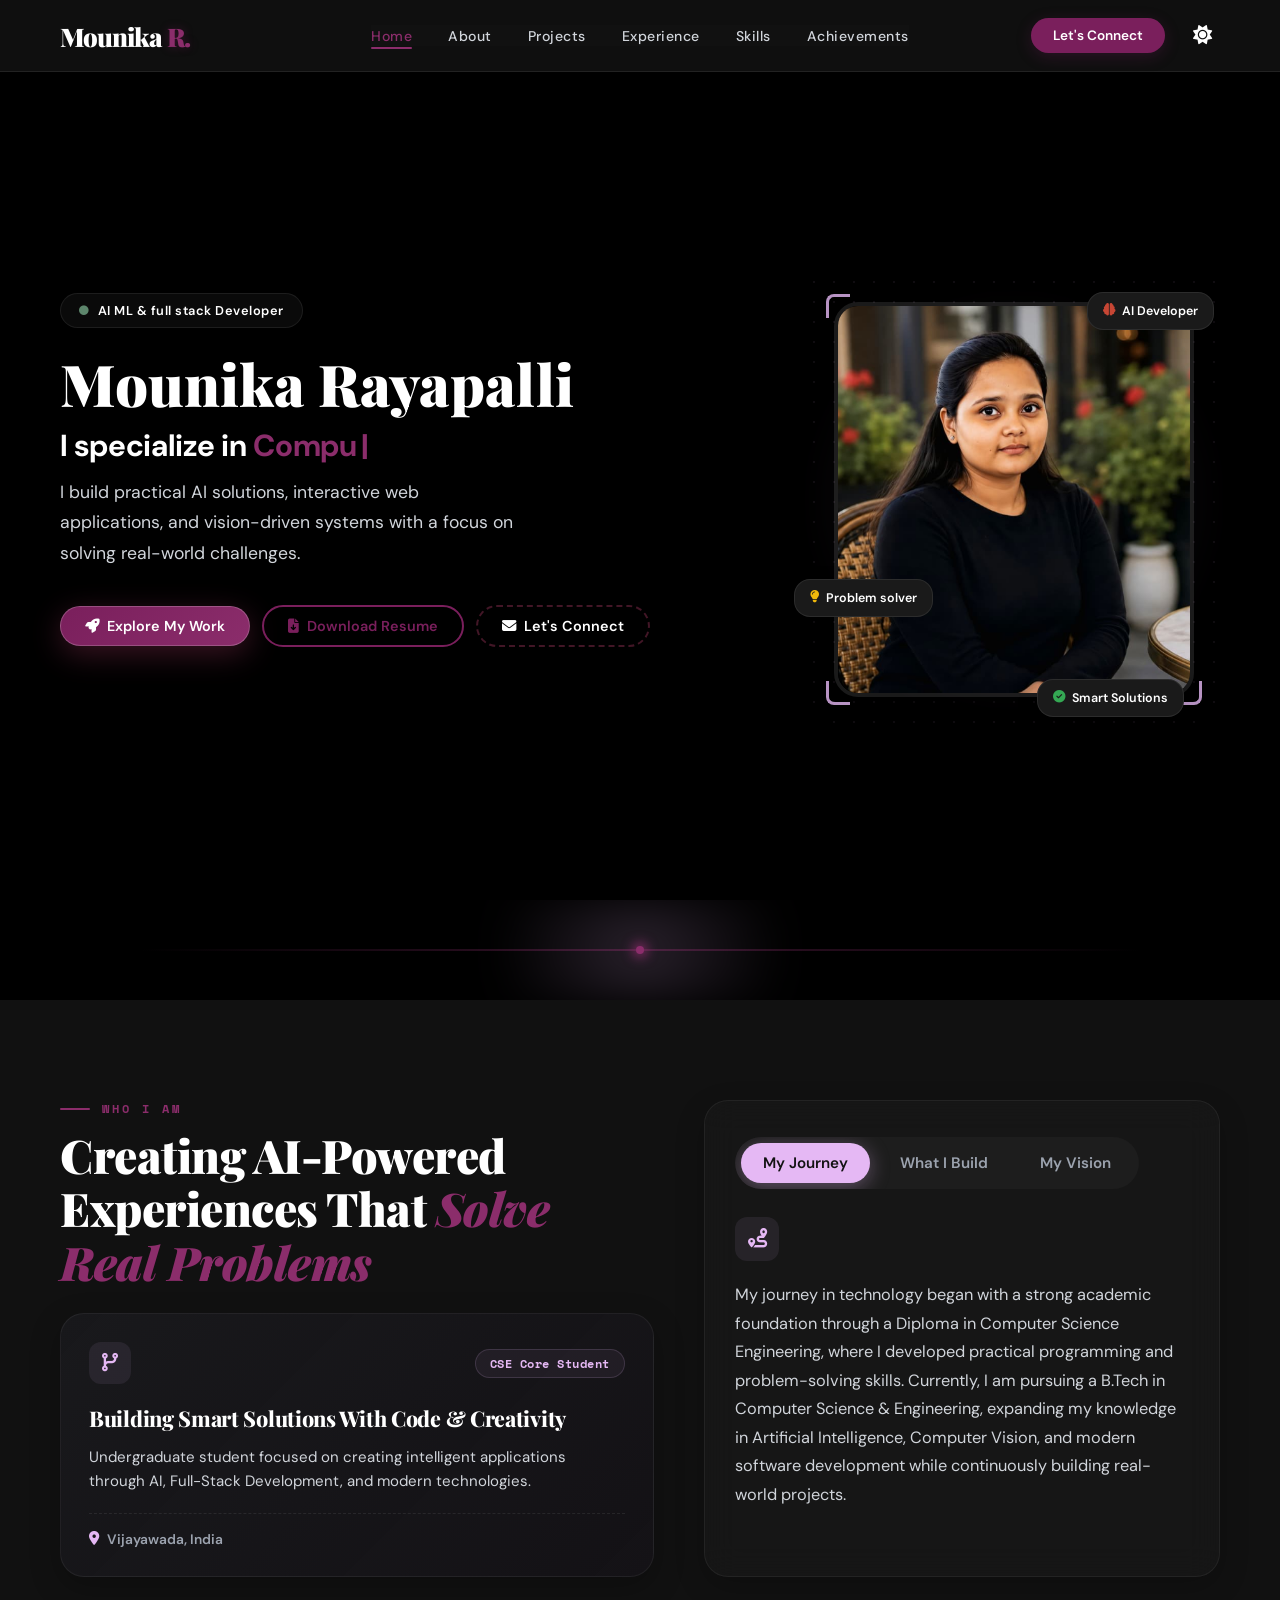
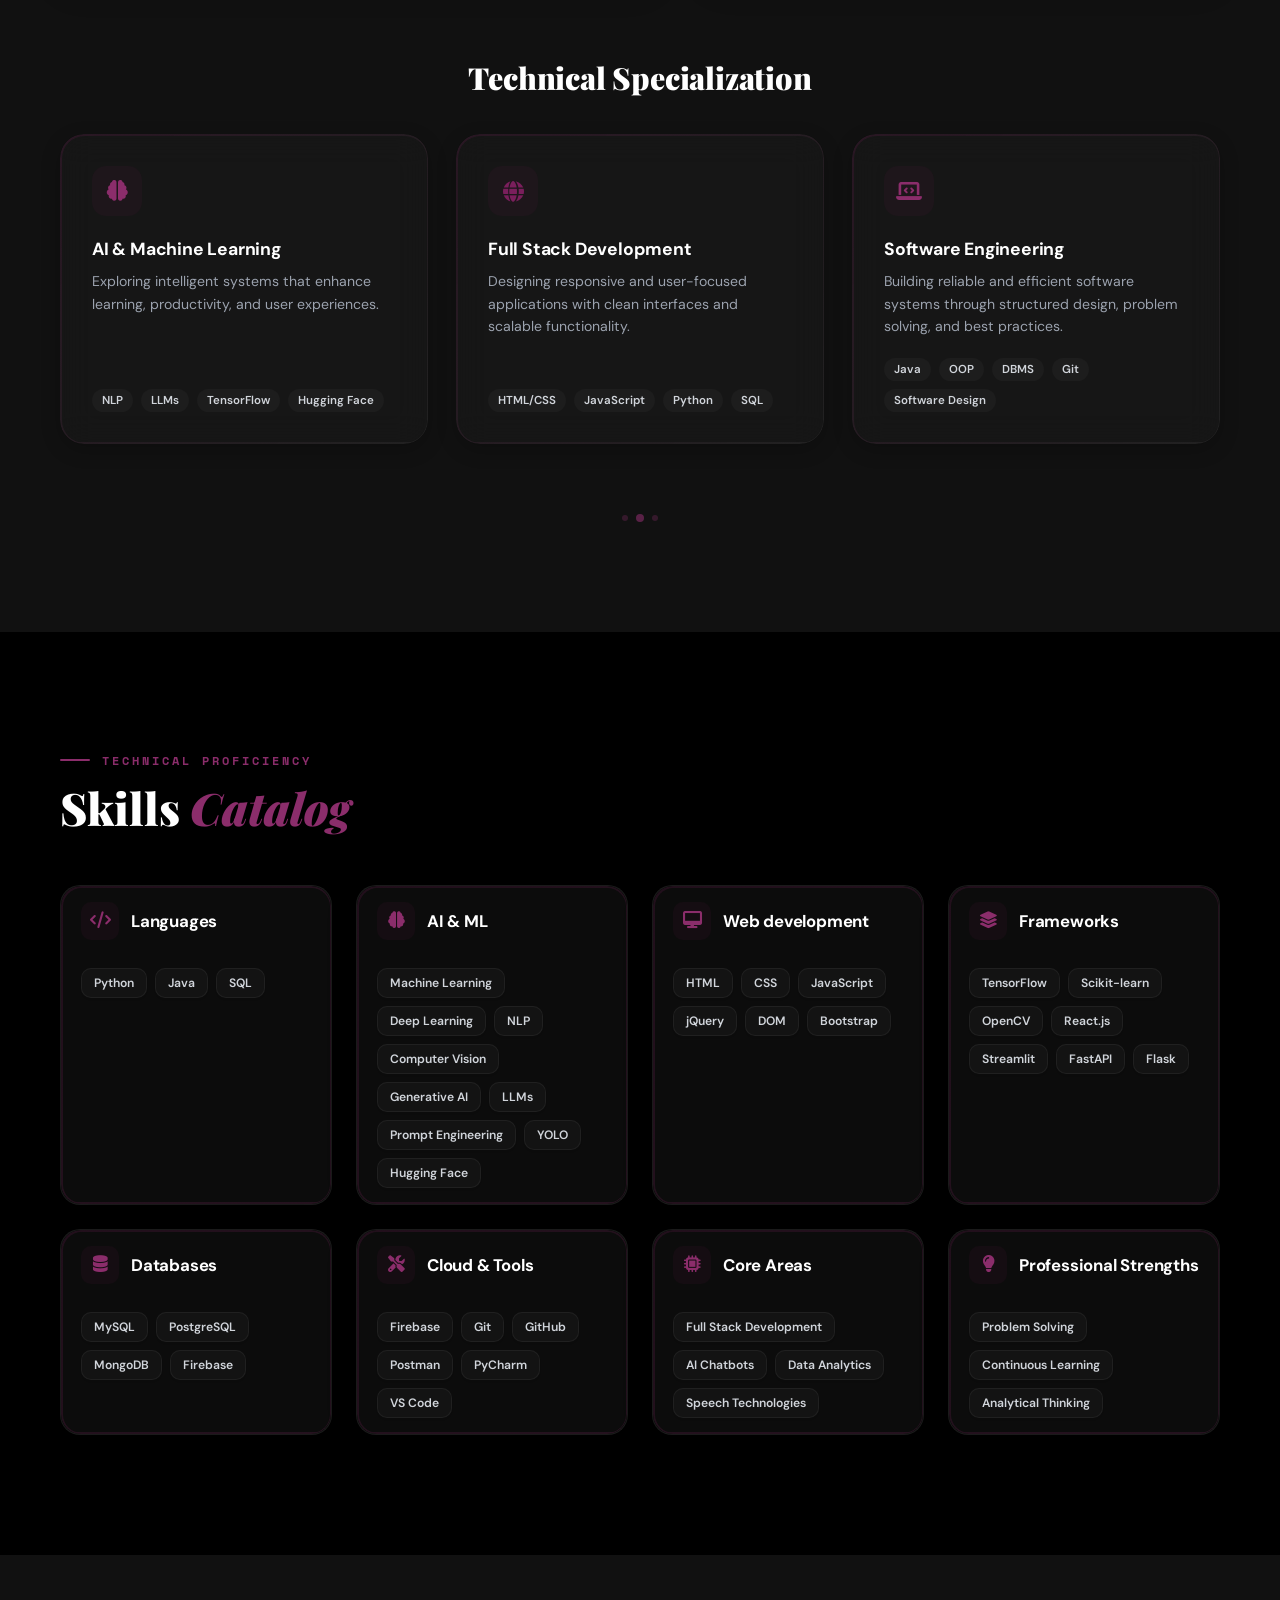
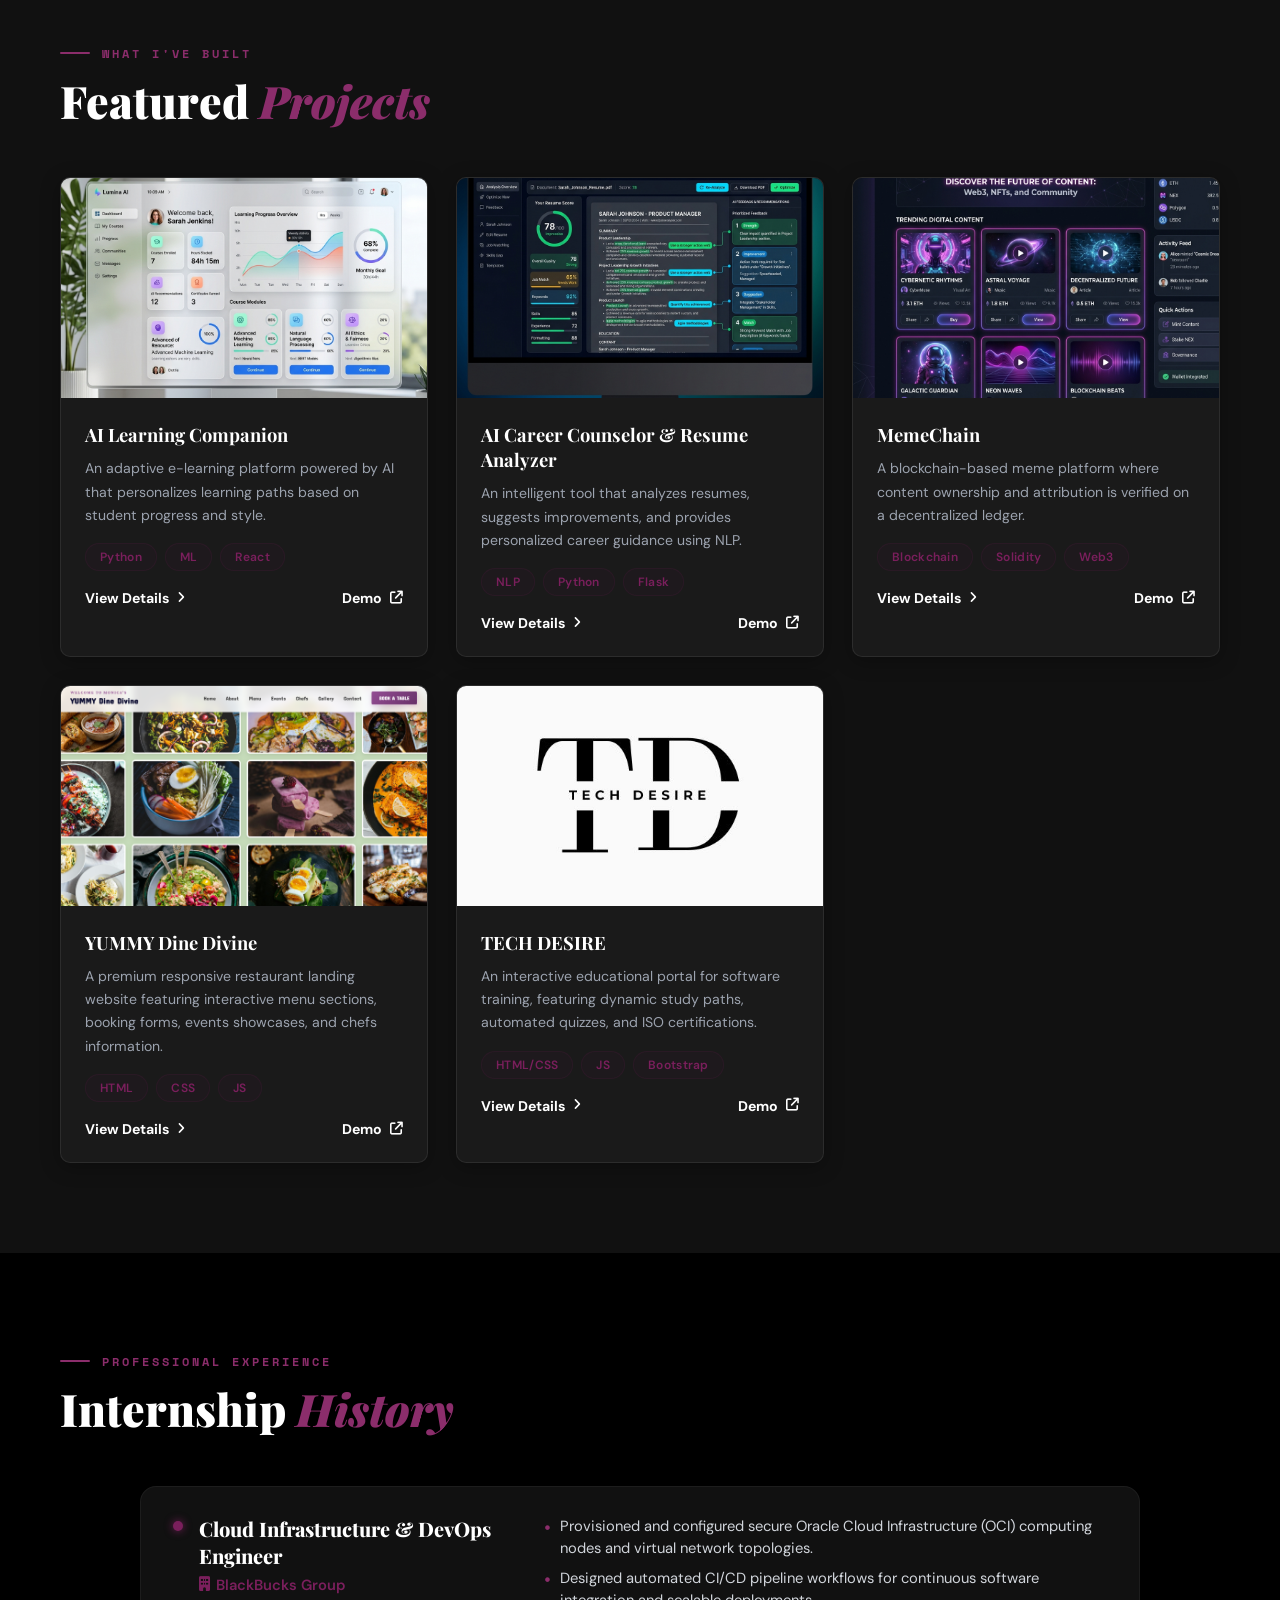
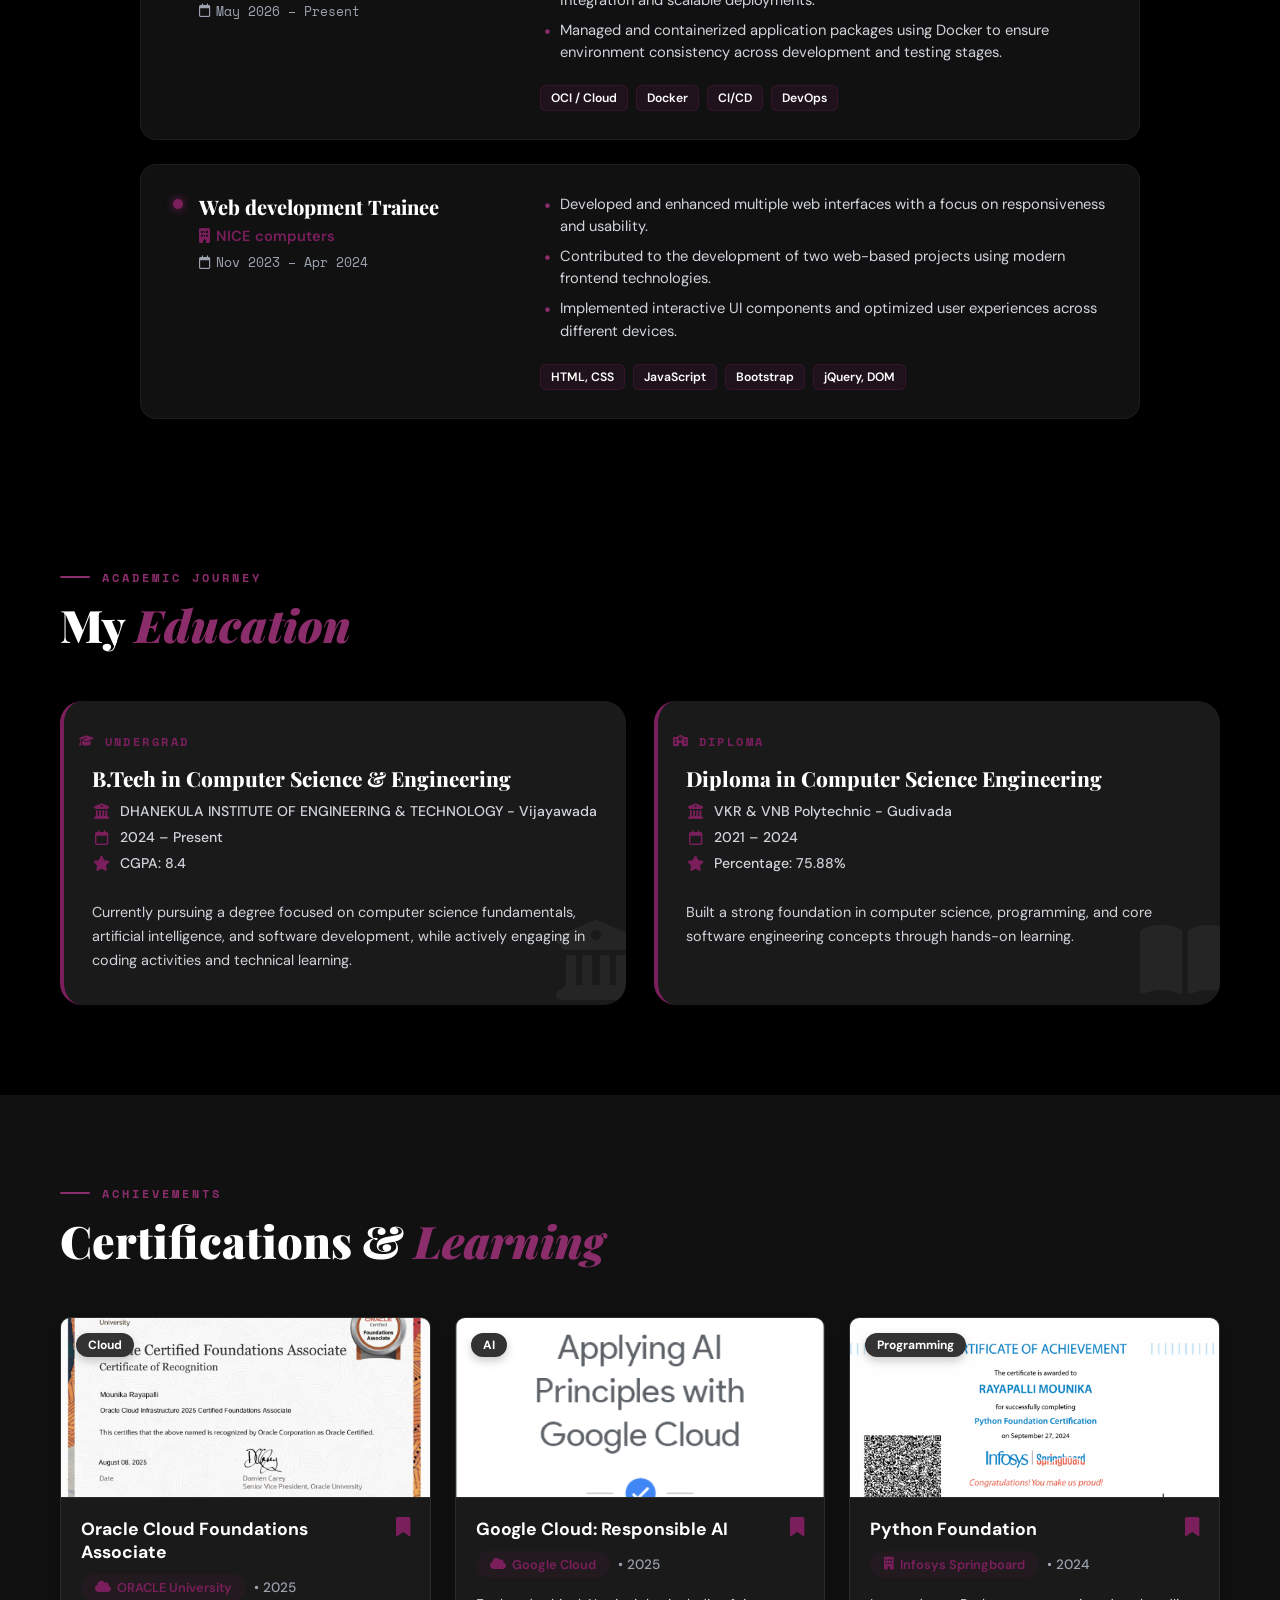
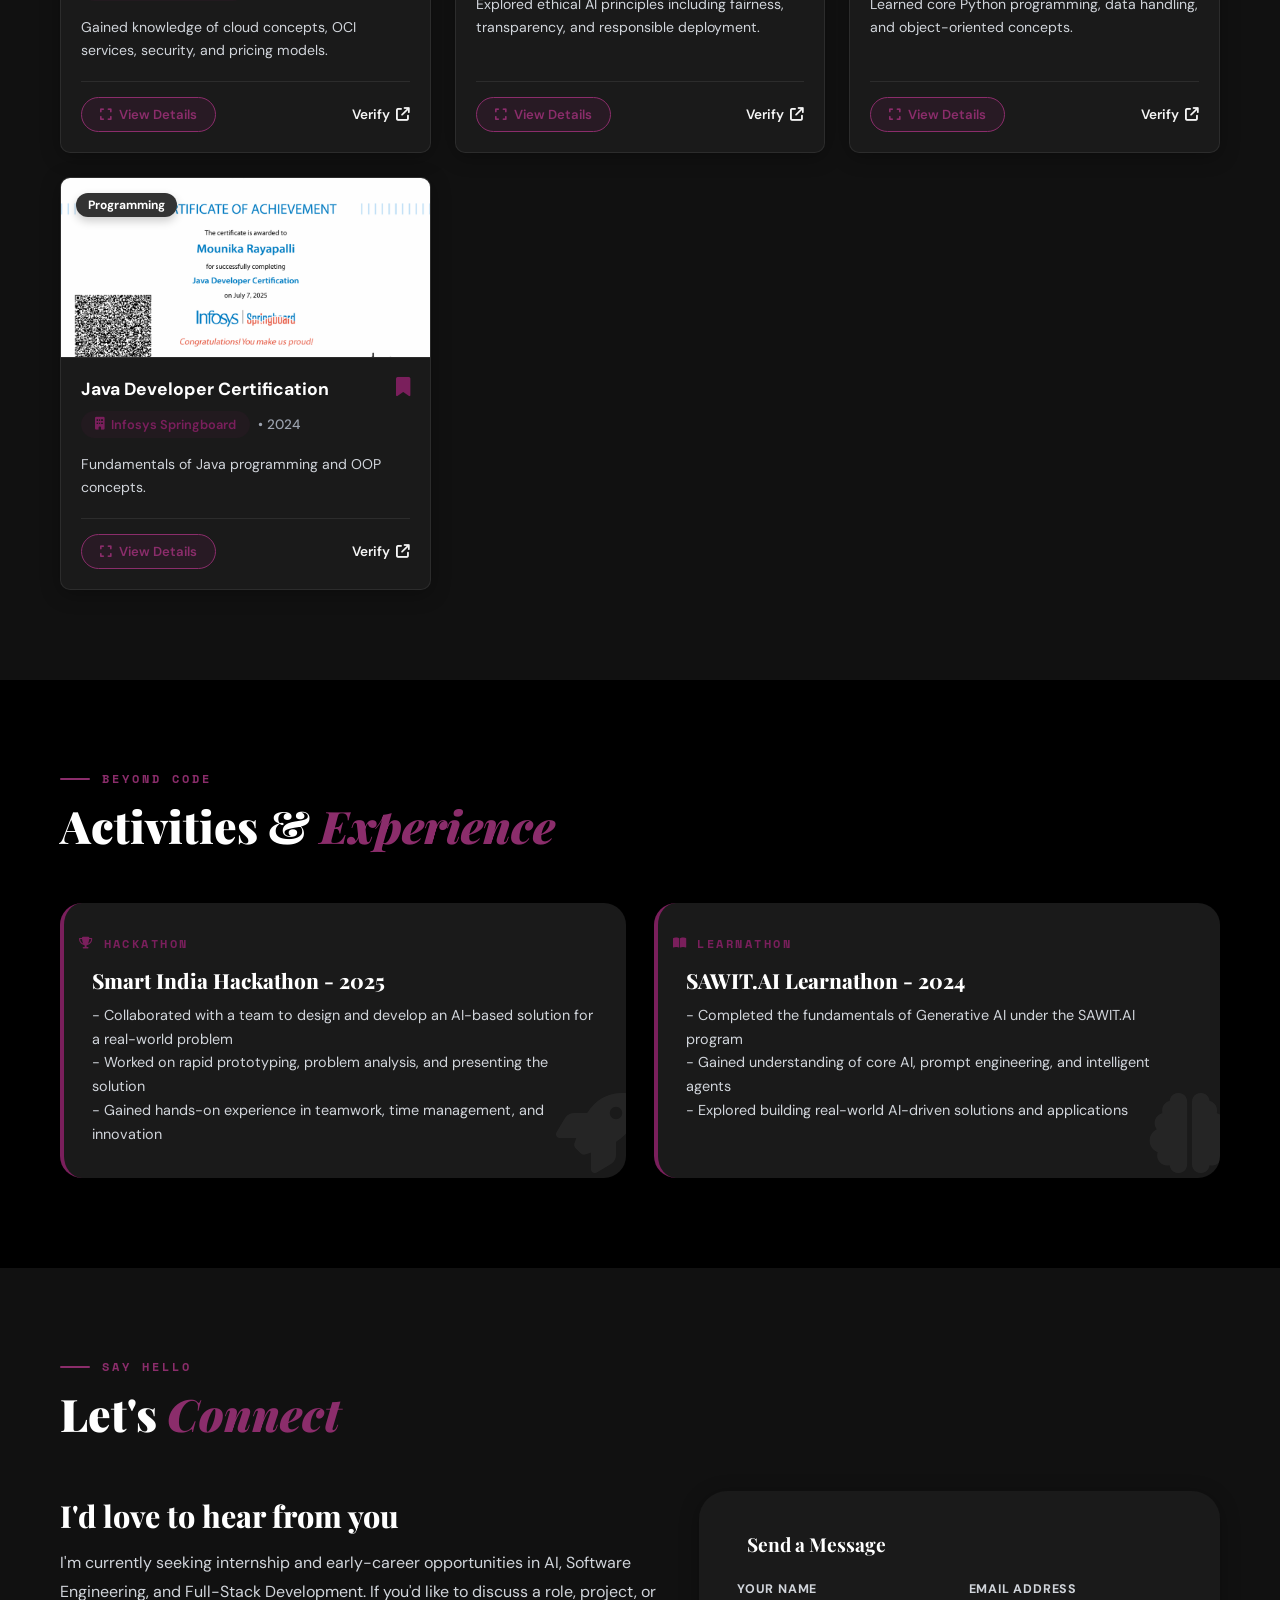
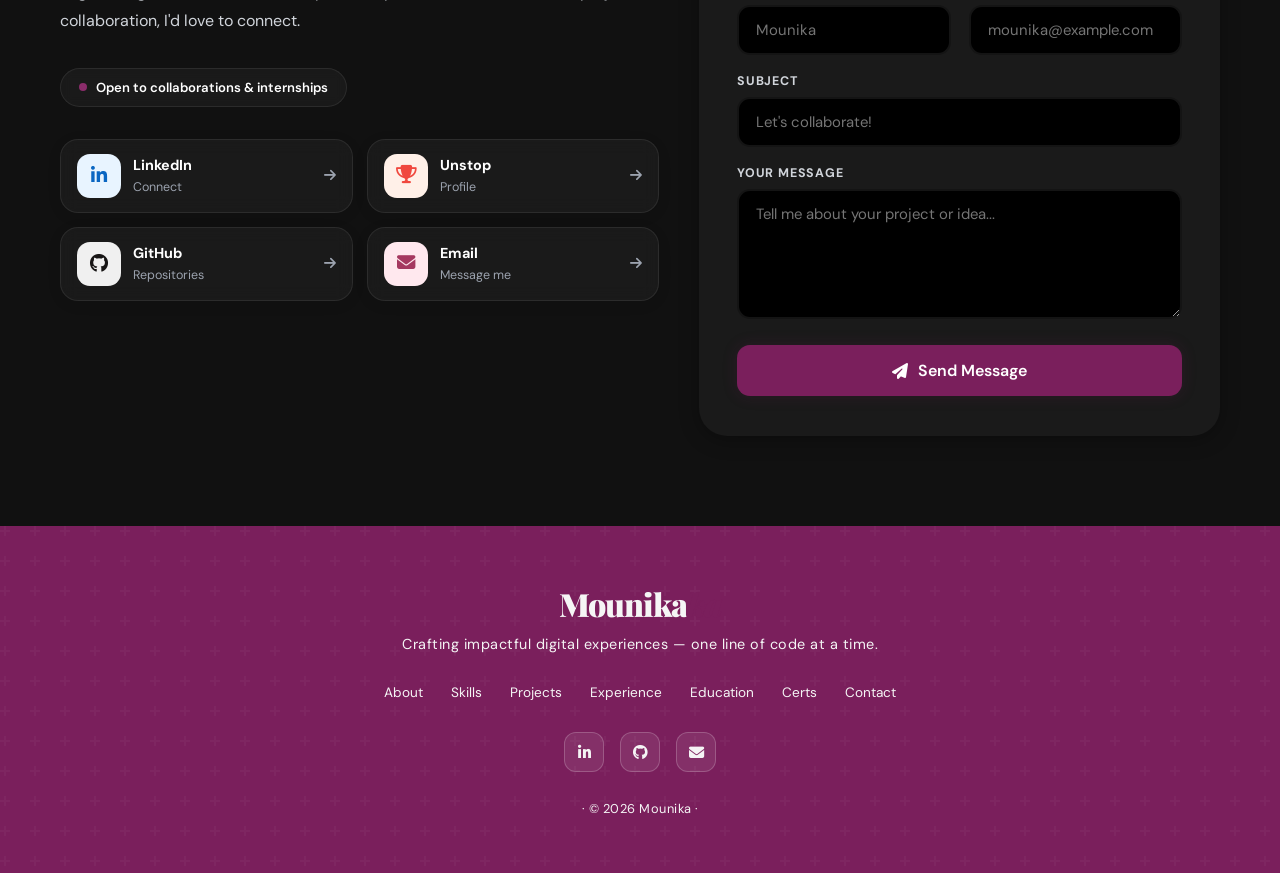
==== index.html @ 3dc8af60 "Initial commit - Personal Portfolio Website with Projects" ====
<!DOCTYPE html>
<html lang="en">

<head>
  <meta charset="UTF-8">
  <meta name="viewport" content="width=device-width, initial-scale=1.0">
  <title>Mounika | CSE Portfolio</title>
  <link rel="preconnect" href="https://fonts.googleapis.com">
  <link
    href="https://fonts.googleapis.com/css2?family=Playfair+Display:ital,wght@0,400;0,700;0,900;1,400&family=DM+Sans:wght@300;400;500;600&family=Space+Mono:wght@400;700&display=swap"
    rel="stylesheet">
  <link rel="stylesheet" href="https://cdnjs.cloudflare.com/ajax/libs/font-awesome/6.5.0/css/all.min.css">
  <link rel="stylesheet" href="style.css">
</head>

<body data-theme="dark">

  <!-- NAVBAR -->
  <nav id="navbar">
    <div class="nav-logo">Mounika <span>R.</span></div>
    <ul class="nav-links" id="navLinks">
      <li><a href="#hero">Home</a></li>
      <li><a href="#about">About</a></li>
      <li><a href="#projects">Projects</a></li>
      <li><a href="#experience">Experience</a></li>
      <li><a href="#skills">Skills</a></li>
      <li><a href="#certifications">Achievements</a></li>
      <li class="mobile-only"><a href="#contact" class="nav-cta">Let's Connect</a></li>
    </ul>
    <div class="nav-right">
      <a href="#contact" class="nav-cta desktop-only">Let's Connect</a>
      <button id="themeToggle" class="theme-btn" aria-label="Toggle Theme"><i class="fa-solid fa-moon"></i></button>
      <div class="hamburger" id="hamburger" onclick="toggleMenu()">
        <span></span><span></span><span></span>
      </div>
    </div>
  </nav>

  <!-- HERO -->
  <section id="hero">
    <div class="hero-inner">
      <div class="hero-text">
        <div class="hero-badge badge-green"><i class="fa-solid fa-circle fa-xs"></i> AI ML &amp; full stack Developer</div>
        
        <h1 class="hero-name">Mounika Rayapalli</h1>
        
        <!-- Typewriter Container -->
        <h3 class="typewriter-headline">
          I specialize in <span id="typing-text" class="typewriter-dynamic">AI solutions.</span><span class="typewriter-cursor">|</span>
        </h3>
        
        <p class="hero-tagline">I build practical AI solutions, interactive web applications, and vision-driven systems with a focus on solving real-world challenges.</p>
        
        <div class="hero-btns">
          <a href="#projects" class="btn-primary dominant"><i class="fa-solid fa-rocket"></i> Explore My Work</a>
          <a href="javascript:void(0)" onclick="openResumeModal()" class="btn-secondary"><i class="fa-solid fa-file-arrow-down"></i> Download Resume</a>
          <a href="#contact" class="btn-contact-connect"><i class="fa-solid fa-envelope"></i> Let's Connect</a>
        </div>
      </div>
      
      <div class="hero-visual">
        <div class="hero-img-frame developer-showcase">
          <div class="visual-grid-bg"></div>
          <img src="mounika.png" alt="Mounika" class="user-photo">
          <div class="cv-bracket cb-tl"></div>
          <div class="cv-bracket cb-tr"></div>
          <div class="cv-bracket cb-bl"></div>
          <div class="cv-bracket cb-br"></div>
          <div class="float-badge b1"><i class="fa-solid fa-brain" style="color:#C74634;"></i> AI Developer</div>
          <div class="float-badge b2"><i class="fa-solid fa-lightbulb" style="color:#F0B90B;"></i> Problem solver</div>
          <div class="float-badge b3"><i class="fa-solid fa-circle-check" style="color:#34A853;"></i> Smart Solutions</div>
          <div class="visual-glow-glow"></div>
        </div>
      </div>
    </div>
  </section>

  <!-- SECTION TRANSITION -->
  <div class="hero-about-transition">
    <div class="transition-glow"></div>
    <div class="transition-line-wrap">
      <div class="transition-line"></div>
      <div class="transition-pulse-dot"></div>
    </div>
  </div>

  <!-- ABOUT -->
  <section id="about">
    <div class="section-inner">
      
      <div class="about-bento-layout">
        <!-- LEFT SIDE: Storytelling -->
        <div class="about-story-left reveal-left">
          <p class="section-label">Who I Am</p>
          <h2 class="about-headline">Creating AI-Powered Experiences That <span>Solve Real Problems</span></h2>
          
          <!-- Profile Bento Card -->
          <div class="about-profile-card">
            <div class="ap-card-glow"></div>
            <div class="ap-card-content">
              <div class="ap-header">
                <div class="ap-icon-box"><i class="fa-solid fa-code-branch"></i></div>
                <span class="ap-badge">CSE Core Student</span>
              </div>
              <h3>Building Smart Solutions With Code &amp; Creativity</h3>
              <p class="ap-subtitle">Undergraduate student focused on creating intelligent applications through AI, Full-Stack Development, and modern technologies.</p>
              <div class="ap-footer">
                <span class="ap-location"><i class="fa-solid fa-location-dot"></i> Vijayawada, India</span>
              </div>
            </div>
          </div>
        </div>
        
        <!-- RIGHT SIDE: Tab Switching Content -->
        <div class="about-story-right reveal-right">
          <div class="about-tabs-container">
            <div class="about-tabs-header">
              <button class="about-tab-btn active" onclick="switchAboutTab(event, 'journey')">My Journey</button>
              <button class="about-tab-btn" onclick="switchAboutTab(event, 'build')">What I Build</button>
              <button class="about-tab-btn" onclick="switchAboutTab(event, 'vision')">My Vision</button>
            </div>
            <div class="about-tabs-body">
              <!-- Tab Content: Journey -->
              <div class="about-tab-content active" id="tab-journey">
                <div class="tab-content-inner">
                  <div class="story-icon-box"><i class="fa-solid fa-route"></i></div>
                  <p>My journey in technology began with a strong academic foundation through a Diploma in Computer Science Engineering, where I developed practical programming and problem-solving skills. Currently, I am pursuing a B.Tech in Computer Science & Engineering, expanding my knowledge in Artificial Intelligence, Computer Vision, and modern software development while continuously building real-world projects.</p>
                </div>
              </div>
              
              <!-- Tab Content: Build -->
              <div class="about-tab-content" id="tab-build">
                <div class="tab-content-inner">
                  <div class="story-icon-box"><i class="fa-solid fa-cube"></i></div>
                  <p>I am passionate about creating intelligent and impactful technology solutions. My interests lie in Artificial Intelligence, Machine Learning, Computer Vision, and Full-Stack Development, where I enjoy transforming ideas into practical applications that solve real-world challenges and deliver meaningful user experiences.</p>
                </div>
              </div>
              
              <!-- Tab Content: Vision -->
              <div class="about-tab-content" id="tab-vision">
                <div class="tab-content-inner">
                  <div class="story-icon-box"><i class="fa-solid fa-lightbulb"></i></div>
                  <p>My goal is to gain valuable industry experience through internships, contribute to innovative projects, and grow into an AI Engineer or Full-Stack Developer. In the long term, I aspire to build technology products that combine intelligence, creativity, and usability to make a positive impact on people's lives.</p>
                </div>
              </div>
            </div>
          </div>
        </div>
      </div>
      
      <!-- TECHNICAL FOCUS CARDS BELOW -->
      <div class="tech-focus-container-premium">
        <h3 class="subsection-title-premium">Technical Specialization</h3>
        <div class="tech-focus-grid-premium">
          
          <!-- AI & ML CARD -->
          <div class="tech-focus-card-premium tf-ai reveal" style="transition-delay:0.05s">
            <div class="tf-glow"></div>
            <div class="tf-border-glow"></div>
            <div class="tf-card-icon-premium purple"><i class="fa-solid fa-brain"></i></div>
            <h4>AI &amp; Machine Learning</h4>
            <p class="tf-desc">Exploring intelligent systems that enhance learning, productivity, and user experiences.</p>
            <div class="tf-bullets-premium">
              <span>NLP</span><span>LLMs</span><span>TensorFlow</span><span>Hugging Face</span>
            </div>
          </div>
          
          <!-- FULL STACK CARD -->
          <div class="tech-focus-card-premium tf-fs reveal" style="transition-delay:0.1s">
            <div class="tf-glow"></div>
            <div class="tf-border-glow"></div>
            <div class="tf-card-icon-premium blue"><i class="fa-solid fa-globe"></i></div>
            <h4>Full Stack Development</h4>
            <p class="tf-desc">Designing responsive and user-focused applications with clean interfaces and scalable functionality.</p>
            <div class="tf-bullets-premium">
              <span>HTML/CSS</span><span>JavaScript</span><span>Python</span><span>SQL</span>
            </div>
          </div>
          
          <!-- SOFTWARE ENGINEERING CARD -->
          <div class="tech-focus-card-premium tf-se reveal" style="transition-delay:0.15s">
            <div class="tf-glow"></div>
            <div class="tf-border-glow"></div>
            <div class="tf-card-icon-premium emerald"><i class="fa-solid fa-laptop-code"></i></div>
            <h4>Software Engineering</h4>
            <p class="tf-desc">Building reliable and efficient software systems through structured design, problem solving, and best practices.</p>
            <div class="tf-bullets-premium">
              <span>Java</span><span>OOP</span><span>DBMS</span><span>Git</span><span>Software Design</span>
            </div>
          </div>
          
        </div>
      </div>
      
      <!-- Animated Section Divider -->
      <div class="animated-divider-premium">
        <span class="div-dot d1"></span>
        <span class="div-dot d2"></span>
        <span class="div-dot d3"></span>
      </div>
      
    </div>
  </section>

  <!-- SKILLS -->
  <section id="skills">
    <div class="section-inner">
      <p class="section-label reveal">Technical Proficiency</p>
      <h2 class="section-title reveal">Skills <span>Catalog</span></h2>
      
      <div class="skills-small-cards-grid">
        
        <!-- CARD 1: Languages -->
        <div class="small-skill-card languages-card reveal" style="transition-delay:0.05s">
          <div class="skills-glow-spot"></div>
          <div class="ss-card-header">
            <div class="ss-icon-box"><i class="fa-solid fa-code"></i></div>
            <h3 class="ss-card-title">Languages</h3>
          </div>
          <div class="ss-card-skills">
            <span class="ss-skill-tag">Python</span>
            <span class="ss-skill-tag">Java</span>
            <span class="ss-skill-tag">SQL</span>
          </div>
        </div>

        <!-- CARD 2: AI & ML -->
        <div class="small-skill-card ai-card reveal" style="transition-delay:0.1s">
          <div class="skills-glow-spot"></div>
          <div class="ss-card-header">
            <div class="ss-icon-box"><i class="fa-solid fa-brain"></i></div>
            <h3 class="ss-card-title">AI &amp; ML</h3>
          </div>
          <div class="ss-card-skills">
            <span class="ss-skill-tag">Machine Learning</span>
            <span class="ss-skill-tag">Deep Learning</span>
            <span class="ss-skill-tag">NLP</span>
            <span class="ss-skill-tag">Computer Vision</span>
            <span class="ss-skill-tag">Generative AI</span>
            <span class="ss-skill-tag">LLMs</span>
            <span class="ss-skill-tag">Prompt Engineering</span>
            <span class="ss-skill-tag">YOLO</span>
            <span class="ss-skill-tag">Hugging Face</span>
          </div>
        </div>

        <!-- CARD 3: Web development -->
        <div class="small-skill-card webdev-card reveal" style="transition-delay:0.15s">
          <div class="skills-glow-spot"></div>
          <div class="ss-card-header">
            <div class="ss-icon-box"><i class="fa-solid fa-desktop"></i></div>
            <h3 class="ss-card-title">Web development</h3>
          </div>
          <div class="ss-card-skills">
            <span class="ss-skill-tag">HTML</span>
            <span class="ss-skill-tag">CSS</span>
            <span class="ss-skill-tag">JavaScript</span>
            <span class="ss-skill-tag">jQuery</span>
            <span class="ss-skill-tag">DOM</span>
            <span class="ss-skill-tag">Bootstrap</span>
          </div>
        </div>

        <!-- CARD 4: Frameworks -->
        <div class="small-skill-card frameworks-card reveal" style="transition-delay:0.2s">
          <div class="skills-glow-spot"></div>
          <div class="ss-card-header">
            <div class="ss-icon-box"><i class="fa-solid fa-layer-group"></i></div>
            <h3 class="ss-card-title">Frameworks</h3>
          </div>
          <div class="ss-card-skills">
            <span class="ss-skill-tag">TensorFlow</span>
            <span class="ss-skill-tag">Scikit-learn</span>
            <span class="ss-skill-tag">OpenCV</span>
            <span class="ss-skill-tag">React.js</span>
            <span class="ss-skill-tag">Streamlit</span>
            <span class="ss-skill-tag">FastAPI</span>
            <span class="ss-skill-tag">Flask</span>
          </div>
        </div>

        <!-- CARD 5: Databases -->
        <div class="small-skill-card databases-card reveal" style="transition-delay:0.25s">
          <div class="skills-glow-spot"></div>
          <div class="ss-card-header">
            <div class="ss-icon-box"><i class="fa-solid fa-database"></i></div>
            <h3 class="ss-card-title">Databases</h3>
          </div>
          <div class="ss-card-skills">
            <span class="ss-skill-tag">MySQL</span>
            <span class="ss-skill-tag">PostgreSQL</span>
            <span class="ss-skill-tag">MongoDB</span>
            <span class="ss-skill-tag">Firebase</span>
          </div>
        </div>

        <!-- CARD 6: Cloud & Tools -->
        <div class="small-skill-card tools-card reveal" style="transition-delay:0.3s">
          <div class="skills-glow-spot"></div>
          <div class="ss-card-header">
            <div class="ss-icon-box"><i class="fa-solid fa-screwdriver-wrench"></i></div>
            <h3 class="ss-card-title">Cloud &amp; Tools</h3>
          </div>
          <div class="ss-card-skills">
            <span class="ss-skill-tag">Firebase</span>
            <span class="ss-skill-tag">Git</span>
            <span class="ss-skill-tag">GitHub</span>
            <span class="ss-skill-tag">Postman</span>
            <span class="ss-skill-tag">PyCharm</span>
            <span class="ss-skill-tag">VS Code</span>
          </div>
        </div>

        <!-- CARD 7: Core Areas -->
        <div class="small-skill-card core-card reveal" style="transition-delay:0.35s">
          <div class="skills-glow-spot"></div>
          <div class="ss-card-header">
            <div class="ss-icon-box"><i class="fa-solid fa-microchip"></i></div>
            <h3 class="ss-card-title">Core Areas</h3>
          </div>
          <div class="ss-card-skills">
            <span class="ss-skill-tag">Full Stack Development</span>
            <span class="ss-skill-tag">AI Chatbots</span>
            <span class="ss-skill-tag">Data Analytics</span>
            <span class="ss-skill-tag">Speech Technologies</span>
          </div>
        </div>

        <!-- CARD 8: Professional Strengths -->
        <div class="small-skill-card strengths-card reveal" style="transition-delay:0.4s">
          <div class="skills-glow-spot"></div>
          <div class="ss-card-header">
            <div class="ss-icon-box"><i class="fa-solid fa-lightbulb"></i></div>
            <h3 class="ss-card-title">Professional Strengths</h3>
          </div>
          <div class="ss-card-skills">
            <span class="ss-skill-tag">Problem Solving</span>
            <span class="ss-skill-tag">Continuous Learning</span>
            <span class="ss-skill-tag">Analytical Thinking</span>
          </div>
        </div>

      </div>

    </div>
  </section>

  <!-- PROJECTS -->
  <section id="projects">
    <div class="section-inner">
      <p class="section-label reveal">What I've Built</p>
      <h2 class="section-title reveal">Featured <span>Projects</span></h2>
      <div class="projects-grid">

        <div class="project-card reveal" style="transition-delay:0.05s">
          <div class="project-thumb">
            <img src="project1.png" alt="AI Learning Companion" class="project-img">
            <div class="project-overlay project-overlay-blue">
              <a href="javascript:void(0)" class="overlay-btn" onclick="openProjectModal('project1')">View Details</a>
            </div>
          </div>
          <div class="project-body">
            <h3 class="project-title">AI Learning Companion</h3>
            <p class="project-desc">An adaptive e-learning platform powered by AI that personalizes learning paths based
              on student progress and style.</p>
            <div class="tech-tags">
              <span class="tech-tag" style="background:#EEE8FF;color:#6A1E55;">Python</span>
              <span class="tech-tag" style="background:#E8F4FF;color:#1B3C53;">ML</span>
              <span class="tech-tag" style="background:#FFF0E8;color:#A53860;">React</span>
            </div>
            <div class="project-footer-links">
              <a href="javascript:void(0)" class="project-link" onclick="openProjectModal('project1')">View Details <i
                  class="fa-solid fa-angle-right"></i></a>
              <a href="#" class="project-link demo-link">Demo <i class="fa-solid fa-arrow-up-right-from-square"></i></a>
            </div>
          </div>
        </div>

        <div class="project-card reveal" style="transition-delay:0.1s">
          <div class="project-thumb">
            <img src="project2.png" alt="AI Career Counselor" class="project-img">
            <div class="project-overlay project-overlay-green">
              <a href="javascript:void(0)" class="overlay-btn" onclick="openProjectModal('project2')">View Details</a>
            </div>
          </div>
          <div class="project-body">
            <h3 class="project-title">AI Career Counselor &amp; Resume Analyzer</h3>
            <p class="project-desc">An intelligent tool that analyzes resumes, suggests improvements, and provides
              personalized career guidance using NLP.</p>
            <div class="tech-tags">
              <span class="tech-tag" style="background:#E8FFF0;color:#3A0519;">NLP</span>
              <span class="tech-tag" style="background:#FFFAE0;color:#432323;">Python</span>
              <span class="tech-tag" style="background:#FFF0F0;color:#670D2F;">Flask</span>
            </div>
            <div class="project-footer-links">
              <a href="javascript:void(0)" class="project-link" onclick="openProjectModal('project2')">View Details <i
                  class="fa-solid fa-angle-right"></i></a>
              <a href="#" class="project-link demo-link">Demo <i class="fa-solid fa-arrow-up-right-from-square"></i></a>
            </div>
          </div>
        </div>

        <div class="project-card reveal" style="transition-delay:0.15s">
          <div class="project-thumb">
            <img src="project3.png" alt="MemeChain" class="project-img">
            <div class="project-overlay project-overlay-purple">
              <a href="javascript:void(0)" class="overlay-btn" onclick="openProjectModal('project3')">View Details</a>
            </div>
          </div>
          <div class="project-body">
            <h3 class="project-title">MemeChain</h3>
            <p class="project-desc">A blockchain-based meme platform where content ownership and attribution is verified
              on a decentralized ledger.</p>
            <div class="tech-tags">
              <span class="tech-tag" style="background:#E8F6FF;color:#030637;">Blockchain</span>
              <span class="tech-tag" style="background:#FFFAE0;color:#b38900;">Solidity</span>
              <span class="tech-tag" style="background:#EEE8FF;color:#6A1E55;">Web3</span>
            </div>
            <div class="project-footer-links">
              <a href="javascript:void(0)" class="project-link" onclick="openProjectModal('project3')">View Details <i
                  class="fa-solid fa-angle-right"></i></a>
              <a href="#" class="project-link demo-link">Demo <i class="fa-solid fa-arrow-up-right-from-square"></i></a>
            </div>
          </div>
        </div>

        <div class="project-card reveal" style="transition-delay:0.2s">
          <div class="project-thumb">
            <img src="project4.png" alt="YUMMY Dine Divine" class="project-img">
            <div class="project-overlay project-overlay-orange">
              <a href="javascript:void(0)" class="overlay-btn" onclick="openProjectModal('project4')">View Details</a>
            </div>
          </div>
          <div class="project-body">
            <h3 class="project-title">YUMMY Dine Divine</h3>
            <p class="project-desc">A premium responsive restaurant landing website featuring interactive menu sections, booking forms, events showcases, and chefs information.</p>
            <div class="tech-tags">
              <span class="tech-tag" style="background:#FFF0E8;color:#E85D04;">HTML</span>
              <span class="tech-tag" style="background:#E8F4FF;color:#2196F3;">CSS</span>
              <span class="tech-tag" style="background:#FFFAE0;color:#b38900;">JS</span>
            </div>
            <div class="project-footer-links">
              <a href="javascript:void(0)" class="project-link" onclick="openProjectModal('project4')">View Details <i
                  class="fa-solid fa-angle-right"></i></a>
              <a href="yummy food project/home_page.html" target="_blank" class="project-link demo-link">Demo <i class="fa-solid fa-arrow-up-right-from-square"></i></a>
            </div>
          </div>
        </div>

        <div class="project-card reveal" style="transition-delay:0.25s">
          <div class="project-thumb">
            <img src="TECH DESIRE/logo.jpg" alt="TECH DESIRE" class="project-img">
            <div class="project-overlay project-overlay-purple">
              <a href="javascript:void(0)" class="overlay-btn" onclick="openProjectModal('project5')">View Details</a>
            </div>
          </div>
          <div class="project-body">
            <h3 class="project-title">TECH DESIRE</h3>
            <p class="project-desc">An interactive educational portal for software training, featuring dynamic study paths, automated quizzes, and ISO certifications.</p>
            <div class="tech-tags">
              <span class="tech-tag" style="background:#E8F4FF;color:#1B3C53;">HTML/CSS</span>
              <span class="tech-tag" style="background:#FFF0E8;color:#A53860;">JS</span>
              <span class="tech-tag" style="background:#EEE8FF;color:#6A1E55;">Bootstrap</span>
            </div>
            <div class="project-footer-links">
              <a href="javascript:void(0)" class="project-link" onclick="openProjectModal('project5')">View Details <i
                  class="fa-solid fa-angle-right"></i></a>
              <a href="TECH DESIRE/index.html" target="_blank" class="project-link demo-link">Demo <i class="fa-solid fa-arrow-up-right-from-square"></i></a>
            </div>
          </div>
        </div>

      </div>
    </div>
  </section>

  <!-- INTERNSHIPS -->
  <section id="experience" class="section-internships">
    <div class="section-inner">
      <p class="section-label reveal">Professional Experience</p>
      <h2 class="section-title reveal">Internship <span>History</span></h2>
      
      <div class="internships-list">
        <!-- Internship 1 -->
        <div class="internship-row reveal">
          <div class="intern-left">
            <div class="intern-dot-container">
              <span class="intern-dot"></span>
            </div>
            <div class="intern-meta">
              <h3 class="intern-role">Cloud Infrastructure &amp; DevOps Engineer</h3>
              <div class="intern-company"><i class="fa-solid fa-building"></i> BlackBucks Group</div>
              <div class="intern-date"><i class="fa-regular fa-calendar"></i> May 2026 &ndash; Present</div>
            </div>
          </div>
          <div class="intern-right">
            <ul class="intern-bullets">
              <li>Provisioned and configured secure Oracle Cloud Infrastructure (OCI) computing nodes and virtual network topologies.</li>
              <li>Designed automated CI/CD pipeline workflows for continuous software integration and scalable deployments.</li>
              <li>Managed and containerized application packages using Docker to ensure environment consistency across development and testing stages.</li>
            </ul>
            <div class="intern-tags">
              <span>OCI / Cloud</span>
              <span>Docker</span>
              <span>CI/CD</span>
              <span>DevOps</span>
            </div>
          </div>
        </div>
        
        <!-- Internship 2 -->
        <div class="internship-row reveal">
          <div class="intern-left">
            <div class="intern-dot-container">
              <span class="intern-dot"></span>
            </div>
            <div class="intern-meta">
              <h3 class="intern-role">Web development Trainee</h3>
              <div class="intern-company"><i class="fa-solid fa-building"></i> NICE computers</div>
              <div class="intern-date"><i class="fa-regular fa-calendar"></i> Nov 2023 &ndash; Apr 2024</div>
            </div>
          </div>
          <div class="intern-right">
            <ul class="intern-bullets">
              <li>Developed and enhanced multiple web interfaces with a focus on responsiveness and usability.</li>
              <li>Contributed to the development of two web-based projects using modern frontend technologies.</li>
              <li>Implemented interactive UI components and optimized user experiences across different devices.</li>
            </ul>
            <div class="intern-tags">
              <span>HTML, CSS</span>
              <span>JavaScript</span>
              <span>Bootstrap</span>
              <span>jQuery, DOM</span>
            </div>
          </div>
        </div>
      </div>
    </div>
  </section>

  <!-- EDUCATION -->
  <section id="education">
    <div class="section-inner">
      <p class="section-label reveal">Academic Journey</p>
      <h2 class="section-title reveal">My <span>Education</span></h2>
      <div class="exp-grid">
        <div class="exp-card reveal" style="border-left:4px solid var(--accent-plum);transition-delay:0.05s">
          <div class="exp-card-type" style="color:var(--accent-plum);"><i class="fa-solid fa-graduation-cap"></i>
            Undergrad</div>
          <h3>B.Tech in Computer Science &amp; Engineering</h3>
          <div class="edu-meta">
            <span><i class="fa-solid fa-building-columns"></i> DHANEKULA INSTITUTE OF ENGINEERING & TECHNOLOGY -
              Vijayawada</span>
            <span><i class="fa-regular fa-calendar"></i> 2024 &ndash; Present</span>
            <span><i class="fa-solid fa-star"></i> CGPA: 8.4</span>
          </div>
          <p>Currently pursuing a degree focused on computer science fundamentals, artificial intelligence, and software
            development, while actively engaging in coding activities and technical learning.</p>
          <div class="exp-icon"><i class="fa-solid fa-university"></i></div>
        </div>
        <div class="exp-card reveal" style="border-left:4px solid var(--accent-plum);transition-delay:0.1s">
          <div class="exp-card-type" style="color:var(--accent-plum);"><i class="fa-solid fa-school"></i> Diploma</div>
          <h3>Diploma in Computer Science Engineering</h3>
          <div class="edu-meta">
            <span><i class="fa-solid fa-building-columns"></i> VKR &amp; VNB Polytechnic - Gudivada</span>
            <span><i class="fa-regular fa-calendar"></i> 2021 &ndash; 2024</span>
            <span><i class="fa-solid fa-star"></i> Percentage: 75.88%</span>
          </div>
          <p>Built a strong foundation in computer science, programming, and core software engineering concepts through
            hands-on learning.</p>
          <div class="exp-icon"><i class="fa-solid fa-book-open"></i></div>
        </div>
      </div>
    </div>
  </section>

  <!-- CERTIFICATIONS -->
  <section id="certifications">
    <div class="section-inner">
      <p class="section-label reveal">Achievements</p>
      <h2 class="section-title reveal">Certifications &amp; <span>Learning</span></h2>
      <div class="cert-grid">

        <!-- Oracle Cloud (2025) -->
        <div class="cert-card reveal" style="transition-delay:0.05s">
          <div class="cert-thumb">
            <img src="cert_oracle.png" alt="Oracle Cloud Foundations">
            <span class="cert-thumb-badge" style="background:#333;color:white;">Cloud</span>
          </div>
          <div class="cert-body">
            <div class="cert-body-header">
              <h3 class="cert-title">Oracle Cloud Foundations Associate</h3>
              <i class="fa-solid fa-bookmark cert-bookmark" style="color:var(--accent-plum);"></i>
            </div>
            <div class="cert-issuer">
              <span class="issuer-pill" style="background:rgba(122,31,92,0.08);color:var(--accent-plum);"><i class="fa-solid fa-cloud"></i>
                ORACLE University</span>
              <span class="cert-year"> • 2025</span>
            </div>
            <p class="cert-desc">Gained knowledge of cloud concepts, OCI services, security, and pricing models.</p>
            <div class="cert-footer">
              <a href="javascript:void(0)" class="btn-view-cert" onclick="openCertModal('cert2')"><i
                  class="fa-solid fa-expand"></i> View Details</a>
              <a href="Oracle Cloud Infrastructure 2025 Certified Foundations Associate.pdf" target="_blank"
                class="cert-link-verify">Verify <i class="fa-solid fa-arrow-up-right-from-square"></i></a>
            </div>
          </div>
        </div>

        <!-- Google Cloud (2025) -->
        <div class="cert-card reveal" style="transition-delay:0.1s">
          <div class="cert-thumb">
            <img src="Applying AI Principles with Google Cloud.png" alt="Google Cloud Responsible AI">
            <span class="cert-thumb-badge" style="background:#333;color:white;">AI</span>
          </div>
          <div class="cert-body">
            <div class="cert-body-header">
              <h3 class="cert-title">Google Cloud: Responsible AI</h3>
              <i class="fa-solid fa-bookmark cert-bookmark" style="color:var(--accent-plum);"></i>
            </div>
            <div class="cert-issuer">
              <span class="issuer-pill" style="background:rgba(122,31,92,0.08);color:var(--accent-plum);"><i class="fa-solid fa-cloud"></i>
                Google Cloud</span>
              <span class="cert-year"> • 2025</span>
            </div>
            <p class="cert-desc">Explored ethical AI principles including fairness, transparency, and responsible deployment.</p>
            <div class="cert-footer">
              <a href="javascript:void(0)" class="btn-view-cert" onclick="openCertModal('cert4')"><i
                  class="fa-solid fa-expand"></i> View Details</a>
              <a href="Applying AI Principles with Google Cloud.png" target="_blank" class="cert-link-verify">Verify <i
                  class="fa-solid fa-arrow-up-right-from-square"></i></a>
            </div>
          </div>
        </div>

        <!-- Python Foundation (2024) -->
        <div class="cert-card reveal" style="transition-delay:0.15s">
          <div class="cert-thumb">
            <img src="cert_python.png" alt="Python Foundation">
            <span class="cert-thumb-badge" style="background:#333;color:white;">Programming</span>
          </div>
          <div class="cert-body">
            <div class="cert-body-header">
              <h3 class="cert-title">Python Foundation</h3>
              <i class="fa-solid fa-bookmark cert-bookmark" style="color:var(--accent-plum);"></i>
            </div>
            <div class="cert-issuer">
              <span class="issuer-pill" style="background:rgba(122,31,92,0.08);color:var(--accent-plum);"><i class="fa-solid fa-building"></i>
                Infosys Springboard</span>
              <span class="cert-year"> • 2024</span>
            </div>
            <p class="cert-desc">Learned core Python programming, data handling, and object-oriented concepts.</p>
            <div class="cert-footer">
              <a href="javascript:void(0)" class="btn-view-cert" onclick="openCertModal('cert1')"><i
                  class="fa-solid fa-expand"></i> View Details</a>
              <a href="python foundation certification.pdf" target="_blank" class="cert-link-verify">Verify <i
                  class="fa-solid fa-arrow-up-right-from-square"></i></a>
            </div>
          </div>
        </div>

        <!-- Java Developer (2024) -->
        <div class="cert-card reveal" style="transition-delay:0.2s">
          <div class="cert-thumb">
            <img src="cert_java.png" alt="Java Developer">
            <span class="cert-thumb-badge" style="background:#333;color:white;">Programming</span>
          </div>
          <div class="cert-body">
            <div class="cert-body-header">
              <h3 class="cert-title">Java Developer Certification</h3>
              <i class="fa-solid fa-bookmark cert-bookmark" style="color:var(--accent-plum);"></i>
            </div>
            <div class="cert-issuer">
              <span class="issuer-pill" style="background:rgba(122,31,92,0.08);color:var(--accent-plum);"><i class="fa-solid fa-building"></i>
                Infosys Springboard</span>
              <span class="cert-year"> • 2024</span>
            </div>
            <p class="cert-desc">Fundamentals of Java programming and OOP concepts.</p>
            <div class="cert-footer">
              <a href="javascript:void(0)" class="btn-view-cert" onclick="openCertModal('cert3')"><i
                  class="fa-solid fa-expand"></i> View Details</a>
              <a href="java developer certification.pdf" target="_blank" class="cert-link-verify">Verify <i
                  class="fa-solid fa-arrow-up-right-from-square"></i></a>
            </div>
          </div>
        </div>

      </div>
    </div>
  </section>

  <!-- ACTIVITIES -->
  <section id="activities">
    <div class="section-inner">
      <p class="section-label reveal">Beyond Code</p>
      <h2 class="section-title reveal">Activities &amp; <span>Experience</span></h2>
      <div class="exp-grid">
        <div class="exp-card reveal" style="border-left:4px solid var(--accent-plum);transition-delay:0.05s">
          <div class="exp-card-type" style="color:var(--accent-plum);"><i class="fa-solid fa-trophy"></i> Hackathon
          </div>
          <h3>Smart India Hackathon - 2025</h3>
          <p>- Collaborated with a team to design and develop an AI-based solution for a real-world problem<br>
            - Worked on rapid prototyping, problem analysis, and presenting the solution<br>
            - Gained hands-on experience in teamwork, time management, and innovation</p>
          <div class="exp-icon"><i class="fa-solid fa-rocket"></i></div>
        </div>
        <div class="exp-card reveal" style="border-left:4px solid var(--accent-plum);transition-delay:0.1s">
          <div class="exp-card-type" style="color:var(--accent-plum);"><i class="fa-solid fa-book-open"></i> Learnathon</div>
          <h3>SAWIT.AI Learnathon - 2024</h3>
          <p>- Completed the fundamentals of Generative AI under the SAWIT.AI program<br>
            - Gained understanding of core AI, prompt engineering, and intelligent agents<br>
            - Explored building real-world AI-driven solutions and applications</p>
          <div class="exp-icon"><i class="fa-solid fa-brain"></i></div>
        </div>
      </div>
    </div>
  </section>

  <!-- CONTACT -->
  <section id="contact">
    <div class="section-inner">
      <p class="section-label reveal">Say Hello</p>
      <h2 class="section-title reveal">Let's <span>Connect</span></h2>
      <div class="contact-grid">
        <div class="reveal-left">
          <div class="contact-info-block">
            <h3>I'd love to hear from you</h3>
            <p>I'm currently seeking internship and early-career opportunities in AI, Software Engineering, and Full-Stack Development. If you'd like to discuss a role, project, or collaboration, I'd love to connect.</p>
            <div class="contact-availability">
              <span class="dot"></span>
              Open to collaborations &amp; internships
            </div>
          </div>
          <div class="social-links">
            <a href="https://www.linkedin.com/in/rayapalli-mounika" target="_blank" class="social-link">
              <div class="social-icon" style="background:#E8F4FF;color:#0A66C2;"><i
                  class="fa-brands fa-linkedin-in"></i></div>
              <div class="social-text"><strong>LinkedIn</strong><span>Connect</span></div>
              <i class="fa-solid fa-arrow-right social-arrow"></i>
            </a>
            <a href="https://unstop.com/u/Mounikarayapalli" target="_blank" class="social-link">
              <div class="social-icon" style="background:#FFF0E8;color:#F0483E;"><i class="fa-solid fa-trophy"></i>
              </div>
              <div class="social-text"><strong>Unstop</strong><span>Profile</span></div>
              <i class="fa-solid fa-arrow-right social-arrow"></i>
            </a>
            <a href="https://github.com/mounikarayapalli" target="_blank" class="social-link">
              <div class="social-icon" style="background:#F0F0F0;color:#171515;"><i class="fa-brands fa-github"></i>
              </div>
              <div class="social-text"><strong>GitHub</strong><span>Repositories</span></div>
              <i class="fa-solid fa-arrow-right social-arrow"></i>
            </a>
            <a href="mailto:rayapallymounika@gmail.com" class="social-link">
              <div class="social-icon" style="background:#FFE8EE;color:#A53860;"><i class="fa-solid fa-envelope"></i>
              </div>
              <div class="social-text"><strong>Email</strong><span>Message me</span></div>
              <i class="fa-solid fa-arrow-right social-arrow"></i>
            </a>
            
          </div>
        </div>
        <div class="reveal-right">
          <form class="contact-form" action="https://formsubmit.co/ajax/rayapallymounika@gmail.com" method="POST" onsubmit="event.preventDefault(); handleSubmit(this.querySelector('.form-submit'));">
            <div class="contact-form-title"><i class="" style="color:var(--accent-rose);"></i>
              Send a Message</div>
            <div class="form-row">
              <div class="form-group" style="margin-bottom:0">
                <label>Your Name</label>
                <input type="text" name="name" placeholder="Mounika" required>
              </div>
              <div class="form-group" style="margin-bottom:0">
                <label>Email Address</label>
                <input type="email" name="email" placeholder="mounika@example.com" required>
              </div>
            </div>
            <div class="form-group">
              <label>Subject</label>
              <input type="text" name="subject" placeholder="Let's collaborate!">
            </div>
            <div class="form-group">
              <label>Your Message</label>
              <textarea name="message" placeholder="Tell me about your project or idea..." required></textarea>
            </div>
            <button type="submit" class="form-submit">
              <i class="fa-solid fa-paper-plane"></i> Send Message
            </button>
          </form>
        </div>
      </div>
    </div>
  </section>

  <!-- FOOTER -->
  <footer>
    <div class="footer-inner">
      <div class="footer-logo">Mounika<span>ka</span></div>
      <p class="footer-tagline">Crafting impactful digital experiences — one line of code at a time.</p>
      <ul class="footer-links">
        <li><a href="#about">About</a></li>
        <li><a href="#skills">Skills</a></li>
        <li><a href="#projects">Projects</a></li>
        <li><a href="#experience">Experience</a></li>
        <li><a href="#education">Education</a></li>
        <li><a href="#certifications">Certs</a></li>
        <li><a href="#contact">Contact</a></li>
      </ul>
      <div class="footer-social">
        <a href="https://linkedin.com/in/rayapalli-mounika" target="_blank"><i class="fa-brands fa-linkedin-in"></i></a>
        <a href="https://github.com/mounikarayapalli" target="_blank"><i class="fa-brands fa-github"></i></a>
        <a href="mailto:rayapallymounika@gmail.com"><i class="fa-solid fa-envelope"></i></a>

      </div>
      <p class="footer-copy"> · © 2026 Mounika · </p>
    </div>
  </footer>

  <!-- RESUME MODAL -->
  <div class="resume-modal-overlay" id="resumeModal" onclick="closeResumeModal(event)">
    <div class="resume-modal-content" onclick="event.stopPropagation()">
      <div class="resume-modal-header">
        <h3><i class="fa-solid fa-file-lines"></i> Resume</h3>
        <div class="resume-modal-actions">
          <a href="resume.pdf" target="_blank" title="Open in New Tab" class="modal-btn"><i
              class="fa-solid fa-arrow-up-right-from-square"></i></a>
          <a href="resume.pdf" download title="Download Resume" class="modal-btn"><i
              class="fa-solid fa-download"></i></a>
          <button onclick="closeResumeModal()" title="Close" class="modal-btn close-btn"><i
              class="fa-solid fa-xmark"></i></button>
        </div>
      </div>
      <div class="resume-modal-body">
        <iframe src="resume.pdf" title="Resume PDF Viewer"></iframe>
      </div>
    </div>
  </div>

  <!-- PROJECT DETAIL MODAL -->
  <div class="project-modal-overlay" id="projectDetailModal" onclick="closeProjectModal(event)">
    <div class="project-modal-content" onclick="event.stopPropagation()">
      <div class="pm-header">
        <div class="pm-header-top">
          <span class="pm-badge" id="pmBadge">AI</span>
          <button onclick="closeProjectModal()" class="pm-close"><i class="fa-solid fa-xmark"></i></button>
        </div>
        <h2 id="pmTitle">Project Title</h2>
        <p id="pmShortDesc">Project short description...</p>

        <div class="pm-tabs">
          <button class="pm-tab active" onclick="switchPmTab('overview')">Overview</button>
          <button class="pm-tab" onclick="switchPmTab('details')">Details</button>
          <button class="pm-tab" onclick="switchPmTab('demo')">Live Demo</button>
        </div>
      </div>

      <div class="pm-body-container">
        <!-- Overview Tab -->
        <div class="pm-body active" id="pmBodyOverview">
          <div class="pm-grid">
            <div class="pm-left">
              <h3>Project Details</h3>
              <div id="pmLongDesc" class="pm-desc-long">
                Project long description...
              </div>

              <h3 class="pm-tech-title">Technologies</h3>
              <div class="pm-tech-tags" id="pmTechTags">
                <!-- Tech tags injected here -->
              </div>

              <div class="pm-actions">
                <a href="#" id="pmLiveDemoBtn" class="pm-btn-primary" target="_blank"><i
                    class="fa-solid fa-arrow-up-right-from-square"></i> Live Demo</a>
                <a href="#" id="pmGithubBtn" class="pm-btn-secondary" target="_blank"><i
                    class="fa-brands fa-github"></i> GitHub</a>
              </div>
            </div>
            <div class="pm-right">
              <img id="pmImage" src="" alt="Project Image" class="pm-image">
              <div class="pm-meta">
                <span class="pm-meta-label">Category</span>
                <strong id="pmCategory">Category</strong>
              </div>
              <div class="pm-meta">
                <span class="pm-meta-label">Key Features</span>
                <ul id="pmFeaturesList" class="pm-features-list">
                  <!-- Features injected here -->
                </ul>
              </div>
            </div>
          </div>
        </div>

        <!-- Details Tab -->
        <div class="pm-body" id="pmBodyDetails">
          <div class="pm-placeholder">
            <i class="fa-solid fa-code"></i>
            <h3>Technical Details</h3>
            <p>Detailed architecture and implementation challenges will be documented here.</p>
          </div>
        </div>

        <!-- Demo Tab -->
        <div class="pm-body" id="pmBodyDemo">
          <div class="pm-placeholder">
            <i class="fa-solid fa-play"></i>
            <h3>Live Demonstration</h3>
            <p>Click the Live Demo button below to view the live project.</p>
            <a href="#" id="pmDemoTabBtn" class="pm-btn-primary" target="_blank">Open Live Demo</a>
          </div>
        </div>
      </div>
    </div>
  </div>

  <!-- CERTIFICATE MODAL -->
  <div class="project-modal-overlay" id="certModal" onclick="closeCertModal(event)">
    <div class="project-modal-content" onclick="event.stopPropagation()" style="max-width: 800px;">
      <div class="pm-header" style="border-bottom:none; padding-bottom: 0;">
        <div class="pm-header-top">
          <span class="pm-badge" id="cmBadge" style="background:var(--accent-plum);">Web Development</span>
          <button onclick="closeCertModal()" class="pm-close"><i class="fa-solid fa-xmark"></i></button>
        </div>
        <h2 id="cmTitle">Web Development with Python & Django</h2>
        <p id="cmIssuerDate" style="color:var(--text-light); margin-bottom:15px; font-weight:600;">Connect Club &
          CodeTantra • <i class="fa-regular fa-calendar"></i> 2025</p>
      </div>

      <div class="pm-body-container" style="padding: 10px 40px 40px; display:flex; justify-content:center;">
        <img id="cmImage" src="" alt="Certificate"
          style="width:100%; border-radius:12px; box-shadow: 0 10px 30px rgba(0,0,0,0.3); border: 1px solid rgba(255,255,255,0.1);">
      </div>
    </div>
  </div>

  <script src="script.js"></script>
</body>

</html>
---- style.css ----
:root {
  --bg: #ffffff;
  --card-pink: rgba(122, 31, 92, 0.05);
  --card-mauve: #7A1F5C;
  --card-lavender: #7A1F5C;
  --card-sage: rgba(122, 31, 92, 0.05);
  --card-blush: #ffffff;
  --card-warm: rgba(122, 31, 92, 0.08);
  --card-forest: #8B2D6B;
  --accent-deep: #7A1F5C;
  --accent-navy: #7A1F5C;
  --accent-wine: #7A1F5C;
  --accent-crimson: #8B2D6B;
  --accent-rose: #8B2D6B;
  --accent-slate: #f9f9f9;
  --accent-plum: #7A1F5C;
  --accent-berry: #7A1F5C;
  --accent-grape: #8B2D6B;
  --accent-mulberry: #7A1F5C;
  --accent-midnight: #f9f9f9;
  --accent-mocha: #f9f9f9;
  --text-dark: #111111;
  --text-mid: #444444;
  --text-light: #777777;
  --border-color: rgba(122, 31, 92, 0.1);
  --section-bg-hero: #ffffff;
  --section-bg-about: #f9f9f9;
  --section-bg-skills: #ffffff;
  --section-bg-projects: #f9f9f9;
  --section-bg-education: #ffffff;
  --section-bg-certifications: #f9f9f9;
  --section-bg-experience: #ffffff;
  --section-bg-contact: #f9f9f9;
}* {
  margin: 0;
  padding: 0;
  box-sizing: border-box;
}html {
  scroll-behavior: smooth;
}a {
  text-decoration: none;
}body {
  background: var(--bg);
  font-family: 'DM Sans', sans-serif;
  color: var(--text-dark);
  overflow-x: hidden;
}::-webkit-scrollbar {
  width: 6px;
}::-webkit-scrollbar-track {
  background: var(--bg);
}::-webkit-scrollbar-thumb {
  background: var(--accent-rose);
  border-radius: 3px;
}/* NAVBAR */nav {
  position: fixed;
  top: 0;
  width: 100%;
  z-index: 1000;
  padding: 18px 60px;
  display: flex;
  justify-content: space-between;
  align-items: center;
  background: rgba(255, 255, 255, 0.88);
  backdrop-filter: blur(20px);
  border-bottom: 1px solid rgba(187, 132, 147, 0.2);
  transition: all 0.3s ease;
}nav.scrolled {
  padding: 12px 60px;
  box-shadow: 0 4px 30px rgba(106, 30, 85, 0.08);
}.desktop-only {
  display: inline-flex !important;
}.mobile-only {
  display: none !important;
}.nav-right {
  display: flex;
  align-items: center;
  gap: 20px;
  z-index: 1010;
}@media (min-width: 961px) {nav {
    display: grid;
    grid-template-columns: 1fr auto 1fr;
    align-items: center;
  }.nav-logo {
    justify-self: start;
  }.nav-links {
    justify-self: center;
    display: flex;
    gap: 36px;
  }.nav-right {
    justify-self: end;
  }}.nav-logo {
  font-family: 'Playfair Display', serif;
  font-size: 1.6rem;
  font-weight: 900;
  color: var(--text-dark);
  letter-spacing: -1px;
}
.nav-logo span {
  color: var(--accent-plum);
}.nav-links {
  display: flex;
  gap: 36px;
  list-style: none;
  align-items: center;
}.nav-links a {
  font-size: 0.88rem;
  font-weight: 500;
  color: var(--text-mid);
  text-decoration: none;
  letter-spacing: 0.5px;
  position: relative;
  transition: color 0.3s;
}.nav-links a::after {
  content: '';
  position: absolute;
  bottom: -4px;
  left: 0;
  width: 0;
  height: 2px;
  background: var(--accent-rose);
  transition: width 0.3s ease;
  border-radius: 2px;
}.nav-links a:hover,
.nav-links a.active {
  color: var(--accent-rose);
}.nav-links a:hover::after,
.nav-links a.active::after {
  width: 100%;
}.nav-cta {
  padding: 9px 22px;
  background: var(--accent-plum);
  color: #fff !important;
  border-radius: 30px;
  font-size: 0.85rem !important;
  font-weight: 600 !important;
  transition: all 0.3s ease !important;
  box-shadow: 0 4px 15px rgba(106, 30, 85, 0.3);
  text-decoration: none !important;
}.nav-cta::after {
  display: none !important;
}.nav-cta:hover {
  background: var(--accent-rose) !important;
  transform: translateY(-2px);
  box-shadow: 0 8px 25px rgba(165, 56, 96, 0.35) !important;
}.hamburger {
  display: none;
  flex-direction: column;
  gap: 5px;
  cursor: pointer;
}.hamburger span {
  width: 24px;
  height: 2px;
  background: var(--accent-plum);
  border-radius: 2px;
  transition: all 0.3s;
}/* HERO */#hero {
  min-height: 100vh;
  padding: 120px 60px 80px;
  display: flex;
  align-items: center;
  position: relative;
  overflow: hidden;
}@keyframes floatShape {0%,
  100% {
    transform: translate(0, 0) scale(1);
  }50% {
    transform: translate(30px, -30px) scale(1.05);
  }}.hero-inner {
  max-width: 1200px;
  margin: 0 auto;
  display: grid;
  grid-template-columns: 1.25fr 0.75fr;
  gap: 60px;
  align-items: center;
  width: 100%;
  position: relative;
  z-index: 1;
}.hero-text {
  animation: slideUp 0.9s ease both;
}.hero-badge {
  display: inline-flex;
  align-items: center;
  gap: 8px;
  padding: 8px 18px;
  background: var(--card-blush);
  border: 1px solid var(--card-pink);
  border-radius: 30px;
  font-size: 0.8rem;
  font-weight: 600;
  color: var(--accent-crimson);
  margin-bottom: 24px;
  letter-spacing: 0.5px;
}.hero-badge i {
  color: var(--accent-rose);
  animation: pulse 2s ease infinite;
}@keyframes pulse {0%,
  100% {
    transform: scale(1);
  }50% {
    transform: scale(1.3);
  }}.hero-name {
  font-family: 'Playfair Display', serif;
  font-size: clamp(2.3rem, 4.5vw, 3.8rem);
  font-weight: 900;
  line-height: 1.1;
  color: var(--text-dark);
  margin-bottom: 10px;
}.hero-tagline {
  font-size: 1.1rem;
  color: var(--text-mid);
  line-height: 1.75;
  margin-bottom: 36px;
  opacity: 0;
  animation: fadeIn 0.9s ease 0.6s both;
  max-width: 460px;
}.hero-tagline em {
  color: var(--accent-rose);
  font-style: normal;
  font-weight: 600;
}.hero-btns {
  display: flex;
  gap: 12px;
  flex-wrap: nowrap;
  opacity: 0;
  animation: fadeIn 0.9s ease 0.8s both;
  align-items: center;
}.btn-primary {
  padding: 10px 24px;
  background: var(--accent-plum);
  color: #fff;
  border: none;
  border-radius: 50px;
  font-family: 'DM Sans', sans-serif;
  font-size: 0.9rem;
  font-weight: 600;
  cursor: pointer;
  text-decoration: none;
  display: inline-flex;
  align-items: center;
  gap: 8px;
  transition: all 0.3s ease;
  box-shadow: 0 6px 25px rgba(106, 30, 85, 0.3);
}.btn-primary:hover {
  background: var(--accent-rose);
  transform: translateY(-3px);
  box-shadow: 0 12px 35px rgba(165, 56, 96, 0.4);
}.btn-secondary {
  padding: 10px 24px;
  background: transparent;
  color: var(--accent-plum);
  border: 2px solid var(--accent-plum);
  border-radius: 50px;
  font-family: 'DM Sans', sans-serif;
  font-size: 0.9rem;
  font-weight: 600;
  cursor: pointer;
  text-decoration: none;
  display: inline-flex;
  align-items: center;
  gap: 8px;
  transition: all 0.3s ease;
}.btn-secondary:hover {
  background: var(--accent-plum);
  color: #fff;
  transform: translateY(-3px);
  box-shadow: 0 12px 35px rgba(106, 30, 85, 0.25);
}/* Green Badge Modifier */.hero-badge.badge-green {
  background: #E8F5EE;
  border-color: #B8D8C4;
  color: var(--card-forest);
}.hero-badge.badge-green i {
  color: #5D866C;
}/* Resume Modal */.resume-modal-overlay {
  position: fixed;
  top: 0;
  left: 0;
  width: 100%;
  height: 100vh;
  background: rgba(26, 26, 46, 0.85);
  backdrop-filter: blur(8px);
  z-index: 2000;
  display: flex;
  align-items: center;
  justify-content: center;
  opacity: 0;
  pointer-events: none;
  transition: all 0.3s ease;
}.resume-modal-overlay.open {
  opacity: 1;
  pointer-events: all;
}.resume-modal-content {
  background: #1a1a2e;
  width: 90%;
  max-width: 1000px;
  height: 90vh;
  border-radius: 16px;
  overflow: hidden;
  display: flex;
  flex-direction: column;
  box-shadow: 0 20px 60px rgba(0, 0, 0, 0.4);
  transform: translateY(20px) scale(0.98);
  transition: all 0.4s cubic-bezier(0.25, 0.8, 0.25, 1);
  border: 1px solid rgba(255, 255, 255, 0.1);
}.resume-modal-overlay.open .resume-modal-content {
  transform: translateY(0) scale(1);
}.resume-modal-header {
  padding: 16px 24px;
  background: #1e1e32;
  display: flex;
  justify-content: space-between;
  align-items: center;
  border-bottom: 1px solid rgba(255, 255, 255, 0.08);
}.resume-modal-header h3 {
  color: #00d2ff;
  font-family: 'DM Sans', sans-serif;
  font-size: 1.1rem;
  font-weight: 600;
  display: flex;
  align-items: center;
  gap: 10px;
  margin: 0;
}.resume-modal-actions {
  display: flex;
  gap: 12px;
}.modal-btn {
  background: rgba(255, 255, 255, 0.06);
  border: 1px solid rgba(255, 255, 255, 0.1);
  color: #a0a0b0;
  width: 36px;
  height: 36px;
  border-radius: 8px;
  display: flex;
  align-items: center;
  justify-content: center;
  cursor: pointer;
  transition: all 0.2s;
  text-decoration: none;
  font-size: 0.95rem;
}.modal-btn:hover {
  background: rgba(255, 255, 255, 0.12);
  color: #fff;
}.modal-btn[download] {
  background: #10b981;
  color: #fff;
  border-color: #10b981;
}.modal-btn[download]:hover {
  background: #059669;
}.close-btn:hover {
  background: #ef4444;
  color: #fff;
  border-color: #ef4444;
}.resume-modal-body {
  flex: 1;
  background: #e2e2e2;
  position: relative;
}.resume-modal-body iframe {
  width: 100%;
  height: 100%;
  border: none;
}/* Resume Dropdown (Deprecated but left for safety) *//* Hero Image — clean rectangular card */.hero-visual {
  display: flex;
  justify-content: center;
  align-items: center;
  position: relative;
  margin-top: 58px;
  opacity: 0;
  animation: slideLeft 0.9s ease 0.3s both;
}.hero-img-frame {
  position: relative;
  width: 460px;
}.user-photo {
  width: 100%;
  height: 100%;
  object-fit: cover;
  object-position: center 20%;
}.float-badge {
  position: absolute;
  padding: 10px 15px;
  border-radius: 16px;
  font-size: 0.78rem;
  font-weight: 600;
  display: flex;
  align-items: center;
  gap: 7px;
  box-shadow: 0 8px 25px rgba(0, 0, 0, 0.1);
  border: 1px solid rgba(255, 255, 255, 0.5);
  animation: floatBadge 4s ease-in-out infinite;
  background: white;
  z-index: 10;
}.float-badge.b1 {
  color: var(--accent-crimson);
  top: -10px;
  right: -20px;
  animation-delay: 0s;
}.float-badge.b2 {
  color: var(--accent-navy);
  bottom: 80px;
  left: -40px;
  animation-delay: 1.5s;
}.float-badge.b3 {
  color: var(--accent-grape);
  bottom: -20px;
  right: 10px;
  animation-delay: 0.8s;
}@keyframes floatBadge {0%,
  100% {
    transform: translateY(0);
  }50% {
    transform: translateY(-10px);
  }}/* SECTIONS COMMON */section {
  padding: 90px 60px;
}.section-inner {
  max-width: 1200px;
  margin: 0 auto;
}.section-label {
  font-family: 'Space Mono', monospace;
  font-size: 0.73rem;
  font-weight: 700;
  letter-spacing: 3px;
  text-transform: uppercase;
  color: var(--accent-rose);
  margin-bottom: 12px;
  display: flex;
  align-items: center;
  gap: 12px;
}.section-label::before {
  content: '';
  width: 30px;
  height: 2px;
  background: var(--accent-rose);
  border-radius: 2px;
}.section-title {
  font-family: 'Playfair Display', serif;
  font-size: clamp(2rem, 4vw, 2.8rem);
  font-weight: 900;
  color: var(--text-dark);
  line-height: 1.2;
  margin-bottom: 50px;
}.section-title span {
  color: var(--accent-rose);
  font-style: italic;
}.reveal {
  opacity: 0;
  transform: translateY(40px);
  transition: opacity 0.7s ease, transform 0.7s ease;
}.reveal.visible {
  opacity: 1;
  transform: translateY(0);
}.reveal-left {
  opacity: 0;
  transform: translateX(-40px);
  transition: opacity 0.7s ease, transform 0.7s ease;
}.reveal-left.visible {
  opacity: 1;
  transform: translateX(0);
}.reveal-right {
  opacity: 0;
  transform: translateX(40px);
  transition: opacity 0.7s ease, transform 0.7s ease;
}.reveal-right.visible {
  opacity: 1;
  transform: translateX(0);
}/* ABOUT */#about {
  background: var(--section-bg-about);
}/* ==================== PREMIUM BENTO GRID REDESIGN ==================== *//* ==================== PREMIUM SKILLS BENTO REDESIGN ==================== */#skills {
  background: var(--section-bg-skills);
  padding: 120px 60px;
  position: relative;
}.skills-small-cards-grid {
  display: grid;
  grid-template-columns: repeat(auto-fit, minmax(260px, 1fr));
  gap: 24px;
  margin-top: 40px;
}.small-skill-card {
  position: relative;
  background: rgba(255, 255, 255, 0.45);
  backdrop-filter: blur(16px);
  -webkit-backdrop-filter: blur(16px);
  border-radius: 20px;
  padding: 16px 20px;
  border: 1px solid rgba(255, 255, 255, 0.5);
  overflow: hidden;
  transition: transform 0.4s cubic-bezier(0.2, 0.8, 0.2, 1), box-shadow 0.4s ease, border-color 0.4s ease;
  display: flex;
  flex-direction: column;
  z-index: 1;
}.small-skill-card:hover {
  transform: translateY(-6px);
}.small-skill-card::before {
  content: '';
  position: absolute;
  top: 0;
  left: 0;
  right: 0;
  bottom: 0;
  border-radius: 20px;
  padding: 1.5px;
  background: linear-gradient(135deg, rgba(255, 255, 255, 0.5), rgba(255, 255, 255, 0.2));
  -webkit-mask: linear-gradient(#fff 0 0) content-box, linear-gradient(#fff 0 0);
  -webkit-mask-composite: xor;
  mask-composite: exclude;
  pointer-events: none;
  transition: all 0.4s ease;
}.skills-glow-spot {
  position: absolute;
  top: 0;
  left: 0;
  width: 100%;
  height: 100%;
  opacity: 0;
  transition: opacity 0.5s ease;
  pointer-events: none;
  z-index: -1;
}.small-skill-card:hover .skills-glow-spot {
  opacity: 1;
}.ss-card-header {
  display: flex;
  align-items: center;
  gap: 12px;
  margin-bottom: 18px;
}.ss-icon-box {
  width: 38px;
  height: 38px;
  border-radius: 10px;
  display: flex;
  align-items: center;
  justify-content: center;
  font-size: 1.05rem;
  transition: all 0.3s ease;
}.small-skill-card:hover .ss-icon-box {
  transform: scale(1.1) rotate(5deg);
}.ss-card-title {
  font-family: 'DM Sans', sans-serif;
  font-size: 1.05rem;
  font-weight: 700;
  color: var(--text-dark);
  letter-spacing: -0.2px;
}.ss-card-skills {
  display: flex;
  flex-wrap: wrap;
  gap: 8px;
  margin-top: 10px;
}.ss-skill-tag {
  padding: 6px 12px;
  border-radius: 10px;
  font-size: 0.76rem;
  font-weight: 600;
  background: white;
  border: 1px solid rgba(0, 0, 0, 0.04);
  color: var(--text-mid);
  box-shadow: 0 2px 6px rgba(0, 0, 0, 0.01);
  transition: all 0.3s cubic-bezier(0.2, 0.8, 0.2, 1);
  cursor: default;
}.ss-skill-tag:hover {
  transform: translateY(-2px);
  color: #fff !important;
}/* skills Card Styles */
.small-skill-card::before {
  background: linear-gradient(135deg, rgba(122, 31, 92, 0.2) 0%, rgba(139, 45, 107, 0.2) 100%);
}
.small-skill-card:hover::before {
  background: linear-gradient(135deg, #7A1F5C 0%, #8B2D6B 100%);
}
.small-skill-card:hover {
  box-shadow: 0 15px 35px rgba(122, 31, 92, 0.15);
  border-color: rgba(122, 31, 92, 0.3);
}
.small-skill-card .skills-glow-spot {
  background: radial-gradient(circle at 80% 20%, rgba(122, 31, 92, 0.08) 0%, rgba(139, 45, 107, 0.05) 50%, transparent 80%);
}
.small-skill-card .ss-icon-box {
  background: rgba(122, 31, 92, 0.08);
  color: #8B2D6B;
}
.small-skill-card .ss-skill-tag:hover {
  background: linear-gradient(135deg, #7A1F5C 0%, #8B2D6B 100%);
  border-color: #7A1F5C;
  box-shadow: 0 4px 12px rgba(122, 31, 92, 0.25);
}/* ==================== DARK THEME SUPPORT FOR SKILLS GRID ==================== *//* ==================== MOBILE MEDIA OVERRIDES FOR NEW SKILLS GRID ==================== */@media(max-width: 768px) {.skills-small-cards-grid {
    gap: 16px;
  }.small-skill-card {
    padding: 18px 20px;
  }}/* PROJECTS */#projects {
  background: var(--section-bg-projects);
}.projects-grid {
  display: grid;
  grid-template-columns: repeat(auto-fill, minmax(340px, 1fr));
  gap: 28px;
}.project-card {
  background: white;
  border-radius: 10px;
  overflow: hidden;
  box-shadow: 0 6px 25px rgba(0, 0, 0, 0.07);
  transition: all 0.4s ease;
  border: 1px solid rgba(165, 56, 96, 0.1);
}.project-card:hover {
  transform: translateY(-12px);
  box-shadow: 0 24px 60px rgba(106, 30, 85, 0.18);
  border-color: var(--accent-rose);
}.project-thumb {
  height: 220px;
  display: flex;
  align-items: center;
  justify-content: center;
  position: relative;
  overflow: hidden;
}.project-img {
  width: 100%;
  height: 100%;
  object-fit: cover;
  transition: transform 0.5s ease;
}.project-card:hover .project-img {
  transform: scale(1.05);
}.project-body {
  padding: 24px;
}.project-title {
  font-family: 'Playfair Display', serif;
  font-size: 1.15rem;
  font-weight: 700;
  color: var(--text-dark);
  margin-bottom: 10px;
}.project-desc {
  font-size: 0.88rem;
  color: var(--text-light);
  line-height: 1.65;
  margin-bottom: 16px;
}.tech-tags {
  display: flex;
  flex-wrap: wrap;
  gap: 8px;
  margin-bottom: 18px;
}.tech-tag {
  padding: 5px 14px;
  border-radius: 30px;
  font-size: 0.75rem;
  font-weight: 600;
  letter-spacing: 0.3px;
  background: rgba(122, 31, 92, 0.05) !important;
  color: var(--accent-plum) !important;
  border: 1px solid rgba(122, 31, 92, 0.12) !important;
  transition: all 0.3s ease;
}
.tech-tag:hover {
  background: var(--accent-plum) !important;
  color: #ffffff !important;
  border-color: var(--accent-plum) !important;
  box-shadow: 0 0 10px rgba(122, 31, 92, 0.2);
}.project-overlay {
  position: absolute;
  top: 0;
  left: 0;
  width: 100%;
  height: 100%;
  display: flex;
  align-items: center;
  justify-content: center;
  opacity: 0;
  transition: opacity 0.3s ease;
  z-index: 2;
}.project-overlay-green,
.project-overlay-blue,
.project-overlay-purple,
.project-overlay-orange,
.project-overlay-red {
  background: rgba(122, 31, 92, 0.85);
}.project-card:hover .project-overlay {
  opacity: 1;
}.overlay-btn {
  padding: 10px 24px;
  border: 2px solid white;
  border-radius: 8px;
  color: white;
  font-weight: 600;
  text-decoration: none;
  font-family: 'DM Sans', sans-serif;
  transition: all 0.3s ease;
  background: transparent;
}.overlay-btn:hover {
  background: white;
  color: #16a34a;
}.project-footer-links {
  display: flex;
  justify-content: space-between;
  align-items: center;
  margin-top: 10px;
}.project-link {
  display: inline-flex;
  align-items: center;
  gap: 8px;
  font-size: 0.88rem;
  font-weight: 700;
  color: var(--text-dark);
  text-decoration: none;
  transition: color 0.3s;
}.project-link i {
  font-size: 0.8rem;
}.project-link:hover {
  color: var(--accent-rose);
}/* PROJECT MODAL */.project-modal-overlay {
  position: fixed;
  top: 0;
  left: 0;
  width: 100%;
  height: 100%;
  background: rgba(0, 0, 0, 0.85);
  backdrop-filter: blur(8px);
  z-index: 2000;
  display: flex;
  align-items: center;
  justify-content: center;
  opacity: 0;
  pointer-events: none;
  transition: opacity 0.3s ease;
  padding: 20px;
}.project-modal-overlay.active {
  opacity: 1;
  pointer-events: auto;
}.project-modal-content {
  background: var(--bg);
  width: 100%;
  max-width: 900px;
  max-height: 90vh;
  border-radius: 16px;
  overflow: hidden;
  display: flex;
  flex-direction: column;
  transform: translateY(20px) scale(0.95);
  transition: all 0.3s cubic-bezier(0.34, 1.56, 0.64, 1);
  border: 1px solid rgba(255, 255, 255, 0.1);
  box-shadow: 0 20px 60px rgba(0, 0, 0, 0.4);
}.project-modal-overlay.active .project-modal-content {
  transform: translateY(0) scale(1);
}.pm-header {
  padding: 30px 40px 0;
  border-bottom: 1px solid rgba(255, 255, 255, 0.1);
}.pm-header-top {
  display: flex;
  justify-content: space-between;
  align-items: center;
  margin-bottom: 15px;
}.pm-badge {
  background: rgba(106, 30, 85, 0.06);
  color: var(--accent-plum);
  border: 1px solid rgba(106, 30, 85, 0.12);
  padding: 4px 12px;
  border-radius: 20px;
  font-size: 0.8rem;
  font-weight: 700;
}
[data-theme="dark"] .pm-badge {
  background: rgba(229, 184, 244, 0.06);
  color: #E5B8F4;
  border-color: rgba(229, 184, 244, 0.15);
}.pm-close {
  background: transparent;
  border: none;
  color: var(--text-mid);
  font-size: 1.5rem;
  cursor: pointer;
  transition: color 0.2s;
}.pm-close:hover {
  color: var(--accent-rose);
}.pm-header h2 {
  font-family: 'Playfair Display', serif;
  font-size: 2rem;
  color: var(--text-dark);
  margin-bottom: 10px;
}.pm-header p {
  color: var(--text-light);
  font-size: 0.95rem;
  line-height: 1.6;
  margin-bottom: 25px;
}.pm-tabs {
  display: flex;
  gap: 20px;
}.pm-tab {
  background: transparent;
  border: none;
  color: var(--text-mid);
  font-size: 1rem;
  font-weight: 600;
  padding-bottom: 12px;
  cursor: pointer;
  border-bottom: 3px solid transparent;
  transition: all 0.2s;
}.pm-tab.active,
.pm-tab:hover {
  color: var(--text-dark);
  border-bottom-color: var(--accent-rose);
}.pm-body-container {
  overflow-y: auto;
  padding: 30px 40px;
  flex: 1;
}.pm-body {
  display: none;
}.pm-body.active {
  display: block;
}.pm-grid {
  display: grid;
  grid-template-columns: 1fr 1fr;
  gap: 40px;
}.pm-left h3,
.pm-tech-title {
  font-size: 1.2rem;
  color: var(--text-dark);
  margin-bottom: 15px;
}.pm-desc-long {
  color: var(--text-mid);
  line-height: 1.8;
  font-size: 0.95rem;
  margin-bottom: 30px;
}.pm-tech-tags {
  display: flex;
  flex-wrap: wrap;
  gap: 10px;
  margin-bottom: 30px;
}.pm-tech-tags span {
  background: rgba(165, 56, 96, 0.05);
  border: 1px solid rgba(165, 56, 96, 0.15);
  color: var(--text-dark);
  padding: 6px 14px;
  border-radius: 20px;
  font-size: 0.8rem;
  font-weight: 600;
}[data-theme="dark"] .pm-tech-tags span {
  background: rgba(255, 255, 255, 0.05);
  border: 1px solid rgba(255, 255, 255, 0.15);
  color: #E5B8F4;
}.pm-actions {
  display: flex;
  gap: 15px;
}.pm-btn-primary,
.pm-btn-secondary {
  padding: 10px 20px;
  border-radius: 8px;
  font-weight: 600;
  font-size: 0.9rem;
  text-decoration: none;
  display: flex;
  align-items: center;
  gap: 8px;
  transition: all 0.2s;
}.pm-btn-primary {
  background: var(--accent-plum);
  color: white;
  transition: all 0.3s ease;
}
.pm-btn-primary:hover {
  background: var(--accent-rose);
  transform: translateY(-2px);
  box-shadow: 0 4px 12px rgba(165, 56, 96, 0.3);
  color: white;
}
[data-theme="dark"] .pm-btn-primary {
  background: #E5B8F4;
  color: #121212;
}
[data-theme="dark"] .pm-btn-primary:hover {
  background: #FFCDC9;
  color: #121212;
  box-shadow: 0 4px 15px rgba(229, 184, 244, 0.25);
}.pm-btn-secondary {
  background: transparent;
  border: 1px solid rgba(165, 56, 96, 0.3);
  color: var(--text-dark);
}.pm-btn-secondary:hover {
  background: rgba(165, 56, 96, 0.05);
}[data-theme="dark"] .pm-btn-secondary {
  border-color: rgba(255, 255, 255, 0.3);
  color: white;
}[data-theme="dark"] .pm-btn-secondary:hover {
  background: rgba(255, 255, 255, 0.1);
}.pm-image {
  width: 100%;
  border-radius: 12px;
  margin-bottom: 25px;
  border: 1px solid rgba(255, 255, 255, 0.1);
}.pm-meta {
  margin-bottom: 20px;
}.pm-meta-label {
  display: block;
  color: var(--text-light);
  font-size: 0.85rem;
  margin-bottom: 5px;
}.pm-meta strong {
  color: var(--text-dark);
  font-size: 1.1rem;
}.pm-features-list {
  list-style: disc inside;
  color: var(--text-dark);
  font-weight: 600;
  line-height: 1.8;
}.pm-placeholder {
  text-align: center;
  padding: 50px 0;
  color: var(--text-mid);
}.pm-placeholder i {
  font-size: 3rem;
  margin-bottom: 20px;
  color: rgba(165, 56, 96, 0.2);
}@media (max-width: 768px) {.pm-grid {
    grid-template-columns: 1fr;
  }.pm-header {
    padding: 20px 20px 0;
  }.pm-body-container {
    padding: 20px;
  }}/* CERTIFICATIONS */#certifications {
  background: var(--section-bg-certifications);
}.cert-grid {
  display: grid;
  grid-template-columns: repeat(auto-fill, minmax(300px, 1fr));
  gap: 24px;
}.cert-card {
  background: white;
  border-radius: 10px;
  overflow: hidden;
  box-shadow: 0 4px 22px rgba(0, 0, 0, 0.06);
  border: 1px solid rgba(165, 56, 96, 0.1);
  transition: all 0.35s ease;
  display: flex;
  flex-direction: column;
}.cert-card:hover {
  transform: translateY(-6px);
  box-shadow: 0 18px 48px rgba(106, 30, 85, 0.12);
}.cert-thumb {
  height: 180px;
  position: relative;
  overflow: hidden;
  border-bottom: 1px solid var(--border-color);
}
.cert-thumb img {
  width: 100%;
  height: 100%;
  object-fit: cover;
  transition: transform 0.5s ease;
}.cert-card:hover .cert-thumb img {
  transform: scale(1.05);
}.cert-thumb-badge {
  position: absolute;
  top: 15px;
  left: 15px;
  padding: 4px 12px;
  border-radius: 20px;
  font-size: 0.75rem;
  font-weight: 700;
  z-index: 2;
  box-shadow: 0 4px 10px rgba(0, 0, 0, 0.2);
}.cert-body {
  padding: 20px;
  flex: 1;
  display: flex;
  flex-direction: column;
}.cert-body-header {
  display: flex;
  justify-content: space-between;
  align-items: flex-start;
  gap: 10px;
  margin-bottom: 10px;
}.cert-title {
  font-size: 1.1rem;
  font-weight: 700;
  color: var(--text-dark);
  line-height: 1.3;
}.cert-bookmark {
  font-size: 1.2rem;
  flex-shrink: 0;
}.cert-issuer {
  margin-bottom: 15px;
  display: flex;
  align-items: center;
  gap: 8px;
  flex-wrap: wrap;
}.issuer-pill {
  display: inline-flex;
  align-items: center;
  gap: 6px;
  padding: 5px 14px;
  border-radius: 30px;
  font-size: 0.8rem;
  font-weight: 600;
}.cert-year {
  color: var(--text-light);
  font-size: 0.85rem;
  font-weight: 500;
}.cert-desc {
  font-size: 0.88rem;
  color: var(--text-mid);
  line-height: 1.6;
  margin-bottom: 20px;
  flex: 1;
}.cert-footer {
  display: flex;
  justify-content: space-between;
  align-items: center;
  padding-top: 15px;
  border-top: 1px solid var(--border-color);
}.btn-view-cert {
  display: inline-flex;
  align-items: center;
  gap: 8px;
  padding: 8px 18px;
  border-radius: 30px;
  font-size: 0.82rem;
  font-weight: 600;
  text-decoration: none;
  border: 1.5px solid var(--accent-plum);
  background: rgba(122, 31, 92, 0.05);
  color: var(--accent-plum);
  transition: all 0.28s ease;
  cursor: pointer;
  font-family: 'DM Sans', sans-serif;
}
.btn-view-cert:hover {
  transform: translateY(-2px);
  background: var(--accent-plum);
  color: #ffffff;
  box-shadow: 0 4px 10px rgba(122, 31, 92, 0.2);
}
[data-theme="dark"] .btn-view-cert {
  border-color: var(--accent-rose);
  background: rgba(122, 31, 92, 0.15);
  color: var(--accent-rose);
}
[data-theme="dark"] .btn-view-cert:hover {
  background: var(--accent-rose);
  color: #ffffff;
  box-shadow: 0 4px 15px rgba(122, 31, 92, 0.35);
}
.cert-link-verify {
  display: inline-flex;
  align-items: center;
  gap: 6px;
  font-size: 0.85rem;
  font-weight: 600;
  color: var(--text-dark);
  text-decoration: none;
  transition: color 0.2s;
}.cert-link-verify:hover {
  color: var(--accent-rose);
}[data-theme="dark"] .cert-link-verify {
  color: #f5f5f5;
}[data-theme="dark"] .cert-link-verify:hover {
  color: #E5B8F4;
}/* ACTIVITIES */#activities {
  background: var(--section-bg-experience);
}#education {
  background: var(--section-bg-education);
}.exp-grid {
  display: grid;
  grid-template-columns: 1fr 1fr;
  gap: 28px;
}.exp-card {
  background: white;
  border-radius: 22px;
  padding: 32px 28px;
  box-shadow: 0 4px 20px rgba(0, 0, 0, 0.06);
  position: relative;
  overflow: hidden;
  transition: all 0.35s;
}.exp-card:hover {
  transform: translateY(-6px);
  box-shadow: 0 16px 45px rgba(27, 60, 83, 0.15);
}.exp-card-type {
  font-family: 'Space Mono', monospace;
  font-size: 0.7rem;
  letter-spacing: 2px;
  text-transform: uppercase;
  margin-bottom: 14px;
  font-weight: 700;
  display: flex;
  align-items: center;
  gap: 8px;
  transform: scale(1.05);
}.exp-card h3 {
  font-family: 'Playfair Display', serif;
  font-size: 1.3rem;
  font-weight: 800;
  color: var(--text-dark);
  margin-bottom: 10px;
}.edu-meta {
  display: flex;
  flex-direction: column;
  gap: 8px;
  margin-bottom: 16px;
  padding-bottom: 12px;
  border-bottom: 1px dashed rgba(0, 0, 0, 0.1);
}.edu-meta span {
  display: flex;
  align-items: center;
  gap: 10px;
  font-size: 0.88rem;
  color: var(--text-mid);
  font-family: 'DM Sans', sans-serif;
  font-weight: 500;
}.edu-meta span i {
  width: 18px;
  text-align: center;
  color: var(--accent-plum);
  font-size: 0.95rem;
}.exp-card p {
  font-size: 0.9rem;
  color: var(--text-mid);
  line-height: 1.65;
}.exp-icon {
  position: absolute;
  bottom: -10px;
  right: -10px;
  font-size: 5rem;
  opacity: 0.05;
}/* CONTACT */#contact {
  background: var(--section-bg-contact);
}.contact-grid {
  display: grid;
  grid-template-columns: 1.15fr 1fr;
  gap: 40px;
  align-items: stretch;
}.reveal-right {
  display: flex;
  flex-direction: column;
}.contact-info-block {
  padding-top: 6px;
}.contact-info-block h3 {
  font-family: 'Playfair Display', serif;
  font-size: 1.9rem;
  font-weight: 800;
  color: var(--text-dark);
  margin-bottom: 14px;
  line-height: 1.25;
}.contact-info-block p {
  font-size: 1rem;
  color: var(--text-mid);
  line-height: 1.8;
  margin-bottom: 32px;
}.contact-availability {
  display: inline-flex;
  align-items: center;
  gap: 9px;
  padding: 10px 18px;
  background: rgba(255, 255, 255, 0.6);
  border-radius: 30px;
  font-size: 0.82rem;
  font-weight: 600;
  color: var(--card-forest);
  border: 1.5px solid rgba(93, 134, 108, 0.3);
  margin-bottom: 32px;
  backdrop-filter: blur(6px);
}.contact-availability .dot {
  width: 8px;
  height: 8px;
  border-radius: 50%;
  background: var(--card-forest);
  animation: pulse 2s ease infinite;
}.social-links {
  display: grid;
  grid-template-columns: 1fr 1fr;
  gap: 14px;
}.social-link {
  display: flex;
  align-items: center;
  gap: 12px;
  padding: 14px 16px;
  background: rgba(255, 255, 255, 0.65);
  border-radius: 18px;
  text-decoration: none;
  color: var(--text-dark);
  box-shadow: 0 3px 16px rgba(0, 0, 0, 0.06);
  transition: all 0.3s cubic-bezier(0.34, 1.56, 0.64, 1);
  border: 1.5px solid rgba(255, 255, 255, 0.7);
  backdrop-filter: blur(8px);
}.social-link:hover {
  transform: translateX(10px) scale(1.02);
  box-shadow: 0 10px 30px rgba(106, 30, 85, 0.15);
  border-color: var(--accent-rose);
  background: white;
}.social-icon {
  width: 44px;
  height: 44px;
  border-radius: 13px;
  display: flex;
  align-items: center;
  justify-content: center;
  font-size: 1.15rem;
  flex-shrink: 0;
}.social-text {
  flex: 1;
}.social-text strong {
  display: block;
  font-size: 0.9rem;
  font-weight: 700;
  color: var(--text-dark);
  margin-bottom: 1px;
}.social-text span {
  font-size: 0.78rem;
  color: var(--text-light);
}.social-arrow {
  color: var(--text-light);
  font-size: 0.85rem;
  transition: transform 0.3s, color 0.3s;
}.social-link:hover .social-arrow {
  transform: translateX(4px);
  color: var(--accent-rose);
}.contact-form {
  background: white;
  border-radius: 28px;
  padding: 40px 38px;
  box-shadow: 0 12px 50px rgba(106, 30, 85, 0.1);
  flex: 1;
  display: flex;
  flex-direction: column;
}.contact-form .form-group:nth-child(4) {
  flex: 1;
  display: flex;
  flex-direction: column;
}.contact-form-title {
  font-family: 'Playfair Display', serif;
  font-size: 1.2rem;
  font-weight: 700;
  color: var(--text-dark);
  margin-bottom: 24px;
  display: flex;
  align-items: center;
  gap: 10px;
}.form-row {
  display: grid;
  grid-template-columns: 1fr 1fr;
  gap: 18px;
  margin-bottom: 18px;
}.form-group {
  display: flex;
  flex-direction: column;
  gap: 8px;
  margin-bottom: 18px;
}.form-group label {
  font-size: 0.78rem;
  font-weight: 700;
  color: var(--text-mid);
  letter-spacing: 0.8px;
  text-transform: uppercase;
}.form-group input,
.form-group textarea {
  padding: 13px 17px;
  border: 2px solid var(--card-warm);
  border-radius: 13px;
  font-family: 'DM Sans', sans-serif;
  font-size: 0.93rem;
  color: var(--text-dark);
  background: var(--bg);
  transition: all 0.3s;
  outline: none;
  resize: vertical;
}.form-group input:focus,
.form-group textarea:focus {
  border-color: var(--accent-rose);
  box-shadow: 0 0 0 4px rgba(165, 56, 96, 0.08);
  background: white;
}.form-group textarea {
  min-height: 130px;
  flex: 1;
}.form-submit {
  width: 100%;
  padding: 15px;
  background: var(--accent-plum);
  color: white;
  border: none;
  border-radius: 13px;
  font-family: 'DM Sans', sans-serif;
  font-size: 1rem;
  font-weight: 600;
  cursor: pointer;
  transition: all 0.3s;
  display: flex;
  align-items: center;
  justify-content: center;
  gap: 10px;
  box-shadow: 0 6px 25px rgba(106, 30, 85, 0.3);
  margin-top: 8px;
}.form-submit:hover {
  background: var(--accent-rose);
  transform: translateY(-2px);
  box-shadow: 0 12px 35px rgba(165, 56, 96, 0.4);
}/* FOOTER */footer {
  background: var(--accent-mulberry);
  padding: 56px 60px;
  text-align: center;
  position: relative;
  overflow: hidden;
}footer::before {
  content: '';
  position: absolute;
  inset: 0;
  background: url("data:image/svg+xml,%3Csvg width='60' height='60' viewBox='0 0 60 60' xmlns='http://www.w3.org/2000/svg'%3E%3Cg fill='none' fill-rule='evenodd'%3E%3Cg fill='%23ffffff' fill-opacity='0.03'%3E%3Cpath d='M36 34v-4h-2v4h-4v2h4v4h2v-4h4v-2h-4zm0-30V0h-2v4h-4v2h4v4h2V6h4V4h-4zM6 34v-4H4v4H0v2h4v4h2v-4h4v-2H6zM6 4V0H4v4H0v2h4v4h2V6h4V4H6z'/%3E%3C/g%3E%3C/g%3E%3C/svg%3E");
}.footer-inner {
  position: relative;
  z-index: 1;
}.footer-logo {
  font-family: 'Playfair Display', serif;
  font-size: 2rem;
  font-weight: 900;
  color: white;
  margin-bottom: 10px;
  letter-spacing: -1px;
}.footer-logo span {
  color: var(--card-lavender);
  font-style: italic;
}.footer-tagline {
  font-size: 0.9rem;
  color: rgba(255, 255, 255, 0.55);
  margin-bottom: 28px;
  letter-spacing: 0.5px;
}.footer-links {
  display: flex;
  justify-content: center;
  gap: 28px;
  list-style: none;
  margin-bottom: 30px;
}.footer-links a {
  font-size: 0.85rem;
  color: rgba(255, 255, 255, 0.6);
  text-decoration: none;
  transition: color 0.3s;
}.footer-links a:hover {
  color: var(--card-lavender);
}.footer-social {
  display: flex;
  justify-content: center;
  gap: 16px;
  margin-bottom: 28px;
}.footer-social a {
  width: 40px;
  height: 40px;
  border-radius: 12px;
  background: rgba(255, 255, 255, 0.08);
  border: 1px solid rgba(255, 255, 255, 0.12);
  display: flex;
  align-items: center;
  justify-content: center;
  color: rgba(255, 255, 255, 0.7);
  text-decoration: none;
  font-size: 0.95rem;
  transition: all 0.3s;
}.footer-social a:hover {
  background: var(--accent-rose);
  border-color: var(--accent-rose);
  color: white;
  transform: translateY(-3px);
}.footer-copy {
  font-size: 0.8rem;
  color: rgba(255, 255, 255, 0.35);
  letter-spacing: 0.5px;
}.footer-copy span {
  color: var(--card-pink);
}@keyframes slideUp {from {
    opacity: 0;
    transform: translateY(50px);
  }to {
    opacity: 1;
    transform: translateY(0);
  }}@keyframes fadeIn {from {
    opacity: 0;
  }to {
    opacity: 1;
  }}@keyframes slideLeft {from {
    opacity: 0;
    transform: translateX(60px);
  }to {
    opacity: 1;
    transform: translateX(0);
  }}@media(max-width:960px) {nav {
    padding: 16px 24px;
  }nav.scrolled {
    padding: 12px 24px;
  }.nav-links {
    display: none;
    position: absolute;
    top: 100%;
    left: 0;
    width: 100%;
    background: rgba(255, 255, 255, 0.98);
    flex-direction: column;
    padding: 20px 24px;
    gap: 20px;
    border-bottom: 1px solid rgba(187, 132, 147, 0.2);
  }.nav-links.open {
    display: flex;
  }.hamburger {
    display: flex;
  }.desktop-only {
    display: none !important;
  }.mobile-only {
    display: block !important;
  }.nav-right {
    gap: 15px;
  }.hero-btns {
    flex-wrap: wrap;
    justify-content: center;
    gap: 12px;
  }section {
    padding: 70px 24px;
  }#hero {
    padding: 110px 24px 70px;
  }.hero-inner {
    grid-template-columns: 1fr;
    gap: 48px;
  }.hero-visual {
    order: -1;
  }.hero-img-frame {
    width: 100%;
    max-width: 340px;
  }.developer-showcase .user-photo {
    height: 374px;
  }
  .contact-grid,
  .exp-grid {
    grid-template-columns: 1fr;
  }.form-row {
    grid-template-columns: 1fr;
  }.projects-grid {
    grid-template-columns: 1fr;
  }.bento-grid {
    grid-template-columns: 1fr;
  }footer {
    padding: 40px 24px;
  }.contact-form {
    padding: 28px 22px;
  }}/* Theme Toggle Button */.theme-btn {
  background: transparent;
  border: none;
  font-size: 1.2rem;
  color: var(--accent-plum);
  cursor: pointer;
  transition: all 0.3s ease;
  display: flex;
  align-items: center;
  justify-content: center;
  padding: 8px;
}
.theme-btn:hover {
  color: var(--accent-rose);
  transform: translateY(-2px);
}/* Dark Theme Variables & Overrides */[data-theme="dark"] {
  --bg: #000000;
  --text-dark: #ffffff;
  --text-mid: #d1d5db;
  --text-light: #9ca3af;
  --card-warm: #1A1A1A;
  --card-blush: #1A1A1A;
  --card-lavender: #1A1A1A;
  --card-sage: #1A1A1A;
  --surface: #1A1A1A;
  --surface-hover: rgba(255, 255, 255, 0.04);
  --border-color: rgba(255, 255, 255, 0.08);
  --section-bg-hero: #000000;
  --section-bg-about: #111111;
  --section-bg-skills: #000000;
  --section-bg-projects: #111111;
  --section-bg-education: #000000;
  --section-bg-certifications: #111111;
  --section-bg-experience: #000000;
  --section-bg-contact: #111111;

  --card-pink: rgba(122, 31, 92, 0.2);
  --card-mauve: #7A1F5C;
  --card-lavender: #7A1F5C;
  --card-sage: rgba(122, 31, 92, 0.15);
  --card-blush: #1A1A1A;
  --card-warm: rgba(255, 255, 255, 0.08);
  --card-forest: #8B2D6B;
  --accent-deep: #7A1F5C;
  --accent-navy: #7A1F5C;
  --accent-wine: #7A1F5C;
  --accent-crimson: #8B2D6B;
  --accent-rose: #8B2D6B;
  --accent-slate: #1A1A1A;
  --accent-plum: #7A1F5C;
  --accent-berry: #7A1F5C;
  --accent-grape: #8B2D6B;
  --accent-mulberry: #7A1F5C;
  --accent-midnight: #111111;
  --accent-mocha: #111111;
}[data-theme="dark"] nav {
  background: rgba(18, 18, 18, 0.88);
  border-bottom: 1px solid var(--border-color);
}[data-theme="dark"] .nav-links {
  background: rgba(18, 18, 18, 0.98);
}[data-theme="dark"] .nav-links a {
  color: var(--text-mid);
}[data-theme="dark"] .nav-links a:hover,
[data-theme="dark"] .nav-links a.active {
  color: var(--accent-rose);
}[data-theme="dark"] .theme-btn {
  color: var(--text-dark);
}
[data-theme="dark"] .theme-btn:hover {
  background: transparent;
}
[data-theme="dark"] .project-card,
[data-theme="dark"] .cert-card,
[data-theme="dark"] .exp-card,
[data-theme="dark"] .contact-form {
  background: var(--surface);
  border-color: var(--border-color);
  box-shadow: 0 4px 20px rgba(0, 0, 0, 0.3);
}
[data-theme="dark"] .cert-card {
  box-shadow: 0 4px 20px rgba(0, 0, 0, 0.3);
}
[data-theme="dark"] .project-card:hover,
[data-theme="dark"] .cert-card:hover,
[data-theme="dark"] .exp-card:hover,
[data-theme="dark"] .small-skill-card:hover {
  box-shadow: 0 12px 30px rgba(0, 0, 0, 0.5);
}[data-theme="dark"] .small-skill-card {
  background: rgba(30, 30, 30, 0.4);
  border-color: rgba(255, 255, 255, 0.06);
  box-shadow: 0 4px 30px rgba(0, 0, 0, 0.2);
}[data-theme="dark"] .ss-skill-tag {
  background: rgba(255, 255, 255, 0.03);
  border-color: rgba(255, 255, 255, 0.05);
  color: var(--text-mid);
}[data-theme="dark"] .ss-skill-tag:hover {
  color: #fff !important;
}[data-theme="dark"] .social-link,
[data-theme="dark"] .contact-availability,
[data-theme="dark"] .hero-badge {
  background: var(--surface-hover);
  border-color: var(--border-color);
  color: var(--text-dark);
}[data-theme="dark"] .social-link:hover {
  background: var(--surface);
}[data-theme="dark"] .form-group input,
[data-theme="dark"] .form-group textarea {
  background: var(--bg);
  color: var(--text-dark);
  border-color: var(--border-color);
}[data-theme="dark"] .form-group input:focus,
[data-theme="dark"] .form-group textarea:focus {
  background: var(--surface);
  border-color: var(--accent-rose);
}[data-theme="dark"] .float-badge {
  background: var(--surface);
  color: var(--text-dark);
  border-color: var(--border-color);
}[data-theme="dark"] .hamburger span {
  background: var(--text-dark);
}[data-theme="dark"] .hero-name,
[data-theme="dark"] .section-title,
[data-theme="dark"] .project-title,
[data-theme="dark"] .cert-body h4,
[data-theme="dark"] .exp-card h3,
[data-theme="dark"] .contact-info-block h3,
[data-theme="dark"] .contact-form-title {
  color: var(--text-dark);
}/* Visibility fixes for Dark Mode */[data-theme="dark"] .btn-secondary,
[data-theme="dark"] .edu-meta span i {
  color: var(--accent-plum);
}
[data-theme="dark"] .nav-logo {
  color: #ffffff;
}
[data-theme="dark"] .nav-logo span {
  color: var(--accent-rose);
  text-shadow: 0 0 10px rgba(122, 31, 92, 0.4);
}
[data-theme="dark"] .btn-secondary {
  border-color: var(--accent-plum);
  background: transparent;
}
[data-theme="dark"] .btn-secondary:hover {
  background: var(--accent-plum);
  color: #ffffff;
  box-shadow: 0 0 15px rgba(122, 31, 92, 0.3);
}
[data-theme="dark"] .btn-primary,
[data-theme="dark"] .form-submit {
  background: var(--accent-plum);
  color: #ffffff;
  box-shadow: 0 0 15px rgba(122, 31, 92, 0.2);
}
[data-theme="dark"] .btn-primary:hover,
[data-theme="dark"] .form-submit:hover {
  background: var(--accent-rose);
  color: #ffffff;
  box-shadow: 0 0 20px rgba(122, 31, 92, 0.4);
}
[data-theme="dark"] .nav-cta {
  background: var(--accent-plum) !important;
  color: #ffffff !important;
}
[data-theme="dark"] .nav-cta:hover {
  background: var(--accent-rose) !important;
  box-shadow: 0 0 20px rgba(122, 31, 92, 0.4) !important;
}
[data-theme="dark"] .section-label,
[data-theme="dark"] .section-title span,
[data-theme="dark"] .nav-logo span {
  color: var(--accent-rose);
}
[data-theme="dark"] .section-label::before {
  background: var(--accent-rose);
}[data-theme="dark"] .footer-logo,
[data-theme="dark"] .footer-tagline,
[data-theme="dark"] .footer-links a,
[data-theme="dark"] .footer-copy {
  color: #f5f5f5;
}[data-theme="dark"] .footer-social a {
  border-color: rgba(255, 255, 255, 0.2);
  color: #f5f5f5;
}/* ==================== PREMIUM PORTFOLIO ELEMENT STYLES ==================== *//* 1. Dynamic Typewriter Styles */.typewriter-headline {
  font-family: 'DM Sans', sans-serif;
  font-size: 1.9rem;
  font-weight: 700;
  color: var(--text-dark);
  margin-bottom: 12px;
  letter-spacing: -0.3px;
}.typewriter-dynamic {
  color: var(--accent-rose);
  border-right: 2px solid transparent;
}.typewriter-cursor {
  color: var(--accent-rose);
  animation: blinkCursor 0.8s step-end infinite;
  margin-left: 2px;
}@keyframes blinkCursor {from, to { opacity: 0 }50% { opacity: 1 }}/* 2. Hero Metrics Row *//* 3. Hero Buttons / CTAs */.btn-primary.dominant {
  background: linear-gradient(135deg, var(--accent-plum) 0%, var(--accent-rose) 100%);
  box-shadow: 0 8px 30px rgba(165, 56, 96, 0.35);
  border: 1px solid rgba(255, 255, 255, 0.2);
}.btn-primary.dominant:hover {
  background: linear-gradient(135deg, var(--accent-rose) 0%, var(--accent-plum) 100%);
  transform: translateY(-3px) scale(1.02);
  box-shadow: 0 12px 35px rgba(165, 56, 96, 0.45);
}.btn-contact-connect {
  padding: 10px 24px;
  background: transparent;
  color: var(--text-dark);
  border: 2px dashed rgba(165, 56, 96, 0.4);
  border-radius: 50px;
  font-family: 'DM Sans', sans-serif;
  font-size: 0.9rem;
  font-weight: 600;
  text-decoration: none;
  display: inline-flex;
  align-items: center;
  gap: 8px;
  transition: all 0.3s ease;
}.btn-contact-connect:hover {
  border-style: solid;
  border-color: var(--accent-rose);
  color: var(--accent-rose);
  transform: translateY(-3px);
}/* 4. Hero Featured Project Card *//* 5. Profile Showcase Card & Back-Glow */.developer-showcase {
  position: relative;
  max-width: 360px; /* Reduced visual dominance */
  margin: 0 auto;
}/* Subtle Technical Dot Grid Background */.visual-grid-bg {
  position: absolute;
  top: -30px;
  left: -30px;
  right: -30px;
  bottom: -30px;
  background-image: radial-gradient(rgba(165, 56, 96, 0.1) 1.5px, transparent 1.5px);
  background-size: 20px 20px;
  opacity: 0.7;
  z-index: -2;
  border-radius: 30px;
  pointer-events: none;
  transition: opacity 0.3s ease;
}[data-theme="dark"] .visual-grid-bg {
  background-image: radial-gradient(rgba(229, 184, 244, 0.1) 1.5px, transparent 1.5px);
}/* Computer Vision Corner Focus Brackets */.cv-bracket {
  position: absolute;
  width: 24px;
  height: 24px;
  border-color: var(--accent-rose);
  border-style: solid;
  border-width: 0;
  z-index: 5;
  pointer-events: none;
  opacity: 0.8;
  transition: all 0.35s cubic-bezier(0.25, 0.8, 0.25, 1);
}.cb-tl {
  top: -8px;
  left: -8px;
  border-top-width: 3px;
  border-left-width: 3px;
  border-top-left-radius: 8px;
}.cb-tr {
  top: -8px;
  right: -8px;
  border-top-width: 3px;
  border-right-width: 3px;
  border-top-right-radius: 8px;
}.cb-bl {
  bottom: -8px;
  left: -8px;
  border-bottom-width: 3px;
  border-left-width: 3px;
  border-bottom-left-radius: 8px;
}.cb-br {
  bottom: -8px;
  right: -8px;
  border-bottom-width: 3px;
  border-right-width: 3px;
  border-bottom-right-radius: 8px;
}/* Photo Styling */.developer-showcase .user-photo {
  width: 100%;
  height: 395px;
  object-fit: cover;
  object-position: center;
  border-radius: 24px;
  box-shadow: 0 20px 50px rgba(106, 30, 85, 0.12);
  border: 4px solid rgba(255, 255, 255, 0.95);
  display: block;
  transition: all 0.35s cubic-bezier(0.25, 0.8, 0.25, 1);
  position: relative;
  z-index: 2;
}@media (max-width: 768px) {.developer-showcase .user-photo {
    height: 374px;
  }}/* Showcase Hover States */.developer-showcase:hover .user-photo {
  transform: translateY(-5px);
  box-shadow: 0 25px 50px rgba(106, 30, 85, 0.18);
  border-color: #ffffff;
}.developer-showcase:hover .cb-tl { transform: translate(-4px, -4px) scale(1.05); border-color: var(--accent-plum); }.developer-showcase:hover .cb-tr { transform: translate(4px, -4px) scale(1.05); border-color: var(--accent-plum); }.developer-showcase:hover .cb-bl { transform: translate(-4px, 4px) scale(1.05); border-color: var(--accent-plum); }.developer-showcase:hover .cb-br { transform: translate(4px, 4px) scale(1.05); border-color: var(--accent-plum); }/* Dark Theme Overrides */[data-theme="dark"] .developer-showcase .user-photo {
  border-color: rgba(255, 255, 255, 0.1);
  box-shadow: 0 20px 45px rgba(0, 0, 0, 0.4);
}[data-theme="dark"] .developer-showcase:hover .user-photo {
  box-shadow: 0 25px 55px rgba(0, 0, 0, 0.55);
  border-color: rgba(255, 255, 255, 0.2);
}[data-theme="dark"] .cv-bracket {
  border-color: #E5B8F4;
}[data-theme="dark"] .developer-showcase:hover .cv-bracket {
  border-color: #FFCDC9;
}/* Background Soft Glow */.visual-glow-glow {
  position: absolute;
  top: -30px;
  left: -30px;
  right: -30px;
  bottom: -30px;
  background: radial-gradient(circle, rgba(165, 56, 96, 0.06) 0%, transparent 70%);
  filter: blur(20px);
  z-index: -3;
  pointer-events: none;
  animation: showcaseGlowPulse 6s ease-in-out infinite;
}[data-theme="dark"] .visual-glow-glow {
  background: radial-gradient(circle, rgba(229, 184, 244, 0.12) 0%, transparent 70%);
}@keyframes showcaseGlowPulse {0%, 100% { opacity: 0.8; transform: scale(1); }50% { opacity: 1; transform: scale(1.05); }}/* 6. Premium Section Transition (Hero to About) */.hero-about-transition {
  position: relative;
  width: 100%;
  height: 100px;
  display: flex;
  justify-content: center;
  align-items: center;
  overflow: hidden;
  background: var(--bg);
}.transition-glow {
  position: absolute;
  width: 400px;
  height: 100px;
  background: radial-gradient(circle, rgba(229, 184, 244, 0.18) 0%, transparent 70%);
  filter: blur(20px);
  pointer-events: none;
}.transition-line-wrap {
  position: relative;
  width: 80%;
  max-width: 1000px;
  height: 2px;
  display: flex;
  justify-content: center;
  align-items: center;
}.transition-line {
  width: 100%;
  height: 100%;
  background: linear-gradient(90deg, transparent 0%, var(--accent-rose) 50%, transparent 100%);
  opacity: 0.4;
}.transition-pulse-dot {
  position: absolute;
  width: 8px;
  height: 8px;
  background: var(--accent-rose);
  border-radius: 50%;
  box-shadow: 0 0 12px 3px var(--accent-rose);
  animation: transitionPulse 3s infinite ease-in-out;
}@keyframes transitionPulse {0% { transform: scale(1); opacity: 0.6; box-shadow: 0 0 8px 1px var(--accent-rose); }50% { transform: scale(1.6); opacity: 1; box-shadow: 0 0 16px 4px var(--accent-rose); }100% { transform: scale(1); opacity: 0.6; box-shadow: 0 0 8px 1px var(--accent-rose); }}/* 7. Premium Bento-Inspired About Section Layout */#about {
  background: var(--section-bg-about);
  padding: 100px 60px;
  position: relative;
}.about-bento-layout {
  display: grid;
  grid-template-columns: 1.25fr 1fr;
  gap: 60px;
  align-items: flex-start;
  margin-bottom: 70px;
}.about-headline {
  font-family: 'Playfair Display', serif;
  font-size: clamp(2rem, 4.5vw, 2.9rem);
  font-weight: 900;
  color: var(--text-dark);
  line-height: 1.15;
  margin-bottom: 12px;
  letter-spacing: -0.5px;
}.about-headline span {
  color: var(--accent-rose);
  font-style: italic;
}.story-icon-box {
  width: 32px;
  height: 32px;
  background: rgba(165, 56, 96, 0.08);
  color: var(--accent-rose);
  border-radius: 8px;
  display: flex;
  align-items: center;
  justify-content: center;
  font-size: 0.95rem;
  transition: all 0.3s;
}/* 8. Premium Achievements Cards Stack (Vertical Stack) *//* Vibrant Tailored Accents *//* 9. Technical Specialization Cards (Below) */.tech-focus-container-premium {
  margin-top: 80px;
}.subsection-title-premium {
  font-family: 'Playfair Display', serif;
  font-size: 1.9rem;
  font-weight: 900;
  color: var(--text-dark);
  margin-bottom: 36px;
  text-align: center;
  letter-spacing: -0.2px;
}.tech-focus-grid-premium {
  display: grid;
  grid-template-columns: repeat(3, 1fr);
  gap: 28px;
}.tech-focus-card-premium {
  position: relative;
  background: rgba(255, 255, 255, 0.45);
  backdrop-filter: blur(16px);
  -webkit-backdrop-filter: blur(16px);
  border-radius: 24px;
  padding: 32px;
  box-shadow: 0 6px 20px rgba(0, 0, 0, 0.01);
  transition: all 0.4s cubic-bezier(0.2, 0.8, 0.2, 1);
  display: flex;
  flex-direction: column;
  z-index: 1;
  overflow: hidden;
}.tf-glow {
  position: absolute;
  top: -50%;
  left: -50%;
  width: 200%;
  height: 200%;
  background: radial-gradient(circle, transparent 20%, transparent 100%);
  transition: background 0.5s ease;
  pointer-events: none;
  z-index: -1;
}/* Gradient Borders & personalities */.tech-focus-card-premium::before {
  content: '';
  position: absolute;
  top: 0;
  left: 0;
  right: 0;
  bottom: 0;
  border-radius: 24px;
  padding: 1.5px;
  background: linear-gradient(135deg, rgba(255, 255, 255, 0.5), rgba(255, 255, 255, 0.2));
  -webkit-mask: linear-gradient(#fff 0 0) content-box, linear-gradient(#fff 0 0);
  -webkit-mask-composite: xor;
  mask-composite: exclude;
  pointer-events: none;
  transition: all 0.4s ease;
}/* Specialization Cards Base Borders & Hovers */
.tech-focus-card-premium.tf-ai::before,
.tech-focus-card-premium.tf-fs::before,
.tech-focus-card-premium.tf-se::before {
  background: linear-gradient(135deg, rgba(122, 31, 92, 0.3) 0%, rgba(255, 255, 255, 0.3) 100%);
}
.tech-focus-card-premium.tf-ai:hover::before,
.tech-focus-card-premium.tf-fs:hover::before,
.tech-focus-card-premium.tf-se:hover::before {
  background: linear-gradient(135deg, #7A1F5C, #8B2D6B);
}
.tech-focus-card-premium.tf-ai:hover,
.tech-focus-card-premium.tf-fs:hover,
.tech-focus-card-premium.tf-se:hover {
  transform: translateY(-8px);
  box-shadow: 0 15px 40px rgba(122, 31, 92, 0.12);
}
.tech-focus-card-premium.tf-ai:hover .tf-glow,
.tech-focus-card-premium.tf-fs:hover .tf-glow,
.tech-focus-card-premium.tf-se:hover .tf-glow {
  background: radial-gradient(circle at 80% 20%, rgba(122, 31, 92, 0.1) 0%, transparent 60%);
}.tf-card-icon-premium {
  width: 50px;
  height: 50px;
  border-radius: 14px;
  display: flex;
  align-items: center;
  justify-content: center;
  font-size: 1.3rem;
  margin-bottom: 22px;
  transition: all 0.3s;
}.tf-card-icon-premium.purple { background: rgba(122, 31, 92, 0.08); color: var(--accent-rose); }.tf-card-icon-premium.emerald { background: rgba(122, 31, 92, 0.08); color: var(--accent-rose); }.tf-card-icon-premium.blue { background: rgba(122, 31, 92, 0.08); color: var(--accent-plum); }.tech-focus-card-premium:hover .tf-card-icon-premium {
  transform: scale(1.1) rotate(5deg);
}.tech-focus-card-premium h4 {
  font-size: 1.1rem;
  font-weight: 700;
  color: var(--text-dark);
  margin-bottom: 10px;
  letter-spacing: -0.2px;
}.tech-focus-card-premium .tf-desc {
  font-size: 0.88rem;
  color: var(--text-light);
  line-height: 1.6;
  margin-bottom: 20px;
  flex: 1;
}.tf-bullets-premium {
  display: flex;
  flex-wrap: wrap;
  gap: 8px;
  margin-top: auto;
}.tf-bullets-premium span {
  font-size: 0.72rem;
  font-weight: 600;
  color: var(--text-mid);
  background: rgba(0, 0, 0, 0.04);
  padding: 4px 10px;
  border-radius: 12px;
  transition: all 0.2s;
}.tech-focus-card-premium:hover .tf-bullets-premium span {
  background: rgba(255, 255, 255, 0.5);
  color: var(--text-dark);
}/* 10. Premium Animated Divider */.animated-divider-premium {
  display: flex;
  justify-content: center;
  align-items: center;
  gap: 8px;
  margin: 70px 0 10px;
}.animated-divider-premium .div-dot {
  width: 6px;
  height: 6px;
  background: var(--accent-rose);
  border-radius: 50%;
  opacity: 0.3;
}.animated-divider-premium .div-dot.d2 {
  width: 8px;
  height: 8px;
  opacity: 0.6;
  animation: divPulse 2s infinite ease-in-out;
}/* ==================== DARK THEME SUPPORT FOR NEW OVERHAULS ==================== */[data-theme="dark"] .story-icon-box {
  background: rgba(229, 184, 244, 0.08);
  color: #E5B8F4;
}[data-theme="dark"] .tech-focus-card-premium {
  background: rgba(30, 30, 30, 0.4);
  box-shadow: 0 6px 20px rgba(0, 0, 0, 0.2);
}[data-theme="dark"] .tech-focus-card-premium.tf-ai::before,
[data-theme="dark"] .tech-focus-card-premium.tf-fs::before,
[data-theme="dark"] .tech-focus-card-premium.tf-se::before {
  background: linear-gradient(135deg, rgba(122, 31, 92, 0.2) 0%, rgba(255, 255, 255, 0.05) 100%);
}
[data-theme="dark"] .tech-focus-card-premium.tf-ai:hover,
[data-theme="dark"] .tech-focus-card-premium.tf-fs:hover,
[data-theme="dark"] .tech-focus-card-premium.tf-se:hover {
  box-shadow: 0 15px 40px rgba(122, 31, 92, 0.25);
}[data-theme="dark"] .tf-bullets-premium span {
  background: rgba(255, 255, 255, 0.03);
  color: var(--text-mid);
}[data-theme="dark"] .tech-focus-card-premium:hover .tf-bullets-premium span {
  background: rgba(255, 255, 255, 0.1);
  color: #fff;
}/* ==================== MOBILE MEDIA OVERRIDES FOR NEW COMPONENTS ==================== */@media(max-width: 1024px) {.about-bento-layout {
    grid-template-columns: 1fr;
    gap: 40px;
  }.tech-focus-grid-premium {
    grid-template-columns: repeat(2, 1fr);
  }.hero-visual {
    margin-top: 0;
  }}@media(max-width: 768px) {#about {
    padding: 80px 24px;
  }.tech-focus-grid-premium {
    grid-template-columns: 1fr;
    gap: 20px;
  }.hero-about-transition {
    height: 80px;
  }}/* ==================== NEW PROFILE CARD & TAB STYLES ==================== */.about-bento-layout {
  display: grid;
  grid-template-columns: 1.15fr 1fr;
  gap: 50px;
  align-items: stretch;
}@media (max-width: 1024px) {.about-bento-layout {
    grid-template-columns: 1fr;
    gap: 40px;
  }}.about-profile-card {
  position: relative;
  background: linear-gradient(135deg, rgba(165, 56, 96, 0.04) 0%, rgba(229, 184, 244, 0.08) 100%);
  border: 1px solid rgba(165, 56, 96, 0.15);
  border-radius: 24px;
  padding: 28px;
  margin-top: 24px;
  overflow: hidden;
  box-shadow: 0 10px 30px rgba(106, 30, 85, 0.02);
  transition: all 0.4s cubic-bezier(0.2, 0.8, 0.2, 1);
  z-index: 1;
}.about-profile-card:hover {
  transform: translateY(-5px);
  background: linear-gradient(135deg, rgba(165, 56, 96, 0.08) 0%, rgba(229, 184, 244, 0.12) 100%);
  border-color: var(--accent-rose);
  box-shadow: 0 15px 35px rgba(106, 30, 85, 0.06);
}[data-theme="dark"] .about-profile-card {
  background: linear-gradient(135deg, rgba(30, 30, 35, 0.6) 0%, rgba(25, 20, 30, 0.4) 100%);
  border-color: rgba(255, 255, 255, 0.06);
  box-shadow: 0 10px 30px rgba(0, 0, 0, 0.25);
}[data-theme="dark"] .about-profile-card:hover {
  border-color: #E5B8F4;
  background: linear-gradient(135deg, rgba(40, 40, 50, 0.7) 0%, rgba(35, 30, 45, 0.5) 100%);
  box-shadow: 0 15px 35px rgba(0, 0, 0, 0.35);
}.ap-card-glow {
  position: absolute;
  top: 0;
  left: 0;
  width: 100%;
  height: 100%;
  opacity: 0;
  background: radial-gradient(circle at 80% 20%, rgba(229, 184, 244, 0.25) 0%, transparent 60%);
  transition: opacity 0.5s ease;
  pointer-events: none;
  z-index: -1;
}.about-profile-card:hover .ap-card-glow {
  opacity: 1;
}.ap-header {
  display: flex;
  justify-content: space-between;
  align-items: center;
  margin-bottom: 20px;
}.ap-icon-box {
  width: 42px;
  height: 42px;
  border-radius: 12px;
  background: rgba(165, 56, 96, 0.08);
  color: var(--accent-rose);
  display: flex;
  align-items: center;
  justify-content: center;
  font-size: 1.15rem;
  transition: all 0.3s ease;
}[data-theme="dark"] .ap-icon-box {
  background: rgba(229, 184, 244, 0.08);
  color: #E5B8F4;
}.about-profile-card:hover .ap-icon-box {
  transform: rotate(10deg) scale(1.1);
  background: var(--accent-rose);
  color: white;
}[data-theme="dark"] .about-profile-card:hover .ap-icon-box {
  background: #E5B8F4;
  color: #121212;
}.ap-badge {
  font-family: 'Space Mono', monospace;
  font-size: 0.72rem;
  font-weight: 700;
  padding: 5px 14px;
  background: rgba(106, 30, 85, 0.06);
  color: var(--accent-plum);
  border-radius: 20px;
  letter-spacing: 0.5px;
  border: 1px solid rgba(106, 30, 85, 0.12);
}[data-theme="dark"] .ap-badge {
  background: rgba(229, 184, 244, 0.06);
  color: #E5B8F4;
  border-color: rgba(229, 184, 244, 0.15);
}.about-profile-card h3 {
  font-family: 'Playfair Display', serif;
  font-size: 1.35rem;
  font-weight: 800;
  line-height: 1.35;
  color: var(--text-dark);
  margin-bottom: 12px;
  letter-spacing: -0.3px;
}.ap-subtitle {
  font-size: 0.94rem;
  line-height: 1.6;
  color: var(--text-mid);
  margin-bottom: 20px;
}.ap-footer {
  display: flex;
  align-items: center;
  padding-top: 16px;
  border-top: 1px dashed rgba(165, 56, 96, 0.15);
}[data-theme="dark"] .ap-footer {
  border-top-color: rgba(255, 255, 255, 0.08);
}.ap-location {
  display: flex;
  align-items: center;
  gap: 8px;
  font-size: 0.86rem;
  font-weight: 600;
  color: var(--text-light);
}.ap-location i {
  color: var(--accent-rose);
}[data-theme="dark"] .ap-location i {
  color: #E5B8F4;
}/* Tabs Container styling */.about-tabs-container {
  background: rgba(255, 255, 255, 0.45);
  backdrop-filter: blur(16px);
  border: 1px solid rgba(255, 255, 255, 0.5);
  border-radius: 24px;
  padding: 36px 30px;
  box-shadow: 0 10px 30px rgba(0, 0, 0, 0.01);
  transition: all 0.3s ease;
  height: 100%;
}[data-theme="dark"] .about-tabs-container {
  background: rgba(30, 30, 30, 0.4);
  border-color: rgba(255, 255, 255, 0.06);
  box-shadow: 0 10px 30px rgba(0, 0, 0, 0.2);
}.about-tabs-header {
  display: flex;
  gap: 8px;
  border-bottom: none;
  margin-bottom: 28px;
  position: relative;
  background: rgba(106, 30, 85, 0.04);
  padding: 6px;
  border-radius: 999px;
  width: fit-content;
  max-width: 100%;
  overflow-x: auto;
  scrollbar-width: none;
}
.about-tabs-header::-webkit-scrollbar {
  display: none;
}
[data-theme="dark"] .about-tabs-header {
  background: rgba(255, 255, 255, 0.03);
}
.about-tab-btn {
  background: transparent;
  border: none;
  font-family: 'DM Sans', sans-serif;
  font-size: 0.95rem;
  font-weight: 600;
  color: var(--text-light);
  padding: 10px 22px;
  cursor: pointer;
  position: relative;
  transition: all 0.3s cubic-bezier(0.4, 0, 0.2, 1);
  border-radius: 999px;
  white-space: nowrap;
}
.about-tab-btn:hover {
  color: var(--accent-plum);
  background: rgba(106, 30, 85, 0.06);
}
[data-theme="dark"] .about-tab-btn:hover {
  color: #E5B8F4;
  background: rgba(229, 184, 244, 0.08);
}
.about-tab-btn.active {
  background: var(--accent-plum);
  color: #ffffff !important;
  border-radius: 999px;
  box-shadow: 0 4px 12px rgba(106, 30, 85, 0.25);
}
[data-theme="dark"] .about-tab-btn.active {
  background: #E5B8F4;
  color: #121212 !important;
  border-radius: 999px;
  box-shadow: 0 4px 20px rgba(229, 184, 244, 0.35);
}.about-tab-content {
  display: none;
  animation: aboutFadeIn 0.5s ease forwards;
}.about-tab-content.active {
  display: block;
}@keyframes aboutFadeIn {from {
    opacity: 0;
    transform: translateY(8px);
  }to {
    opacity: 1;
    transform: translateY(0);
  }}.tab-content-inner {
  display: flex;
  flex-direction: column;
  gap: 20px;
}.tab-content-inner p {
  font-size: 1.02rem;
  line-height: 1.75;
  color: var(--text-mid);
}.tab-content-inner .story-icon-box {
  width: 44px;
  height: 44px;
  background: rgba(165, 56, 96, 0.08);
  color: var(--accent-rose);
  border-radius: 12px;
  display: flex;
  align-items: center;
  justify-content: center;
  font-size: 1.2rem;
}[data-theme="dark"] .tab-content-inner .story-icon-box {
  background: rgba(229, 184, 244, 0.08);
  color: #E5B8F4;
}

/* ==================== INTERNSHIPS SECTION ==================== */
.section-internships {
  background: var(--bg);
  padding: 100px 60px 60px;
}
.internships-list {
  display: flex;
  flex-direction: column;
  gap: 24px;
  max-width: 1000px;
  margin: 40px auto 0;
}
.internship-row {
  display: flex;
  justify-content: space-between;
  align-items: flex-start;
  background: var(--card-blush);
  border: 1px solid var(--border-color);
  border-radius: 16px;
  padding: 28px 32px;
  transition: all 0.35s cubic-bezier(0.4, 0, 0.2, 1);
  position: relative;
  overflow: hidden;
  gap: 40px;
}
.internship-row::before {
  content: '';
  position: absolute;
  left: 0;
  top: 0;
  height: 100%;
  width: 4px;
  background: var(--accent-plum);
  opacity: 0;
  transition: opacity 0.3s ease;
}
.internship-row:hover::before {
  opacity: 1;
}
.internship-row:hover {
  transform: translateY(-2px);
  box-shadow: 0 8px 30px rgba(122, 31, 92, 0.08);
  border-color: rgba(122, 31, 92, 0.3);
}
.intern-left {
  flex: 0 0 35%;
  display: flex;
  gap: 16px;
}
.intern-dot-container {
  display: flex;
  flex-direction: column;
  align-items: center;
  padding-top: 6px;
}
.intern-dot {
  width: 10px;
  height: 10px;
  background: var(--accent-plum);
  border-radius: 50%;
  box-shadow: 0 0 8px var(--accent-plum);
  transition: transform 0.3s ease;
}
.internship-row:hover .intern-dot {
  transform: scale(1.3);
  background: var(--accent-rose);
  box-shadow: 0 0 12px var(--accent-rose);
}
.intern-meta {
  display: flex;
  flex-direction: column;
  gap: 6px;
}
.intern-role {
  font-family: 'Playfair Display', serif;
  font-size: 1.25rem;
  font-weight: 800;
  color: var(--text-dark);
}
.intern-company {
  font-size: 0.92rem;
  color: var(--accent-plum);
  font-weight: 600;
  display: flex;
  align-items: center;
  gap: 6px;
}
.intern-date {
  font-size: 0.82rem;
  color: var(--text-light);
  font-family: 'Space Mono', monospace;
  display: flex;
  align-items: center;
  gap: 6px;
}
.intern-right {
  flex: 1;
  display: flex;
  flex-direction: column;
  gap: 12px;
}
.intern-desc {
  font-size: 0.92rem;
  color: var(--text-mid);
  line-height: 1.6;
}
.intern-bullets {
  list-style: none;
  padding: 0;
  margin: 0 0 10px 0;
  display: flex;
  flex-direction: column;
  gap: 8px;
}
.intern-bullets li {
  font-size: 0.92rem;
  color: var(--text-mid);
  line-height: 1.5;
  position: relative;
  padding-left: 20px;
}
.intern-bullets li::before {
  content: "•";
  position: absolute;
  left: 4px;
  top: -1px;
  color: var(--accent-plum);
  font-size: 1.2rem;
}
[data-theme="dark"] .intern-bullets li::before {
  color: var(--accent-rose);
}
.intern-tags {
  display: flex;
  flex-wrap: wrap;
  gap: 8px;
}
.intern-tags span {
  font-size: 0.76rem;
  padding: 4px 10px;
  background: rgba(122, 31, 92, 0.05);
  color: var(--accent-plum);
  border-radius: 6px;
  font-weight: 600;
  border: 1px solid rgba(122, 31, 92, 0.1);
  transition: all 0.2s ease;
}
.intern-tags span:hover {
  background: var(--accent-plum);
  color: #fff;
}
[data-theme="dark"] .internship-row {
  background: #111111;
  border-color: rgba(255, 255, 255, 0.05);
}
[data-theme="dark"] .internship-row:hover {
  background: #161616;
  border-color: var(--accent-rose);
  box-shadow: 0 8px 30px rgba(139, 45, 107, 0.15);
}
[data-theme="dark"] .intern-tags span {
  background: rgba(122, 31, 92, 0.15);
  border-color: rgba(122, 31, 92, 0.25);
  color: #fff;
}
[data-theme="dark"] .intern-tags span:hover {
  background: var(--accent-rose);
  color: #000;
}

/* Responsive overrides */
@media (max-width: 960px) {
  .section-internships {
    padding: 80px 30px 40px;
  }
  .internship-row {
    flex-direction: column;
    gap: 20px;
    padding: 24px;
  }
  .intern-left {
    flex: none;
    width: 100%;
  }
}
@media (max-width: 480px) {
  .section-internships {
    padding: 60px 20px 30px;
  }
  .internship-row {
    padding: 20px;
  }
}
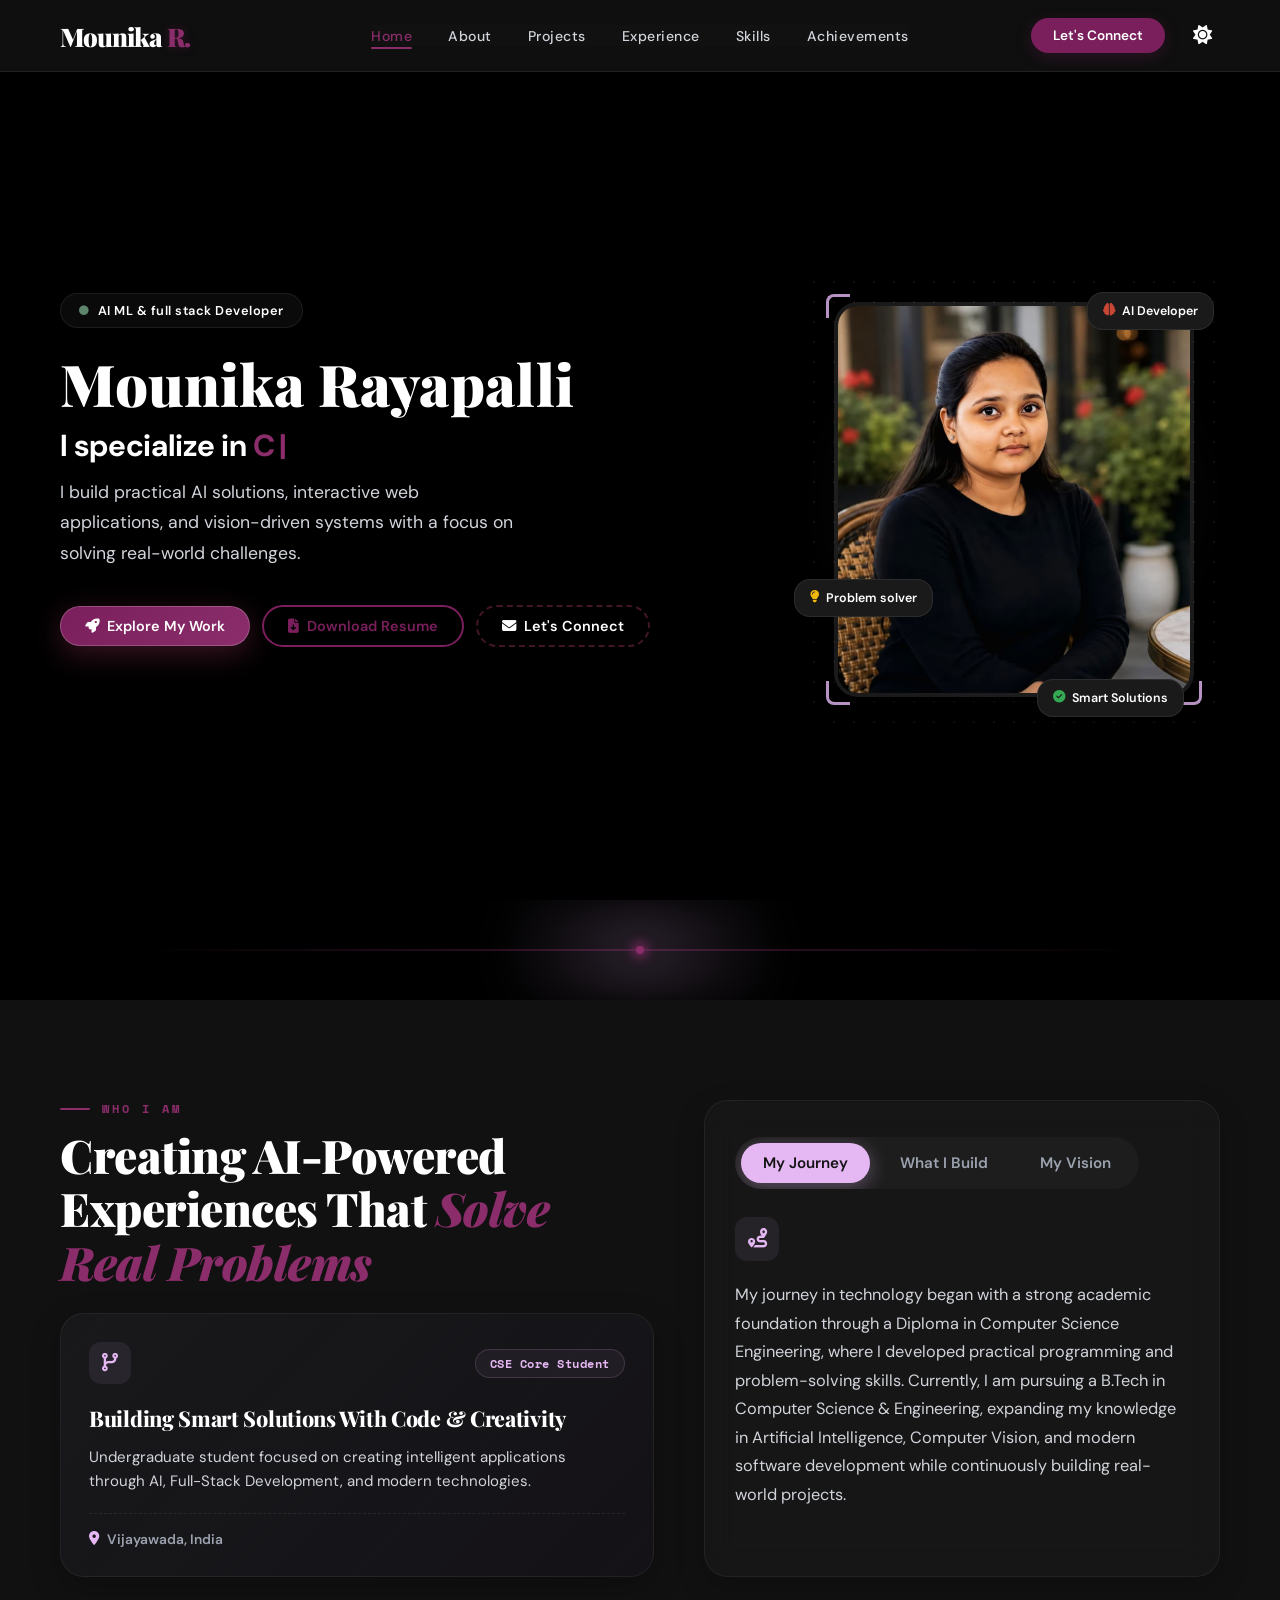
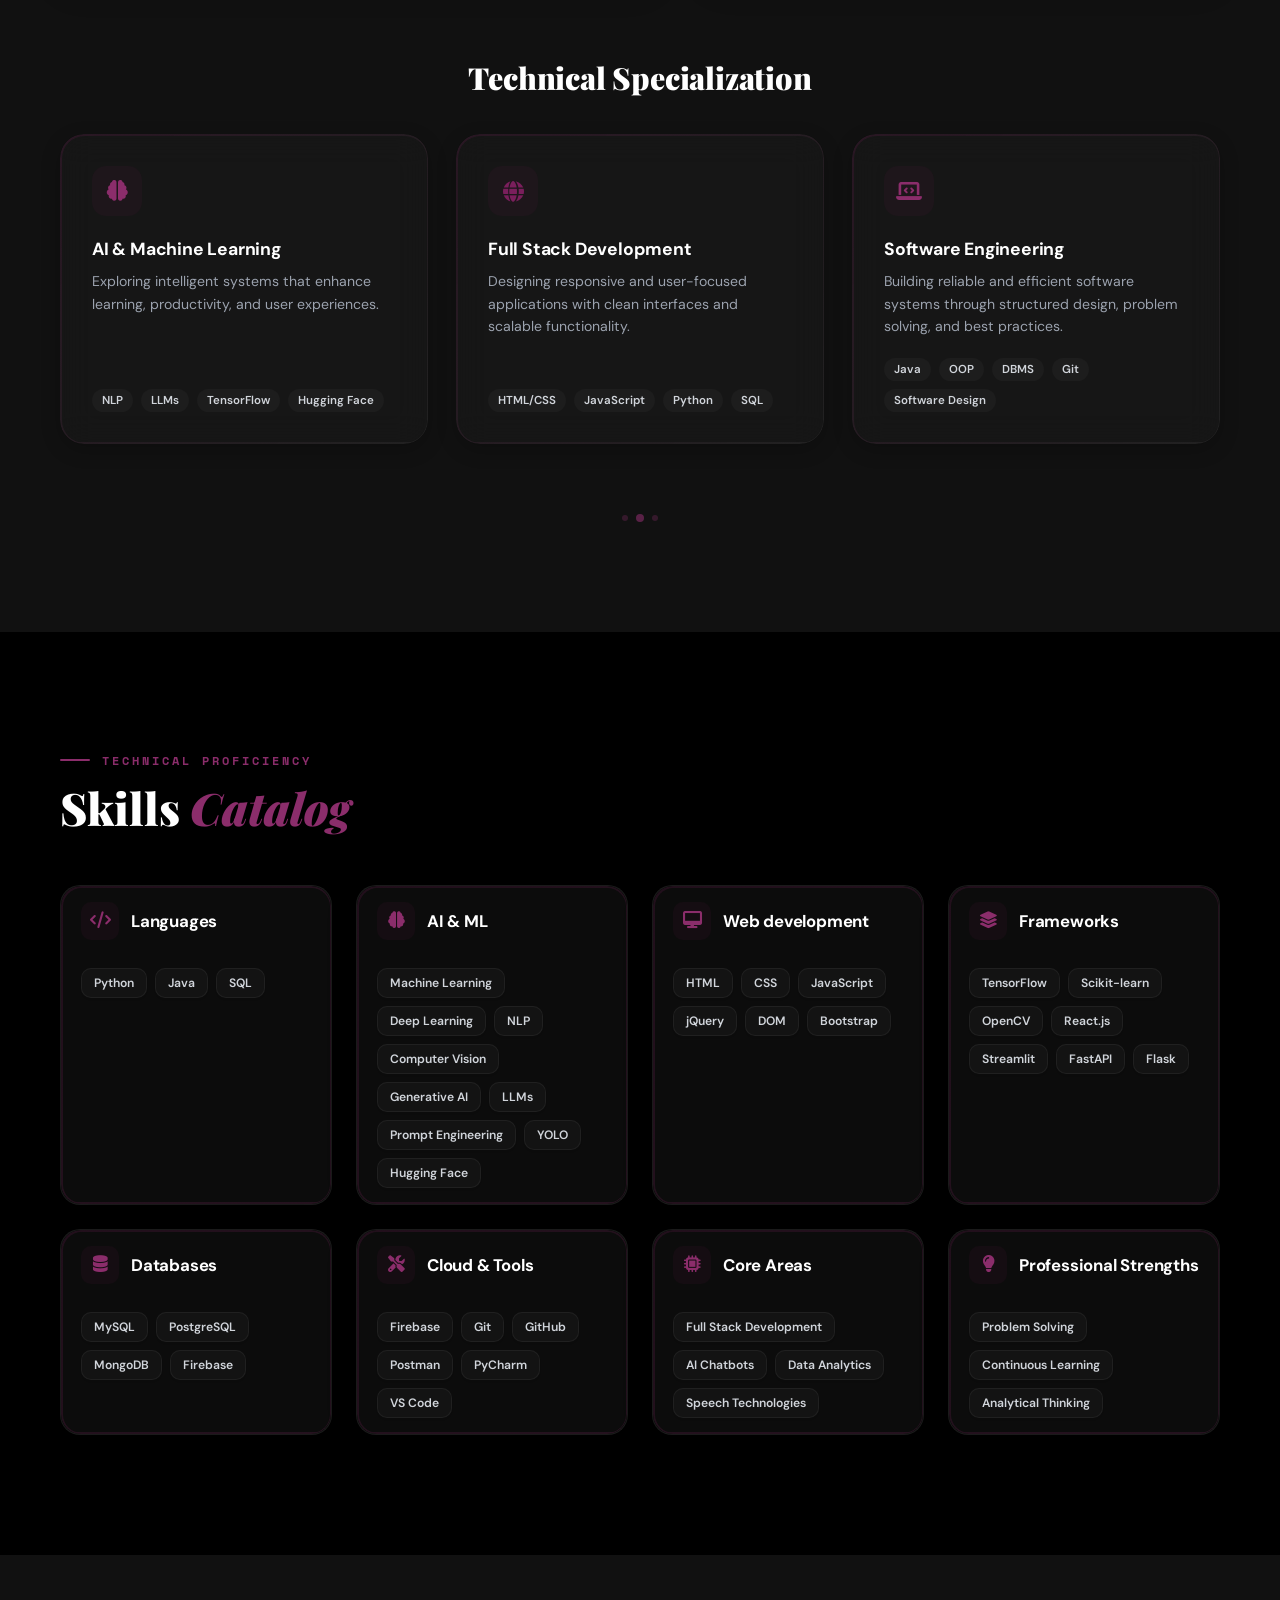
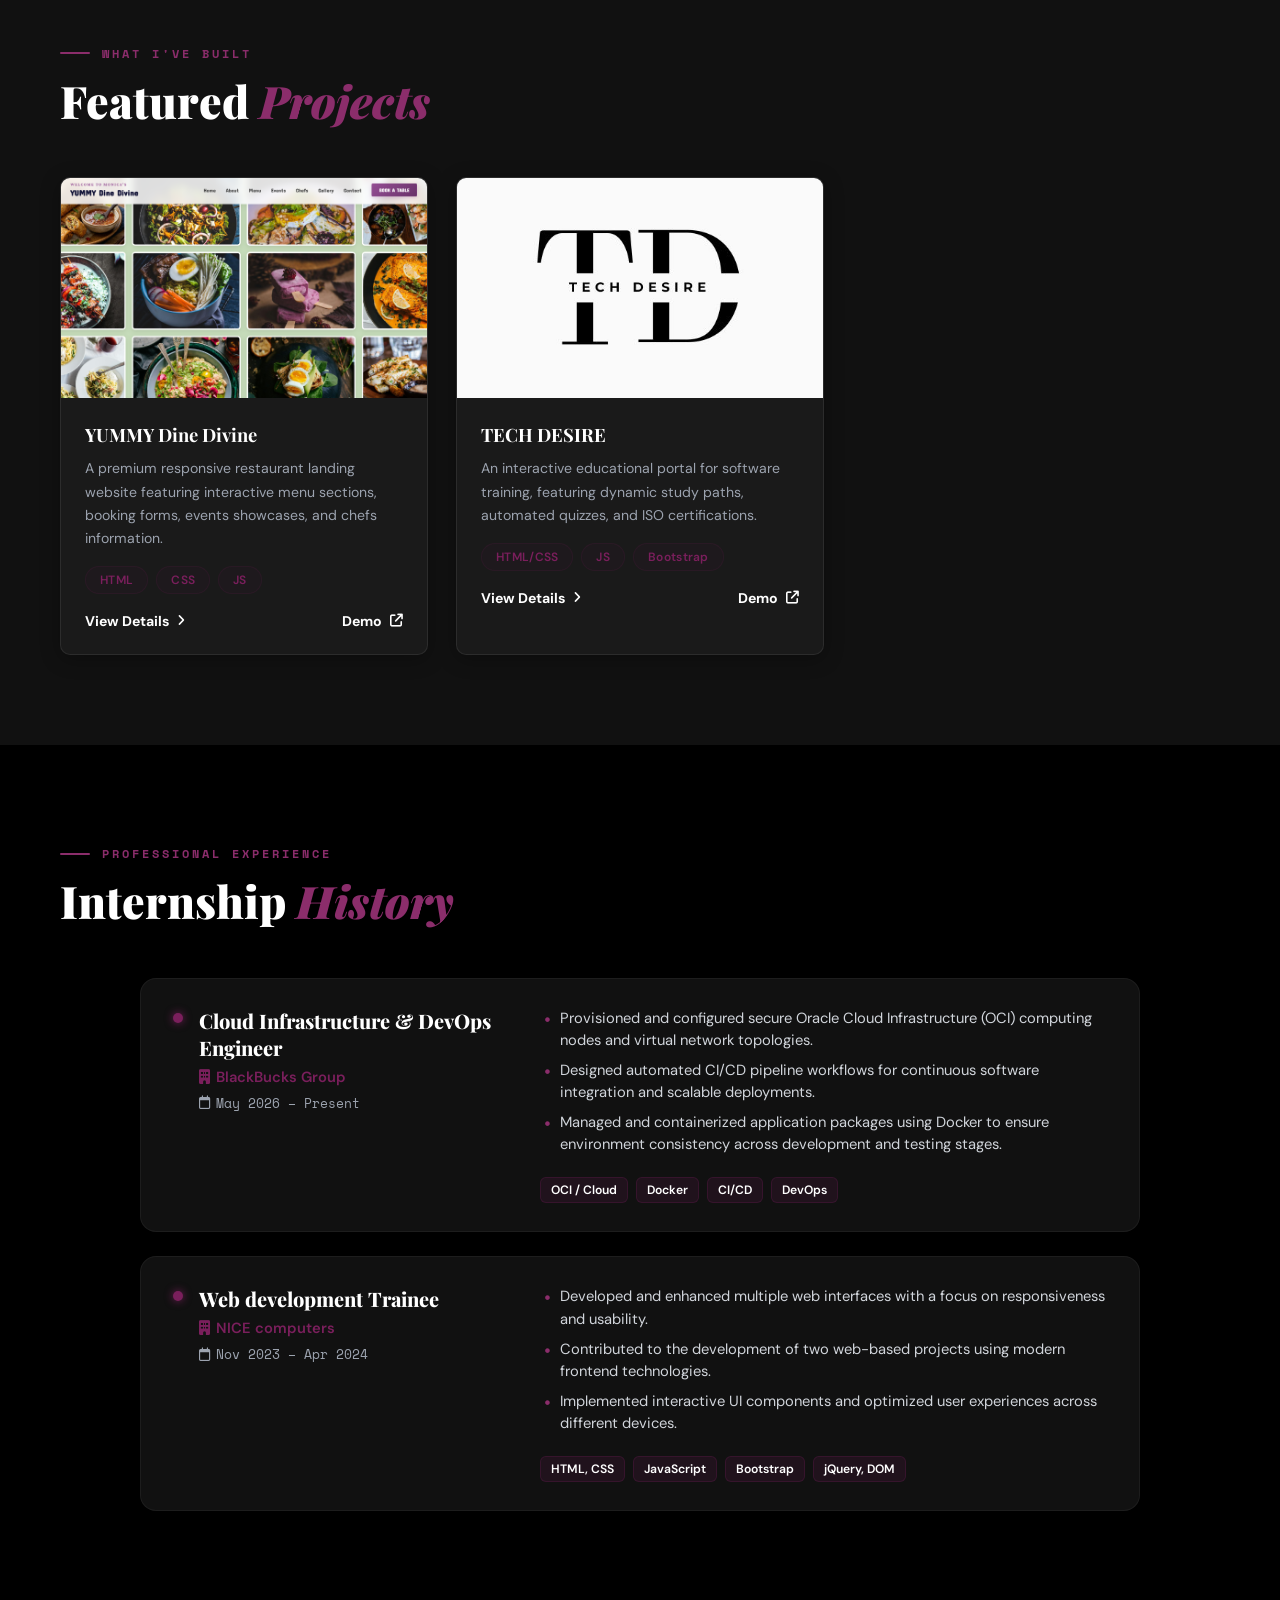
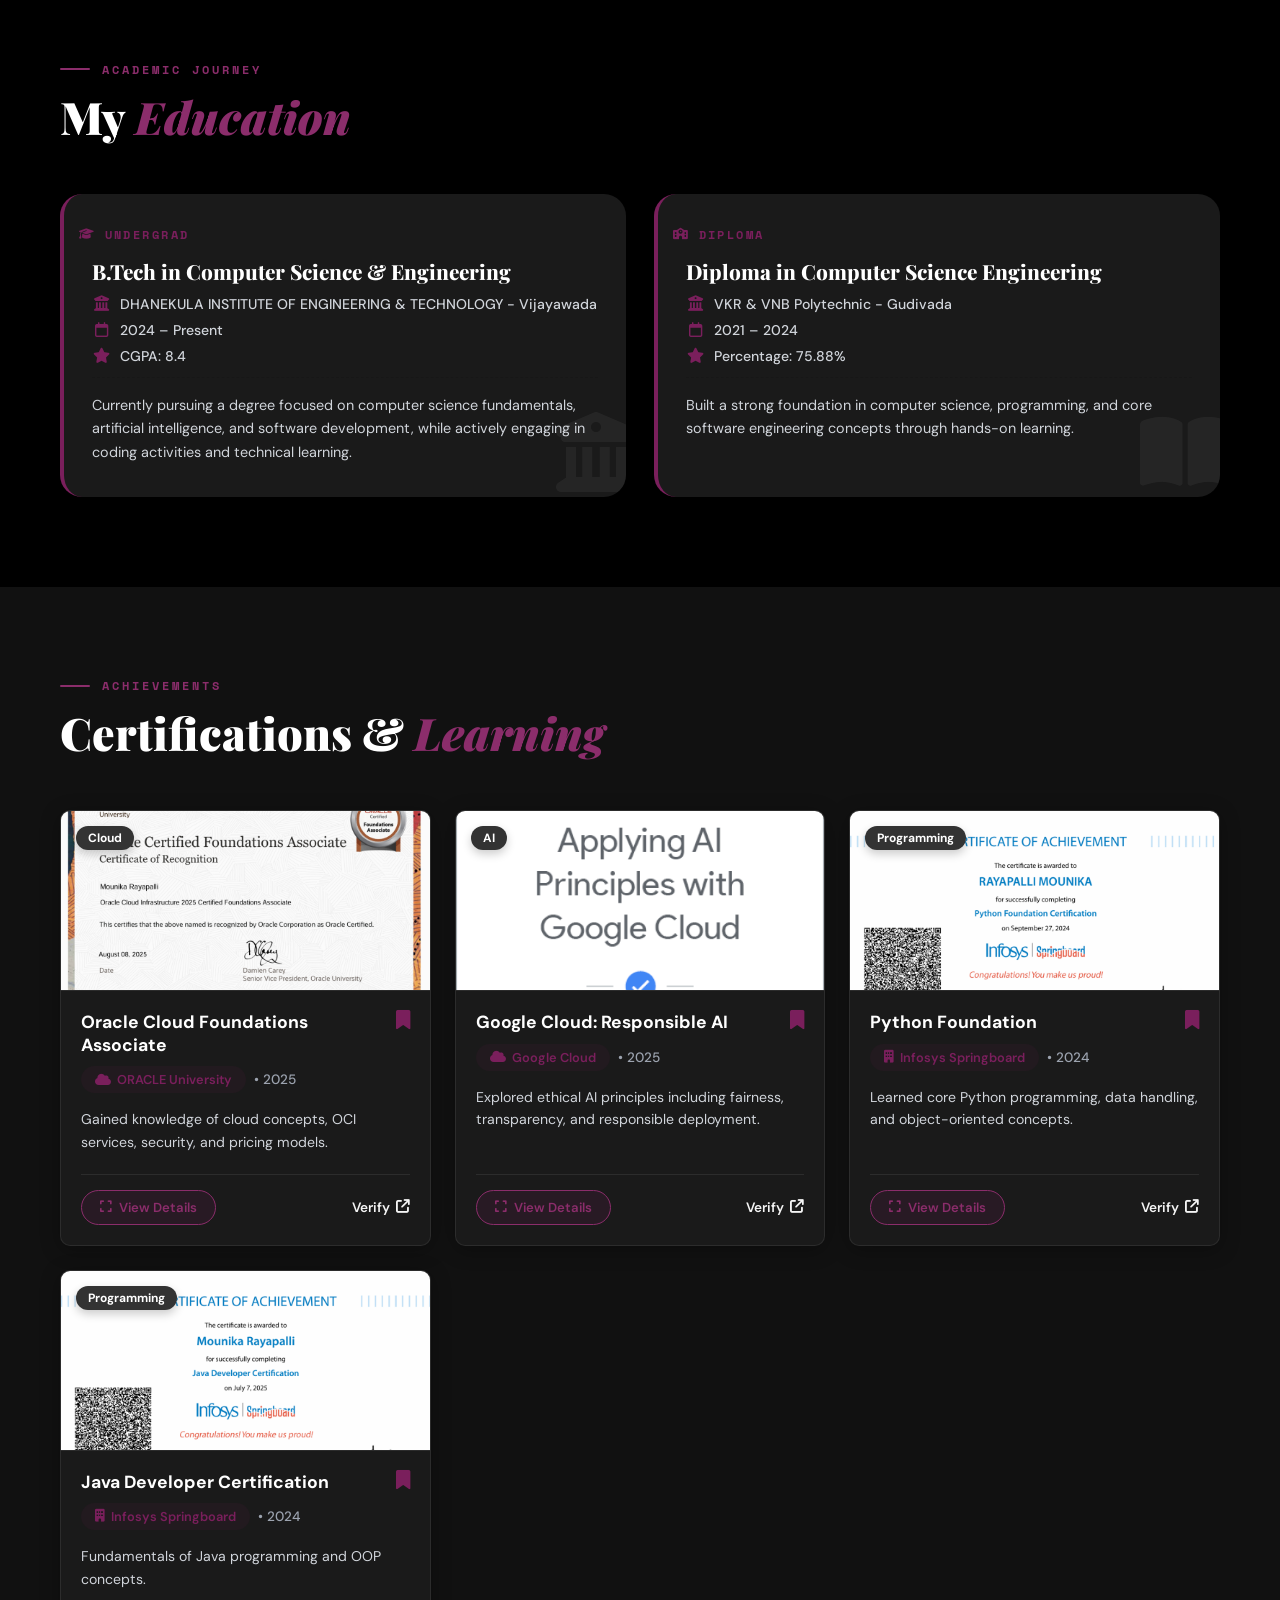
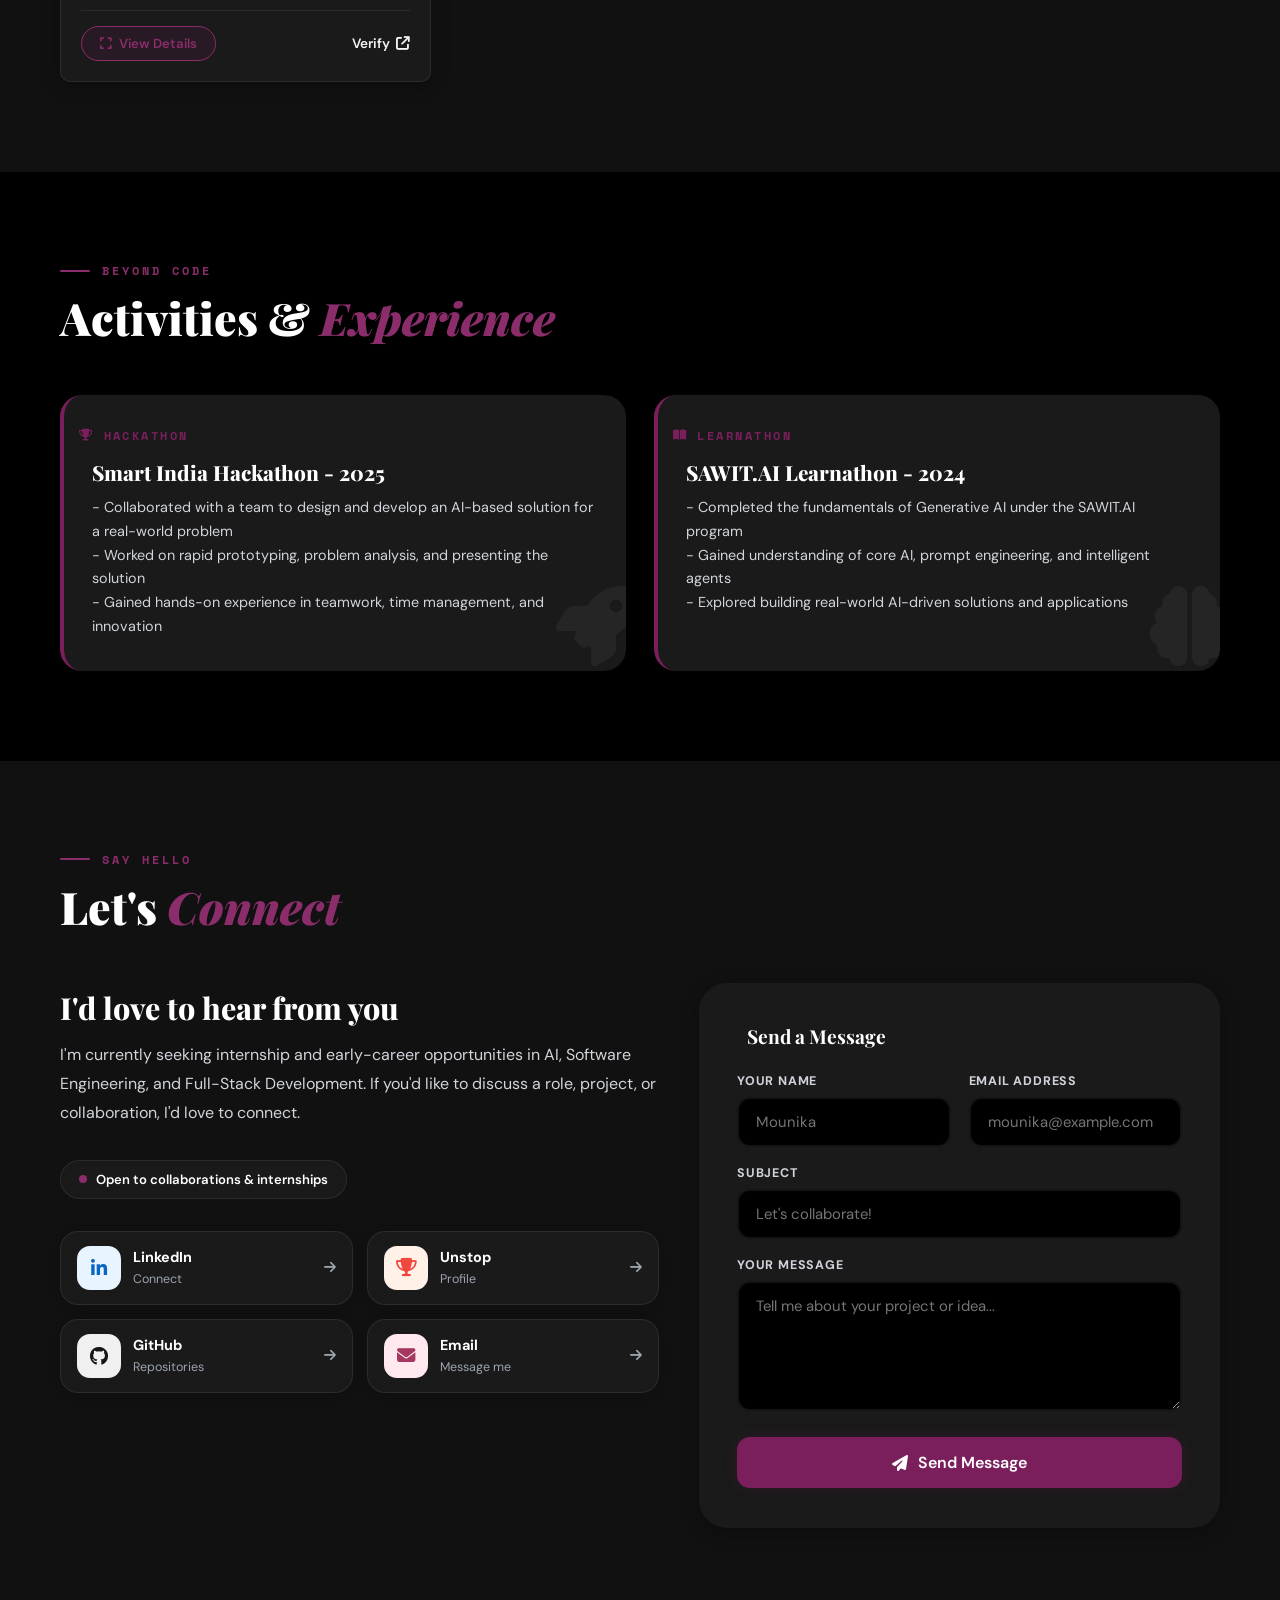
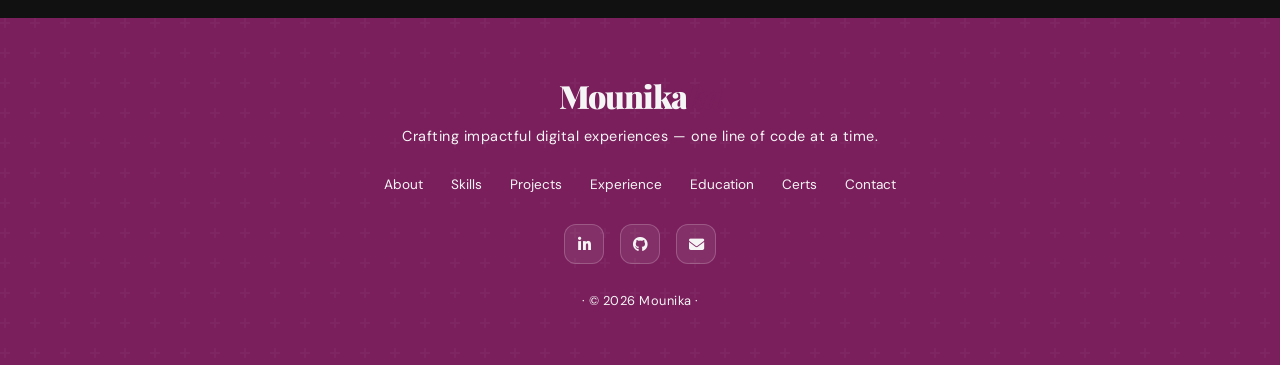
==== commit 81218f80: "Update portfolio sections, clean up project cards, and add custom README.md" ====
--- a/index.html
+++ b/index.html
@@ -354,78 +354,6 @@
 
         <div class="project-card reveal" style="transition-delay:0.05s">
           <div class="project-thumb">
-            <img src="project1.png" alt="AI Learning Companion" class="project-img">
-            <div class="project-overlay project-overlay-blue">
-              <a href="javascript:void(0)" class="overlay-btn" onclick="openProjectModal('project1')">View Details</a>
-            </div>
-          </div>
-          <div class="project-body">
-            <h3 class="project-title">AI Learning Companion</h3>
-            <p class="project-desc">An adaptive e-learning platform powered by AI that personalizes learning paths based
-              on student progress and style.</p>
-            <div class="tech-tags">
-              <span class="tech-tag" style="background:#EEE8FF;color:#6A1E55;">Python</span>
-              <span class="tech-tag" style="background:#E8F4FF;color:#1B3C53;">ML</span>
-              <span class="tech-tag" style="background:#FFF0E8;color:#A53860;">React</span>
-            </div>
-            <div class="project-footer-links">
-              <a href="javascript:void(0)" class="project-link" onclick="openProjectModal('project1')">View Details <i
-                  class="fa-solid fa-angle-right"></i></a>
-              <a href="#" class="project-link demo-link">Demo <i class="fa-solid fa-arrow-up-right-from-square"></i></a>
-            </div>
-          </div>
-        </div>
-
-        <div class="project-card reveal" style="transition-delay:0.1s">
-          <div class="project-thumb">
-            <img src="project2.png" alt="AI Career Counselor" class="project-img">
-            <div class="project-overlay project-overlay-green">
-              <a href="javascript:void(0)" class="overlay-btn" onclick="openProjectModal('project2')">View Details</a>
-            </div>
-          </div>
-          <div class="project-body">
-            <h3 class="project-title">AI Career Counselor &amp; Resume Analyzer</h3>
-            <p class="project-desc">An intelligent tool that analyzes resumes, suggests improvements, and provides
-              personalized career guidance using NLP.</p>
-            <div class="tech-tags">
-              <span class="tech-tag" style="background:#E8FFF0;color:#3A0519;">NLP</span>
-              <span class="tech-tag" style="background:#FFFAE0;color:#432323;">Python</span>
-              <span class="tech-tag" style="background:#FFF0F0;color:#670D2F;">Flask</span>
-            </div>
-            <div class="project-footer-links">
-              <a href="javascript:void(0)" class="project-link" onclick="openProjectModal('project2')">View Details <i
-                  class="fa-solid fa-angle-right"></i></a>
-              <a href="#" class="project-link demo-link">Demo <i class="fa-solid fa-arrow-up-right-from-square"></i></a>
-            </div>
-          </div>
-        </div>
-
-        <div class="project-card reveal" style="transition-delay:0.15s">
-          <div class="project-thumb">
-            <img src="project3.png" alt="MemeChain" class="project-img">
-            <div class="project-overlay project-overlay-purple">
-              <a href="javascript:void(0)" class="overlay-btn" onclick="openProjectModal('project3')">View Details</a>
-            </div>
-          </div>
-          <div class="project-body">
-            <h3 class="project-title">MemeChain</h3>
-            <p class="project-desc">A blockchain-based meme platform where content ownership and attribution is verified
-              on a decentralized ledger.</p>
-            <div class="tech-tags">
-              <span class="tech-tag" style="background:#E8F6FF;color:#030637;">Blockchain</span>
-              <span class="tech-tag" style="background:#FFFAE0;color:#b38900;">Solidity</span>
-              <span class="tech-tag" style="background:#EEE8FF;color:#6A1E55;">Web3</span>
-            </div>
-            <div class="project-footer-links">
-              <a href="javascript:void(0)" class="project-link" onclick="openProjectModal('project3')">View Details <i
-                  class="fa-solid fa-angle-right"></i></a>
-              <a href="#" class="project-link demo-link">Demo <i class="fa-solid fa-arrow-up-right-from-square"></i></a>
-            </div>
-          </div>
-        </div>
-
-        <div class="project-card reveal" style="transition-delay:0.2s">
-          <div class="project-thumb">
             <img src="project4.png" alt="YUMMY Dine Divine" class="project-img">
             <div class="project-overlay project-overlay-orange">
               <a href="javascript:void(0)" class="overlay-btn" onclick="openProjectModal('project4')">View Details</a>
@@ -447,7 +375,7 @@
           </div>
         </div>
 
-        <div class="project-card reveal" style="transition-delay:0.25s">
+        <div class="project-card reveal" style="transition-delay:0.1s">
           <div class="project-thumb">
             <img src="TECH DESIRE/logo.jpg" alt="TECH DESIRE" class="project-img">
             <div class="project-overlay project-overlay-purple">
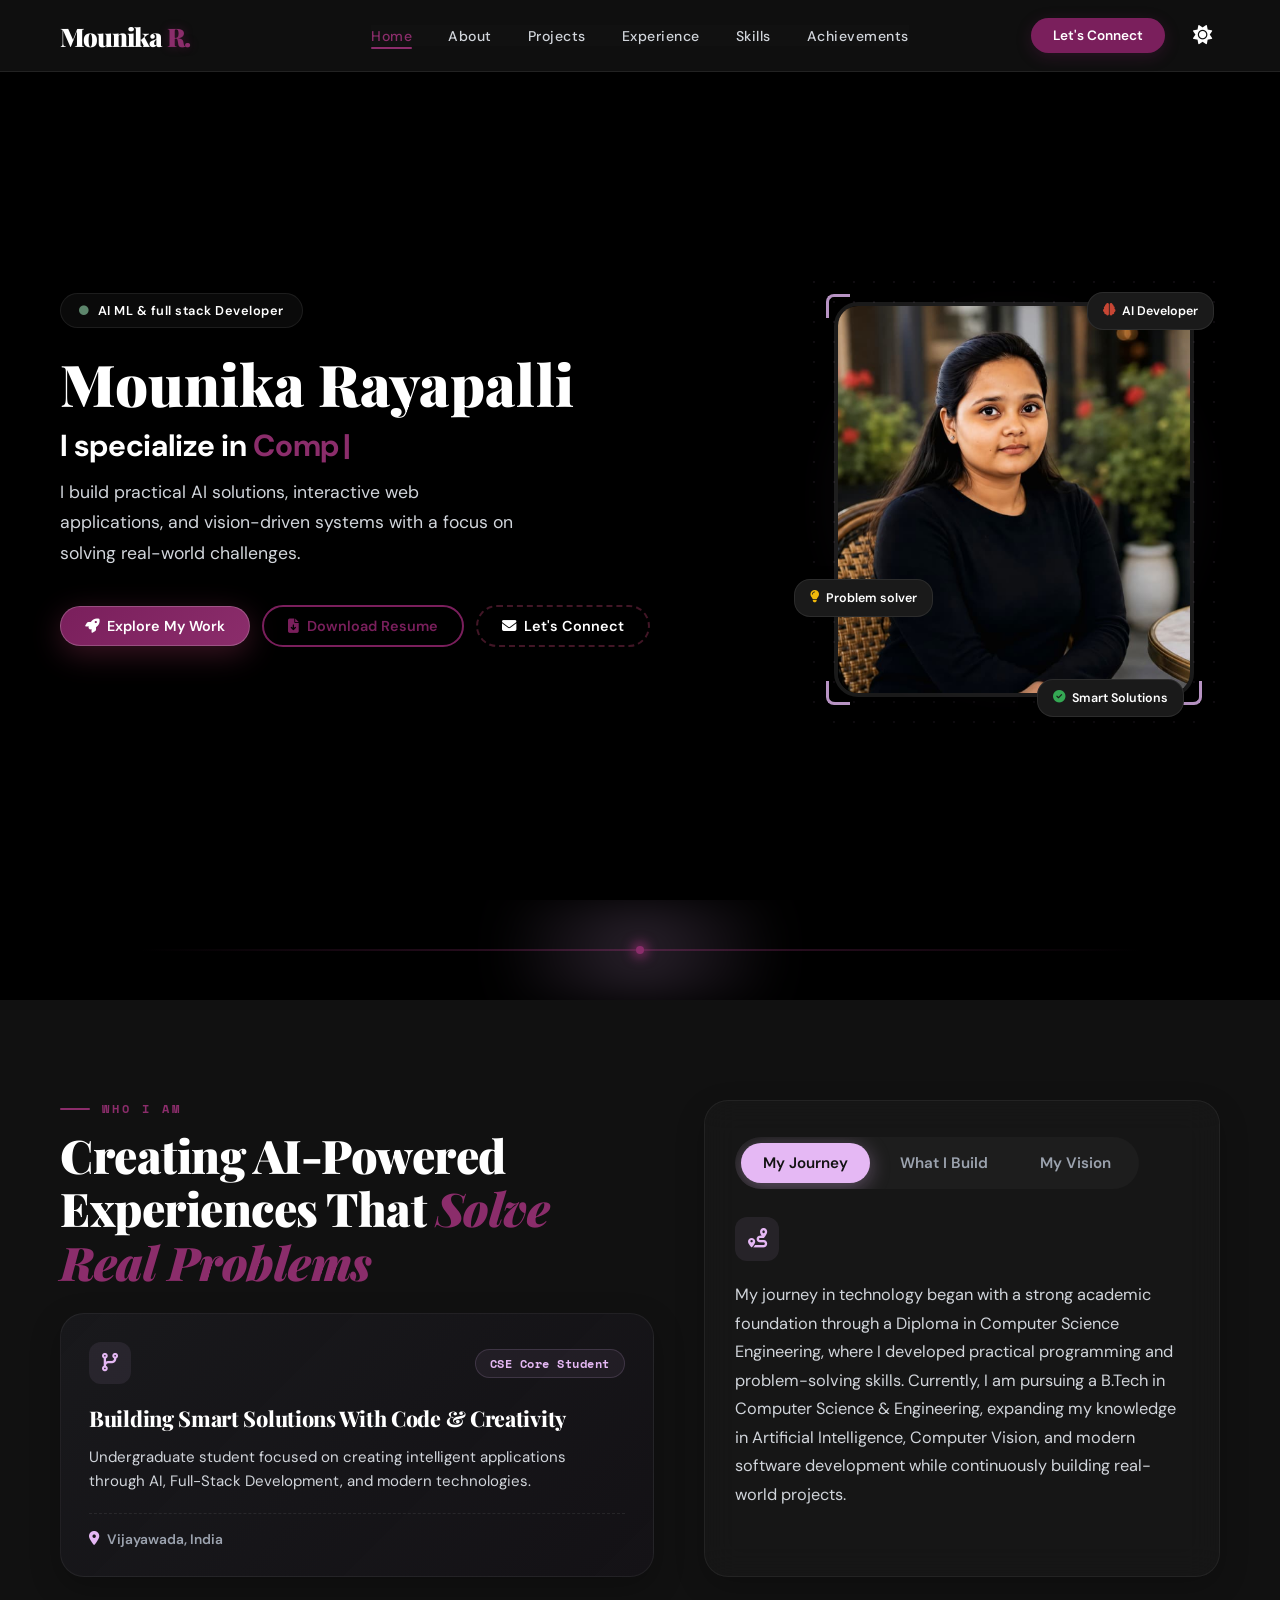
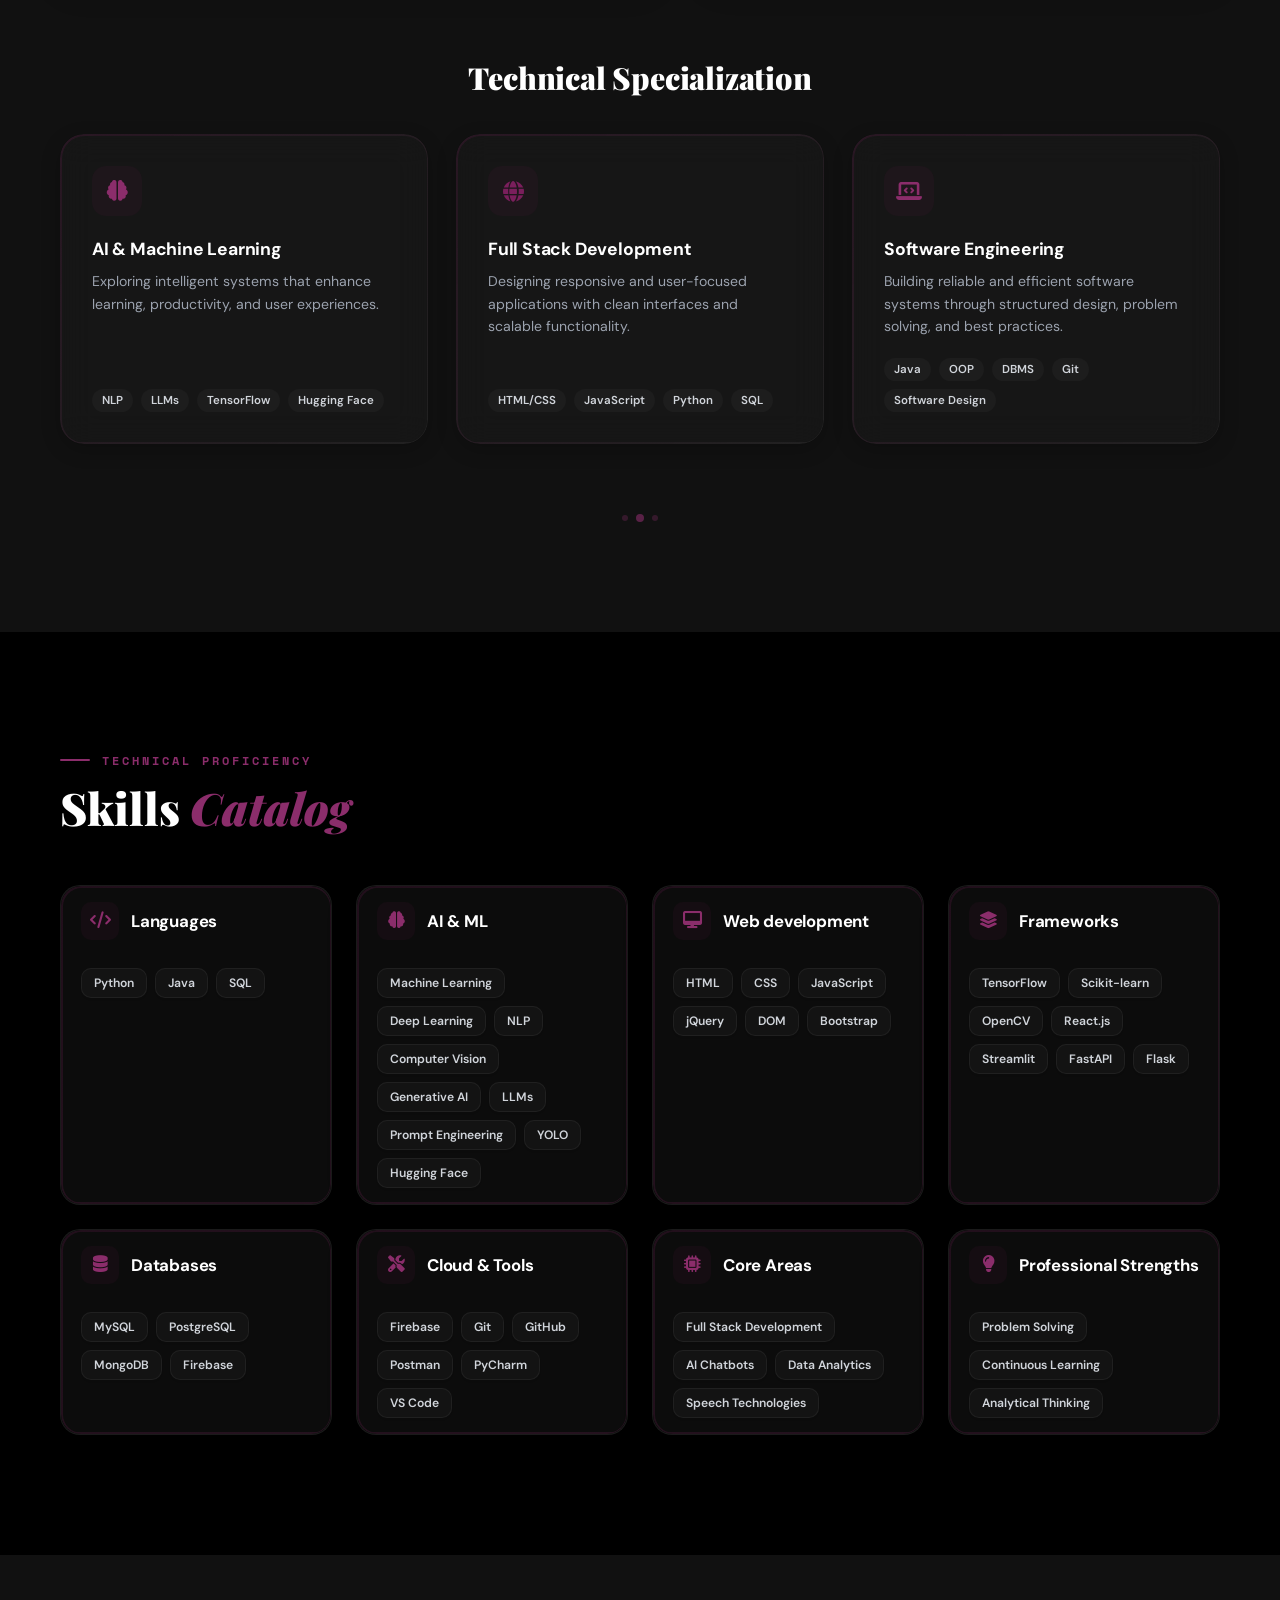
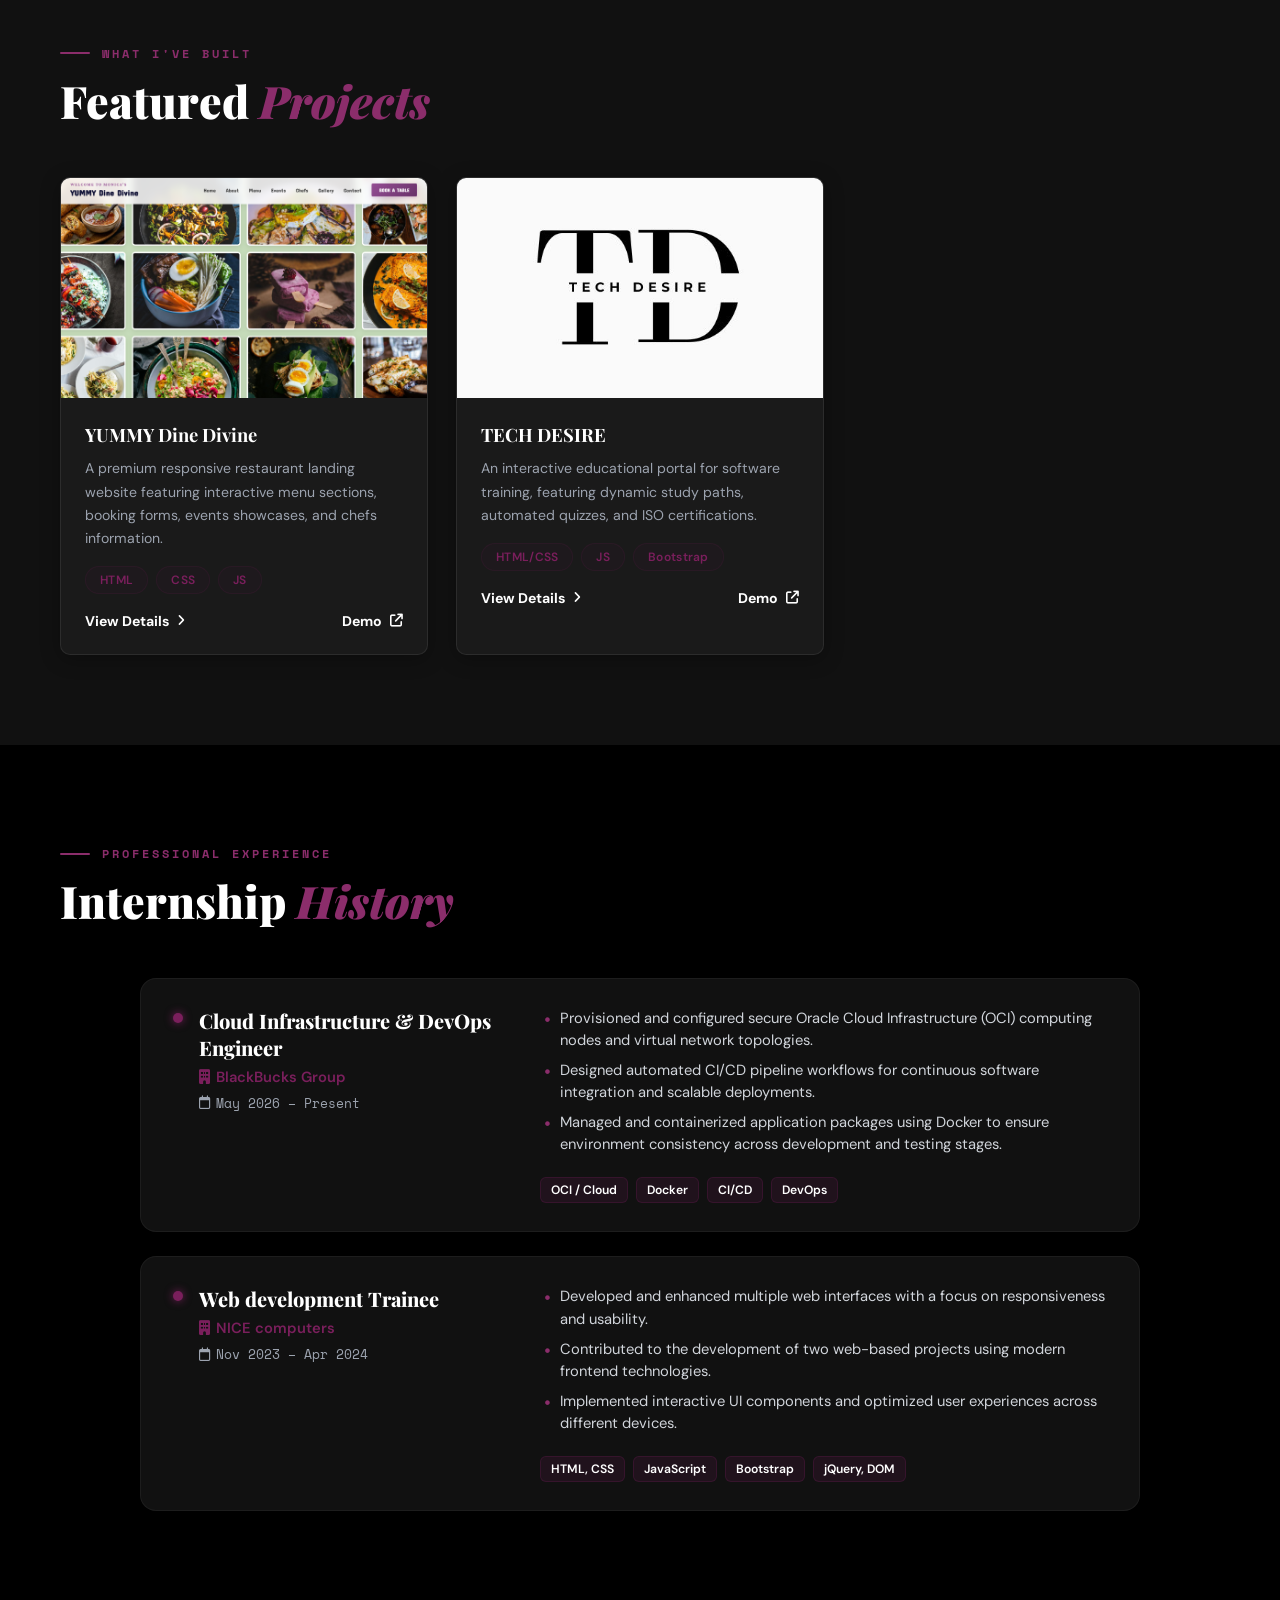
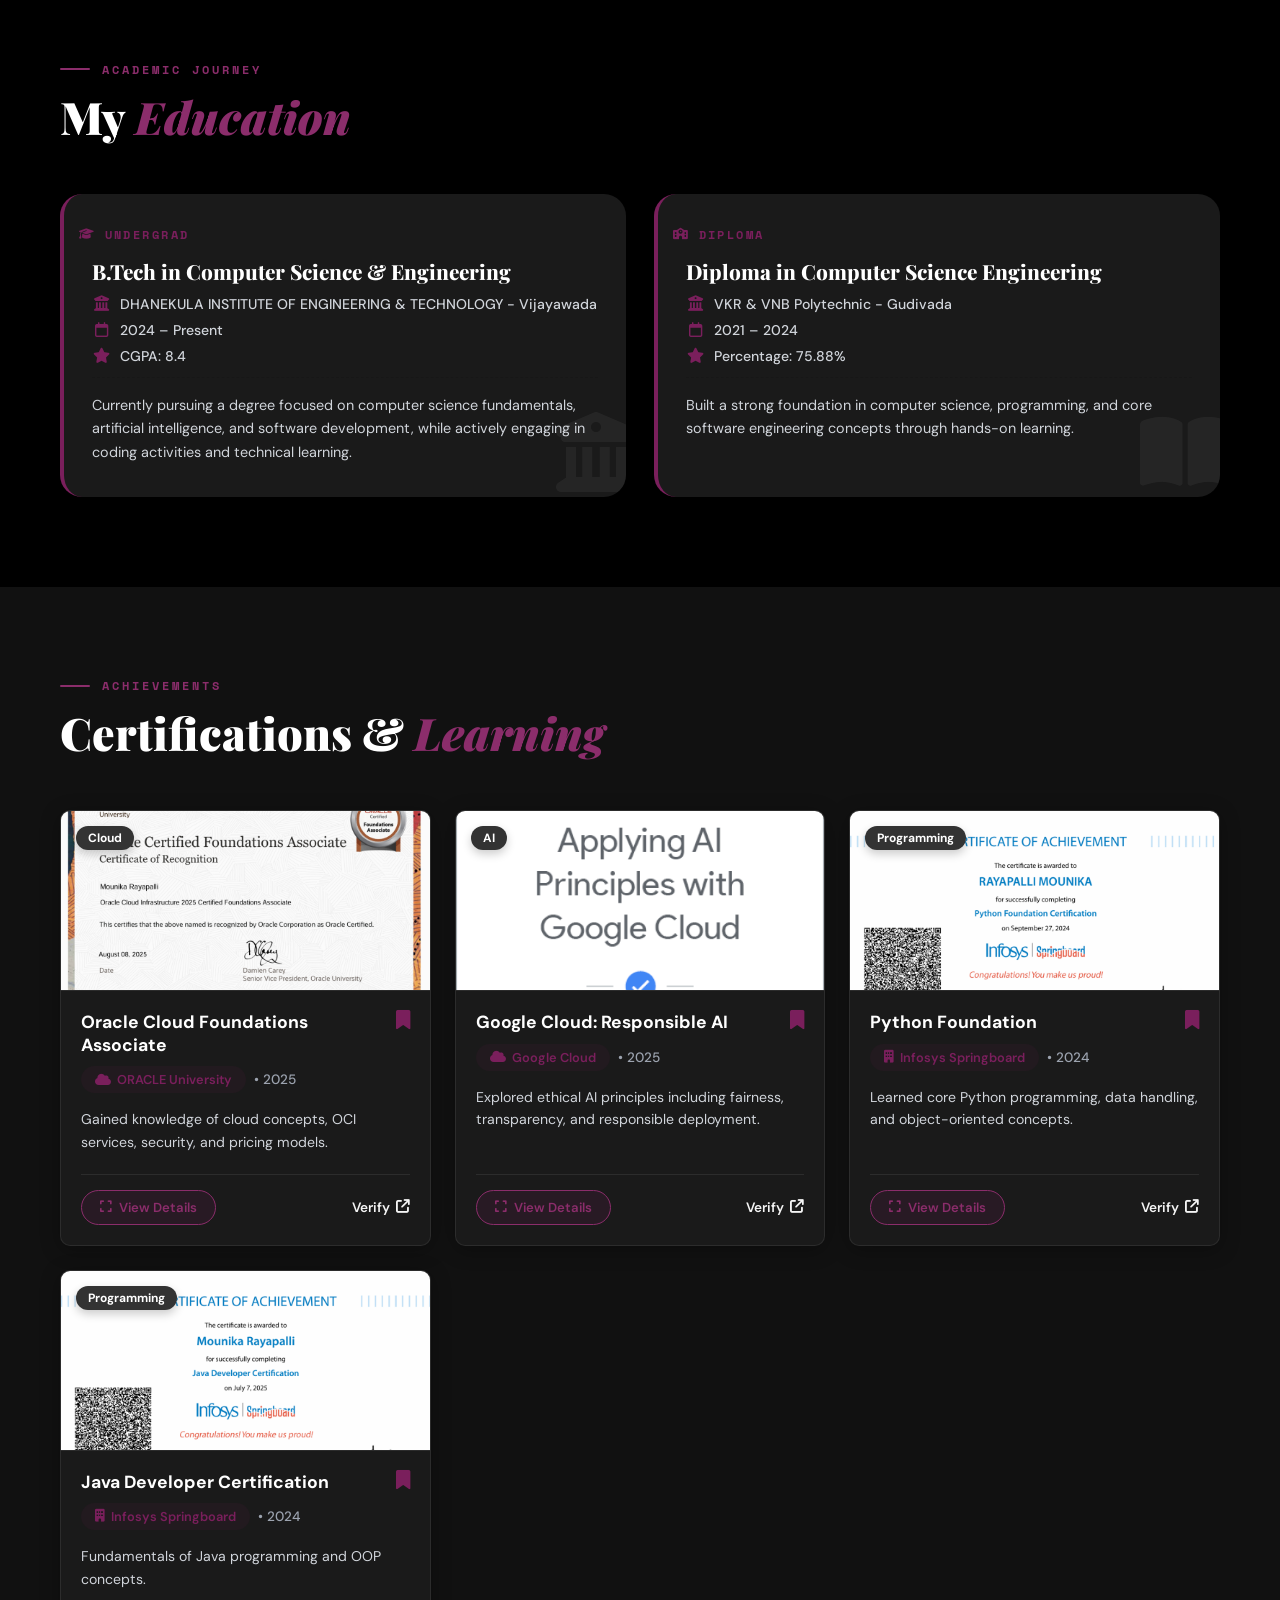
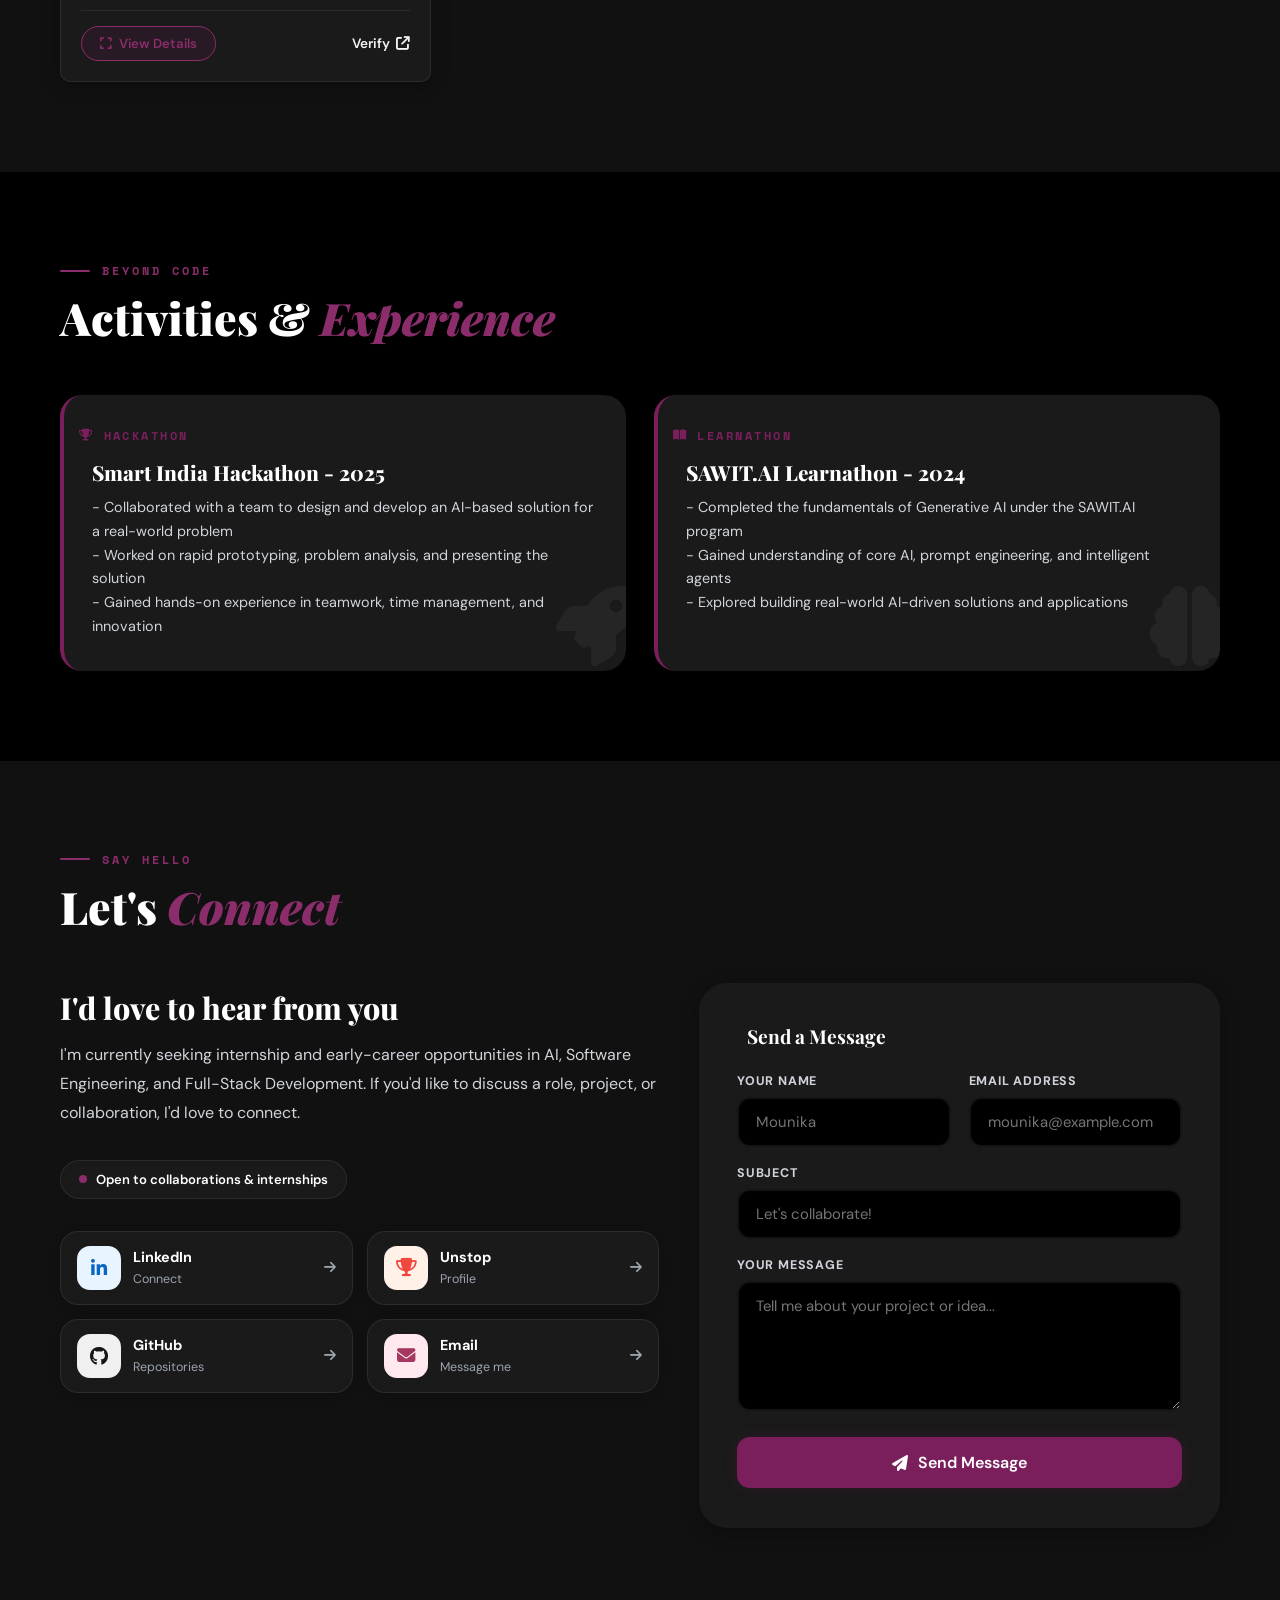
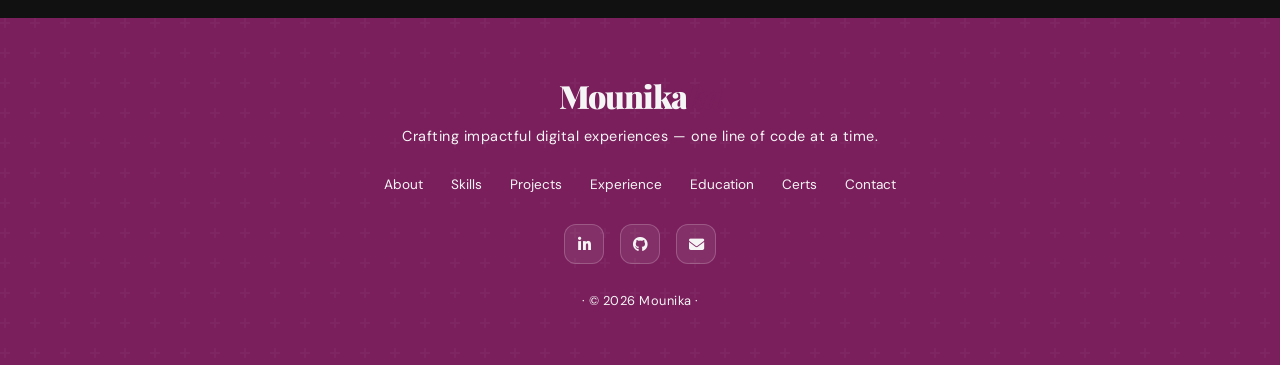
==== commit 488f6acd: "Restructure repository assets into clean assets subfolders and update reference paths" ====
--- a/index.html
+++ b/index.html
@@ -61,7 +61,7 @@
       <div class="hero-visual">
         <div class="hero-img-frame developer-showcase">
           <div class="visual-grid-bg"></div>
-          <img src="mounika.png" alt="Mounika" class="user-photo">
+          <img src="assets/images/mounika.png" alt="Mounika" class="user-photo">
           <div class="cv-bracket cb-tl"></div>
           <div class="cv-bracket cb-tr"></div>
           <div class="cv-bracket cb-bl"></div>
@@ -354,7 +354,7 @@
 
         <div class="project-card reveal" style="transition-delay:0.05s">
           <div class="project-thumb">
-            <img src="project4.png" alt="YUMMY Dine Divine" class="project-img">
+            <img src="assets/images/project4.png" alt="YUMMY Dine Divine" class="project-img">
             <div class="project-overlay project-overlay-orange">
               <a href="javascript:void(0)" class="overlay-btn" onclick="openProjectModal('project4')">View Details</a>
             </div>
@@ -512,7 +512,7 @@
         <!-- Oracle Cloud (2025) -->
         <div class="cert-card reveal" style="transition-delay:0.05s">
           <div class="cert-thumb">
-            <img src="cert_oracle.png" alt="Oracle Cloud Foundations">
+            <img src="assets/certificates/cert_oracle.png" alt="Oracle Cloud Foundations">
             <span class="cert-thumb-badge" style="background:#333;color:white;">Cloud</span>
           </div>
           <div class="cert-body">
@@ -529,7 +529,7 @@
             <div class="cert-footer">
               <a href="javascript:void(0)" class="btn-view-cert" onclick="openCertModal('cert2')"><i
                   class="fa-solid fa-expand"></i> View Details</a>
-              <a href="Oracle Cloud Infrastructure 2025 Certified Foundations Associate.pdf" target="_blank"
+              <a href="assets/certificates/Oracle Cloud Infrastructure 2025 Certified Foundations Associate.pdf" target="_blank"
                 class="cert-link-verify">Verify <i class="fa-solid fa-arrow-up-right-from-square"></i></a>
             </div>
           </div>
@@ -538,7 +538,7 @@
         <!-- Google Cloud (2025) -->
         <div class="cert-card reveal" style="transition-delay:0.1s">
           <div class="cert-thumb">
-            <img src="Applying AI Principles with Google Cloud.png" alt="Google Cloud Responsible AI">
+            <img src="assets/certificates/Applying AI Principles with Google Cloud.png" alt="Google Cloud Responsible AI">
             <span class="cert-thumb-badge" style="background:#333;color:white;">AI</span>
           </div>
           <div class="cert-body">
@@ -555,7 +555,7 @@
             <div class="cert-footer">
               <a href="javascript:void(0)" class="btn-view-cert" onclick="openCertModal('cert4')"><i
                   class="fa-solid fa-expand"></i> View Details</a>
-              <a href="Applying AI Principles with Google Cloud.png" target="_blank" class="cert-link-verify">Verify <i
+              <a href="assets/certificates/Applying AI Principles with Google Cloud.png" target="_blank" class="cert-link-verify">Verify <i
                   class="fa-solid fa-arrow-up-right-from-square"></i></a>
             </div>
           </div>
@@ -564,7 +564,7 @@
         <!-- Python Foundation (2024) -->
         <div class="cert-card reveal" style="transition-delay:0.15s">
           <div class="cert-thumb">
-            <img src="cert_python.png" alt="Python Foundation">
+            <img src="assets/certificates/cert_python.png" alt="Python Foundation">
             <span class="cert-thumb-badge" style="background:#333;color:white;">Programming</span>
           </div>
           <div class="cert-body">
@@ -581,7 +581,7 @@
             <div class="cert-footer">
               <a href="javascript:void(0)" class="btn-view-cert" onclick="openCertModal('cert1')"><i
                   class="fa-solid fa-expand"></i> View Details</a>
-              <a href="python foundation certification.pdf" target="_blank" class="cert-link-verify">Verify <i
+              <a href="assets/certificates/python foundation certification.pdf" target="_blank" class="cert-link-verify">Verify <i
                   class="fa-solid fa-arrow-up-right-from-square"></i></a>
             </div>
           </div>
@@ -590,7 +590,7 @@
         <!-- Java Developer (2024) -->
         <div class="cert-card reveal" style="transition-delay:0.2s">
           <div class="cert-thumb">
-            <img src="cert_java.png" alt="Java Developer">
+            <img src="assets/certificates/cert_java.png" alt="Java Developer">
             <span class="cert-thumb-badge" style="background:#333;color:white;">Programming</span>
           </div>
           <div class="cert-body">
@@ -607,7 +607,7 @@
             <div class="cert-footer">
               <a href="javascript:void(0)" class="btn-view-cert" onclick="openCertModal('cert3')"><i
                   class="fa-solid fa-expand"></i> View Details</a>
-              <a href="java developer certification.pdf" target="_blank" class="cert-link-verify">Verify <i
+              <a href="assets/certificates/java developer certification.pdf" target="_blank" class="cert-link-verify">Verify <i
                   class="fa-solid fa-arrow-up-right-from-square"></i></a>
             </div>
           </div>
@@ -748,16 +748,16 @@
       <div class="resume-modal-header">
         <h3><i class="fa-solid fa-file-lines"></i> Resume</h3>
         <div class="resume-modal-actions">
-          <a href="resume.pdf" target="_blank" title="Open in New Tab" class="modal-btn"><i
+          <a href="assets/resume.pdf" target="_blank" title="Open in New Tab" class="modal-btn"><i
               class="fa-solid fa-arrow-up-right-from-square"></i></a>
-          <a href="resume.pdf" download title="Download Resume" class="modal-btn"><i
+          <a href="assets/resume.pdf" download title="Download Resume" class="modal-btn"><i
               class="fa-solid fa-download"></i></a>
           <button onclick="closeResumeModal()" title="Close" class="modal-btn close-btn"><i
               class="fa-solid fa-xmark"></i></button>
         </div>
       </div>
       <div class="resume-modal-body">
-        <iframe src="resume.pdf" title="Resume PDF Viewer"></iframe>
+        <iframe src="assets/resume.pdf" title="Resume PDF Viewer"></iframe>
       </div>
     </div>
   </div>
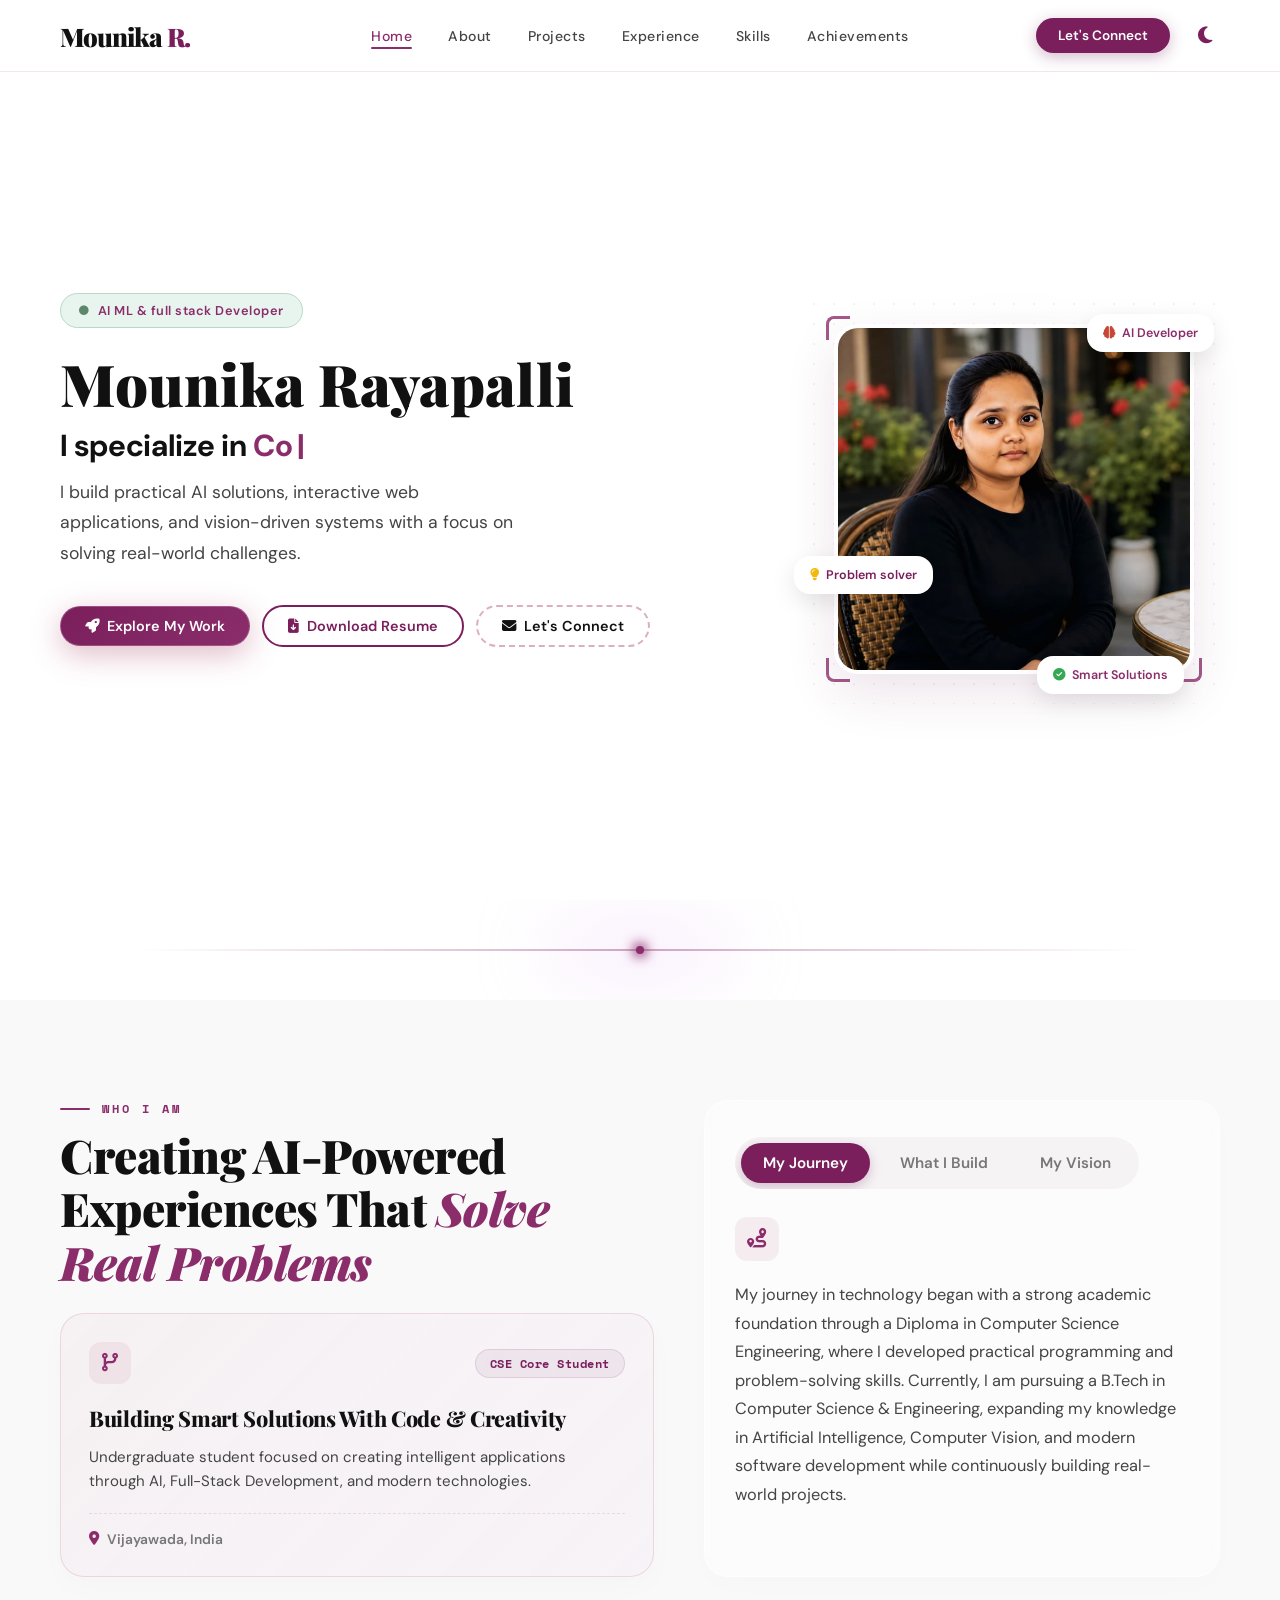
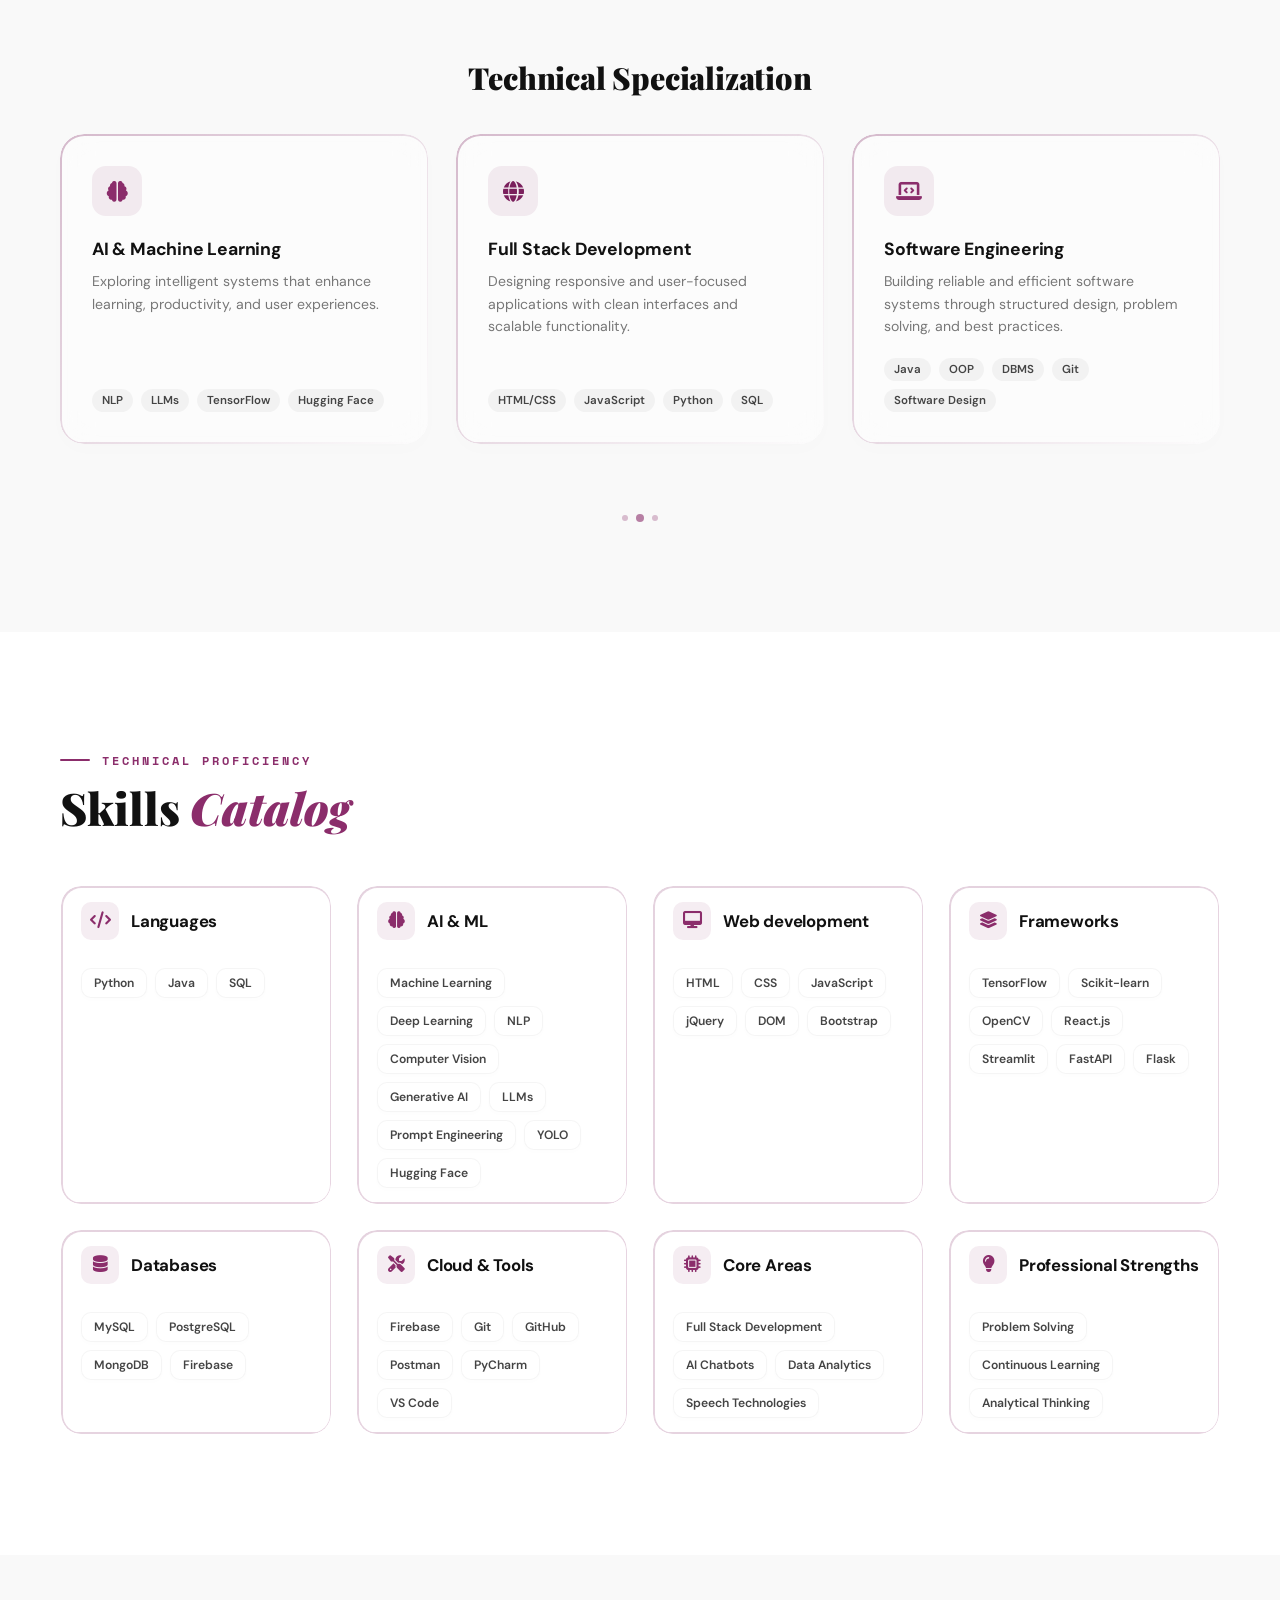
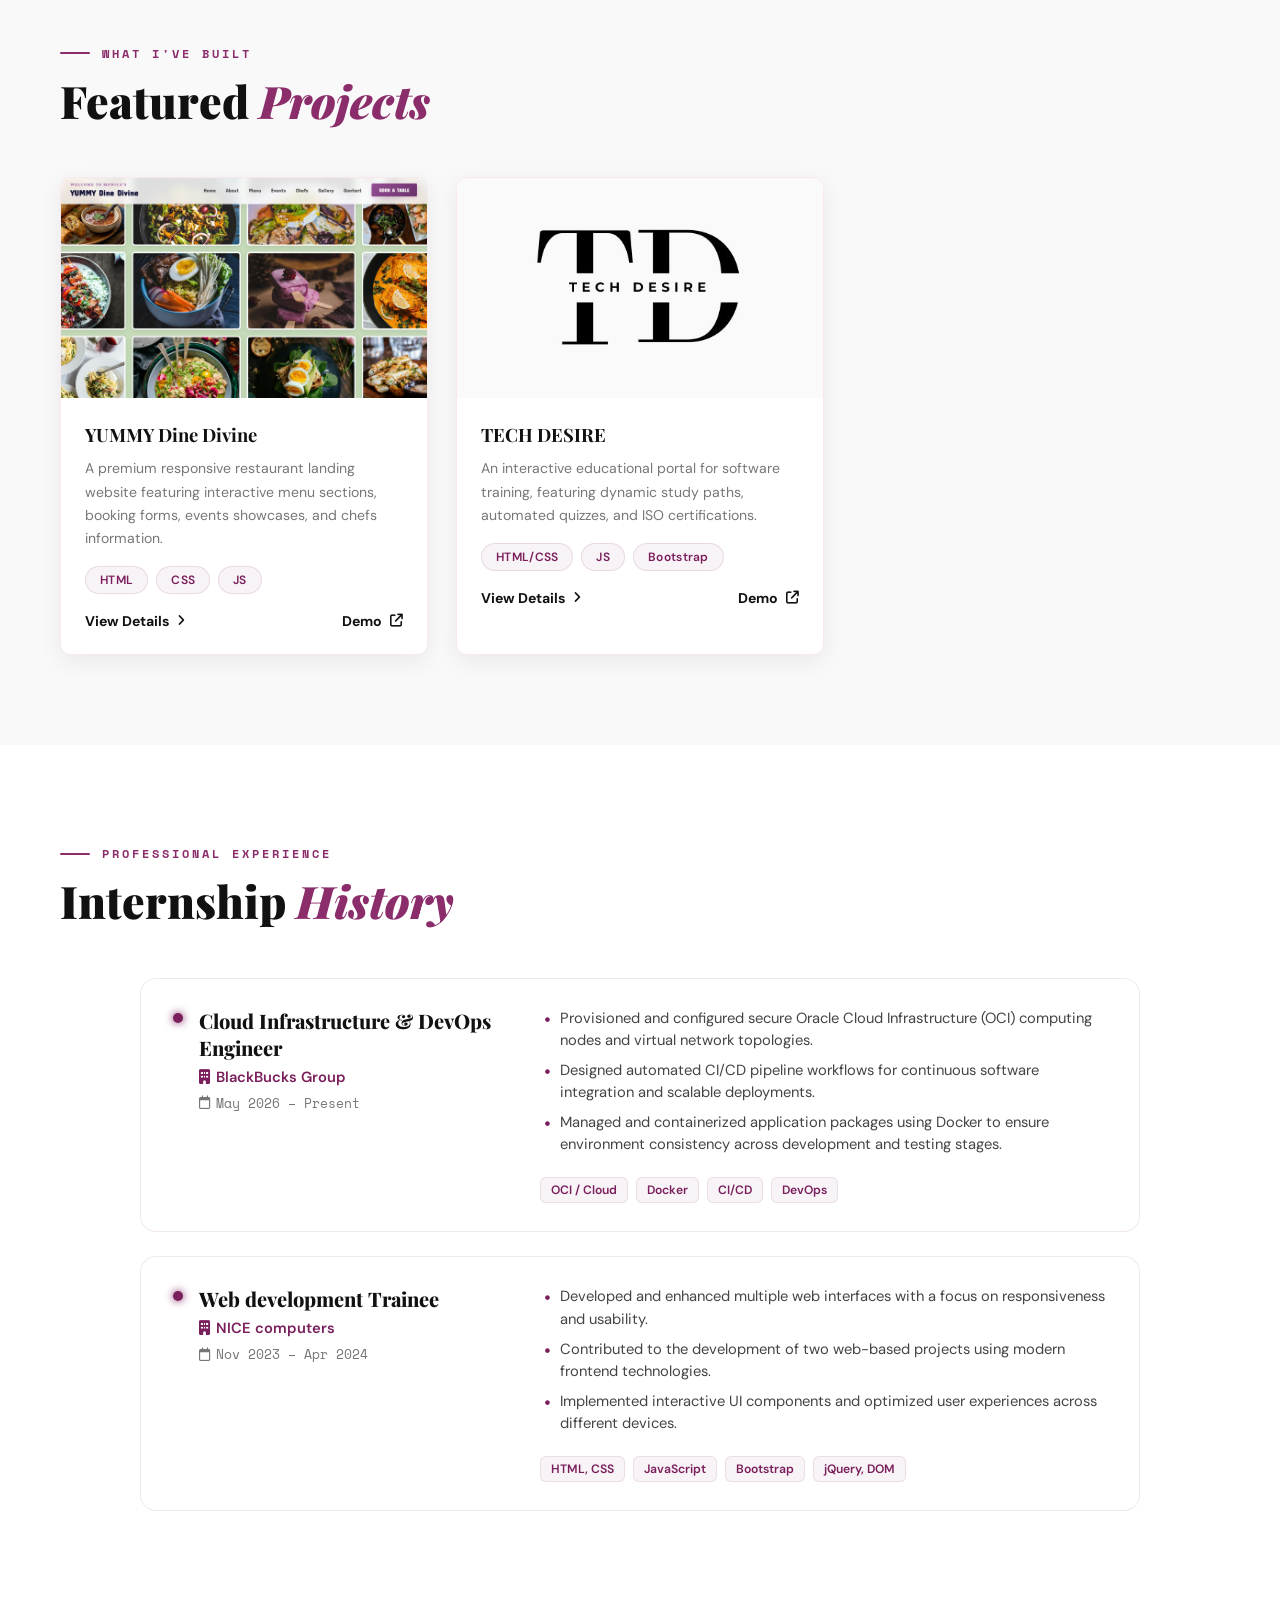
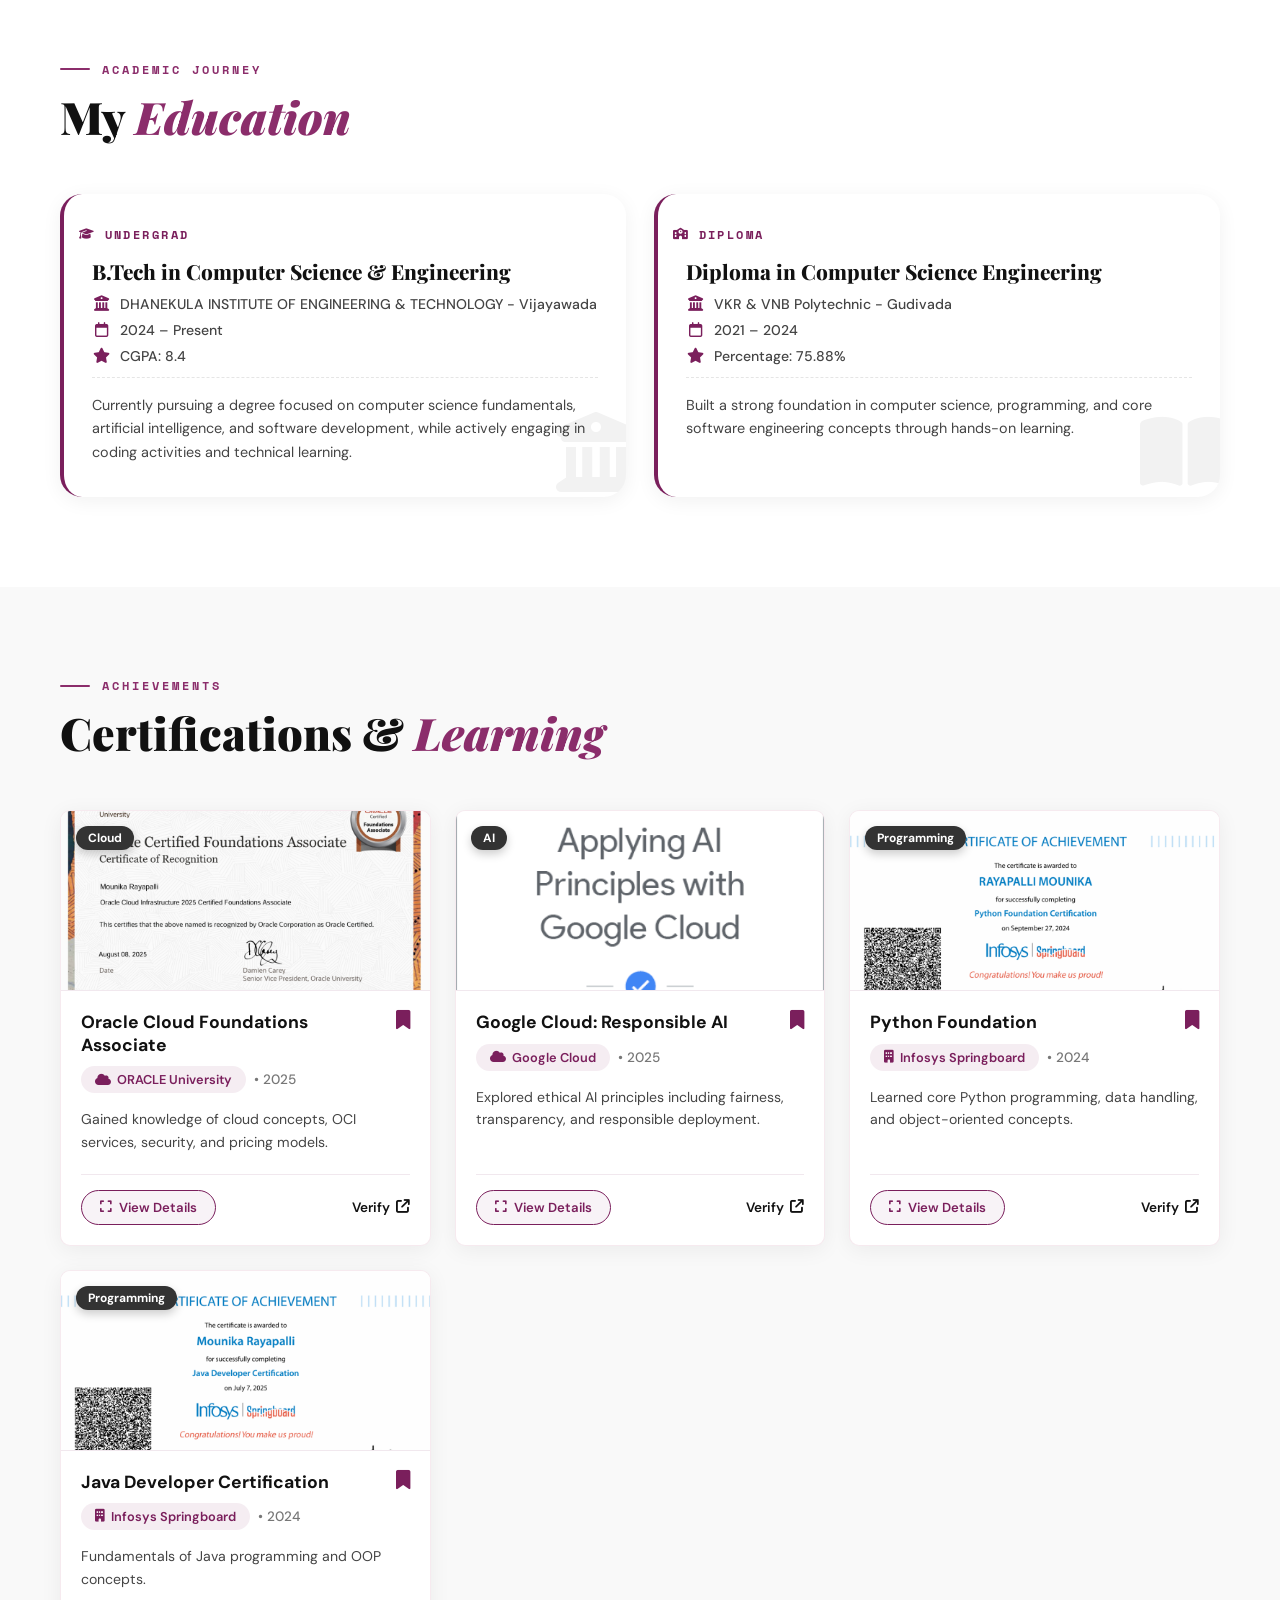
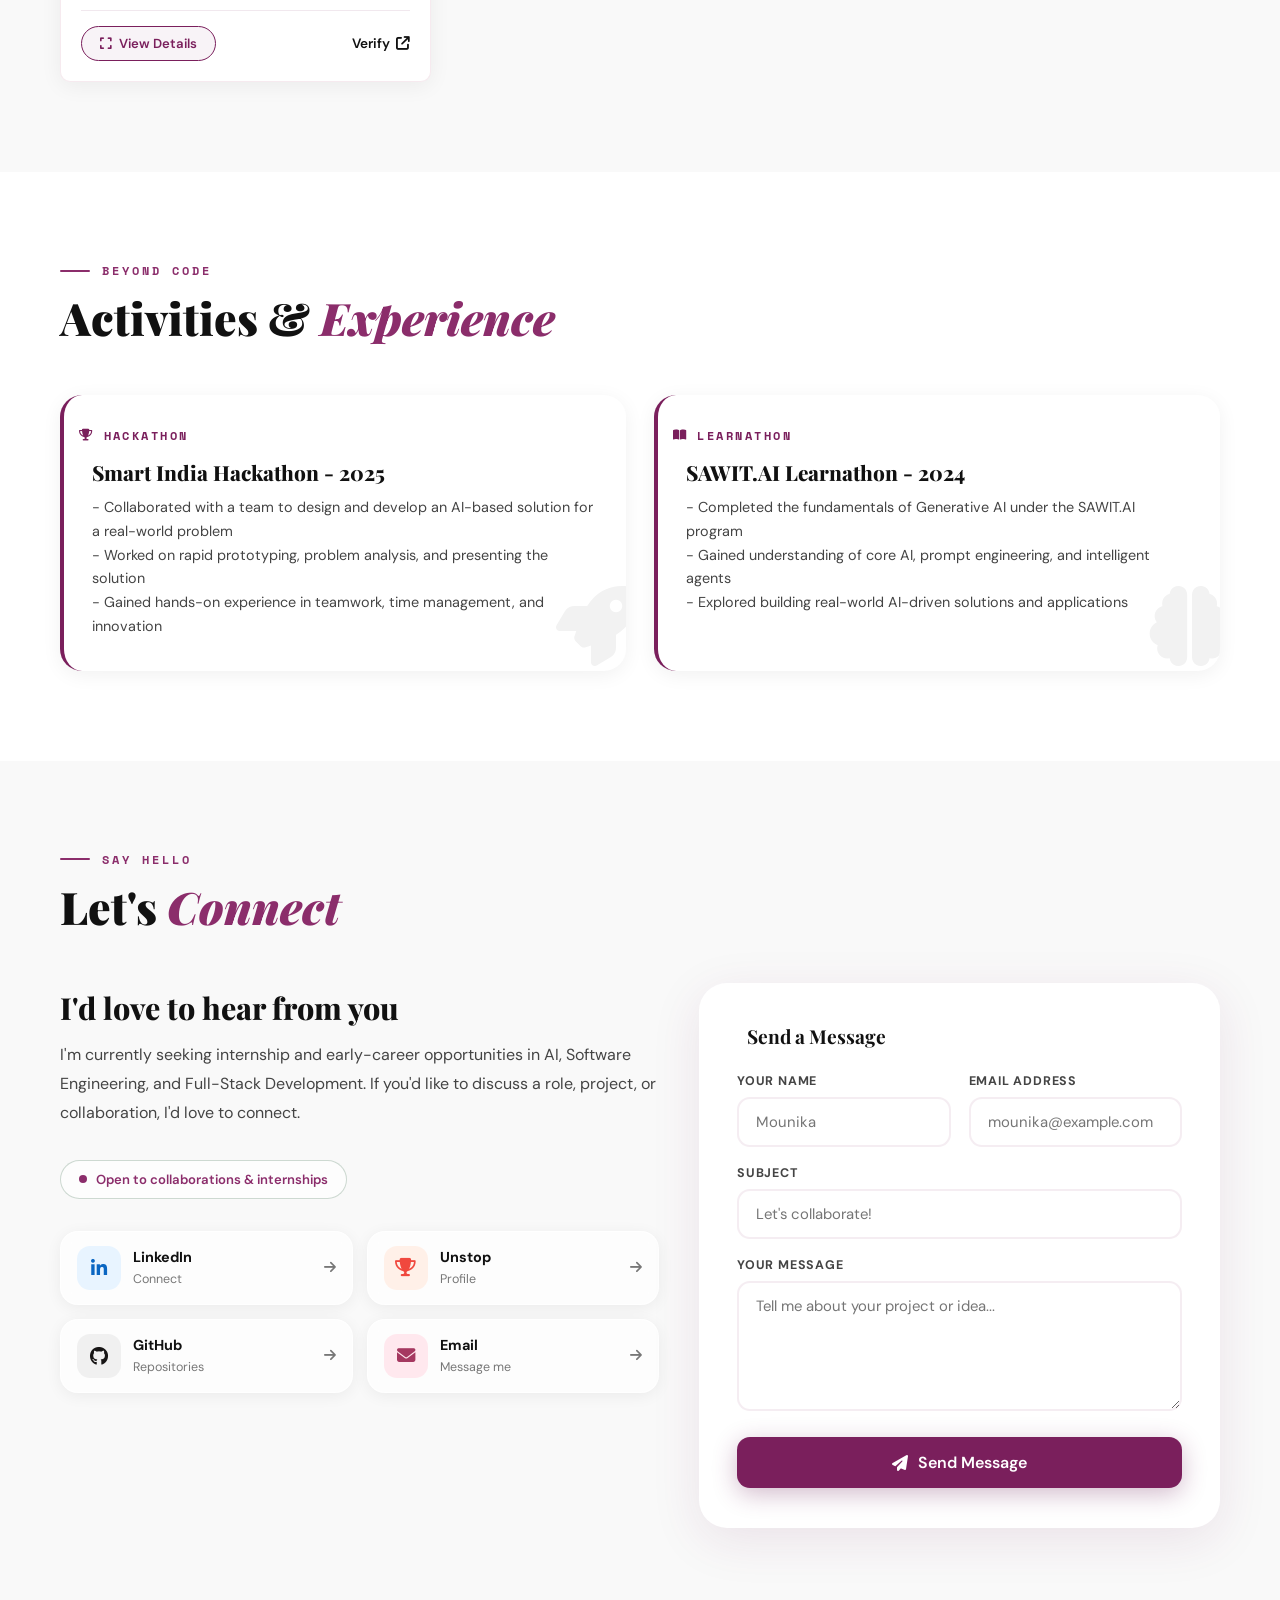
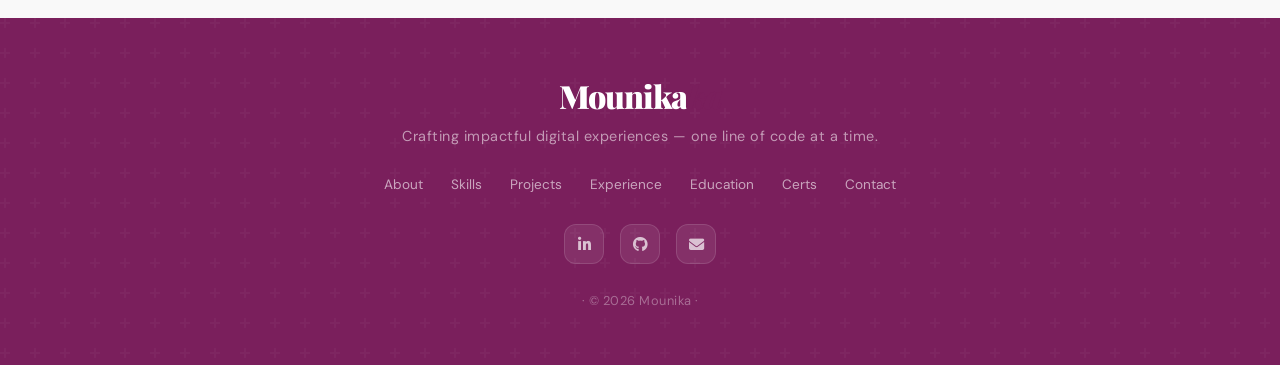
==== commit 8ca61deb: "Reduce hero image size slightly and set light theme as default theme" ====
--- a/index.html
+++ b/index.html
@@ -13,7 +13,7 @@
   <link rel="stylesheet" href="style.css">
 </head>
 
-<body data-theme="dark">
+<body>
 
   <!-- NAVBAR -->
   <nav id="navbar">
--- a/style.css
+++ b/style.css
@@ -367,7 +367,7 @@
   animation: slideLeft 0.9s ease 0.3s both;
 }.hero-img-frame {
   position: relative;
-  width: 460px;
+  width: 410px;
 }.user-photo {
   width: 100%;
   height: 100%;
@@ -1405,9 +1405,9 @@
     order: -1;
   }.hero-img-frame {
     width: 100%;
-    max-width: 340px;
+    max-width: 310px;
   }.developer-showcase .user-photo {
-    height: 374px;
+    height: 330px;
   }
   .contact-grid,
   .exp-grid {
@@ -1702,7 +1702,7 @@
   border-bottom-right-radius: 8px;
 }/* Photo Styling */.developer-showcase .user-photo {
   width: 100%;
-  height: 395px;
+  height: 350px;
   object-fit: cover;
   object-position: center;
   border-radius: 24px;
@@ -1713,7 +1713,7 @@
   position: relative;
   z-index: 2;
 }@media (max-width: 768px) {.developer-showcase .user-photo {
-    height: 374px;
+    height: 330px;
   }}/* Showcase Hover States */.developer-showcase:hover .user-photo {
   transform: translateY(-5px);
   box-shadow: 0 25px 50px rgba(106, 30, 85, 0.18);
